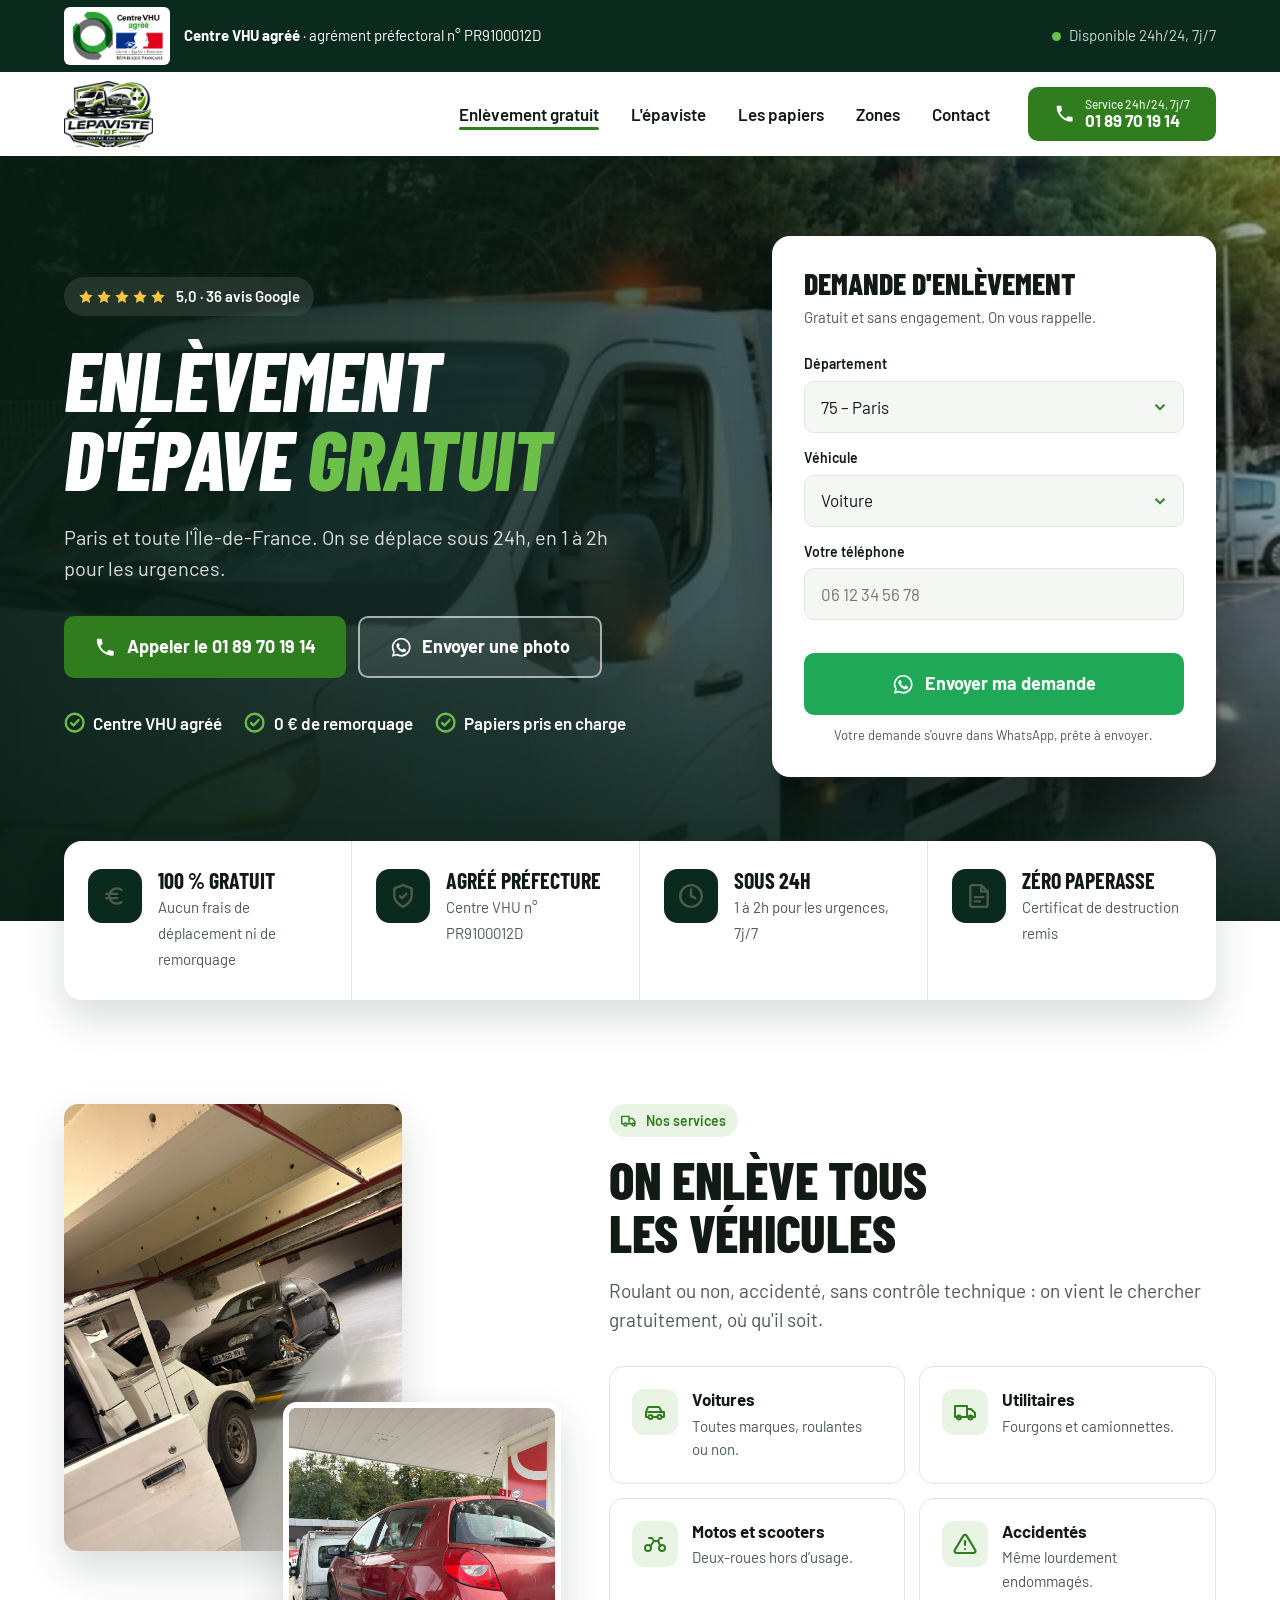
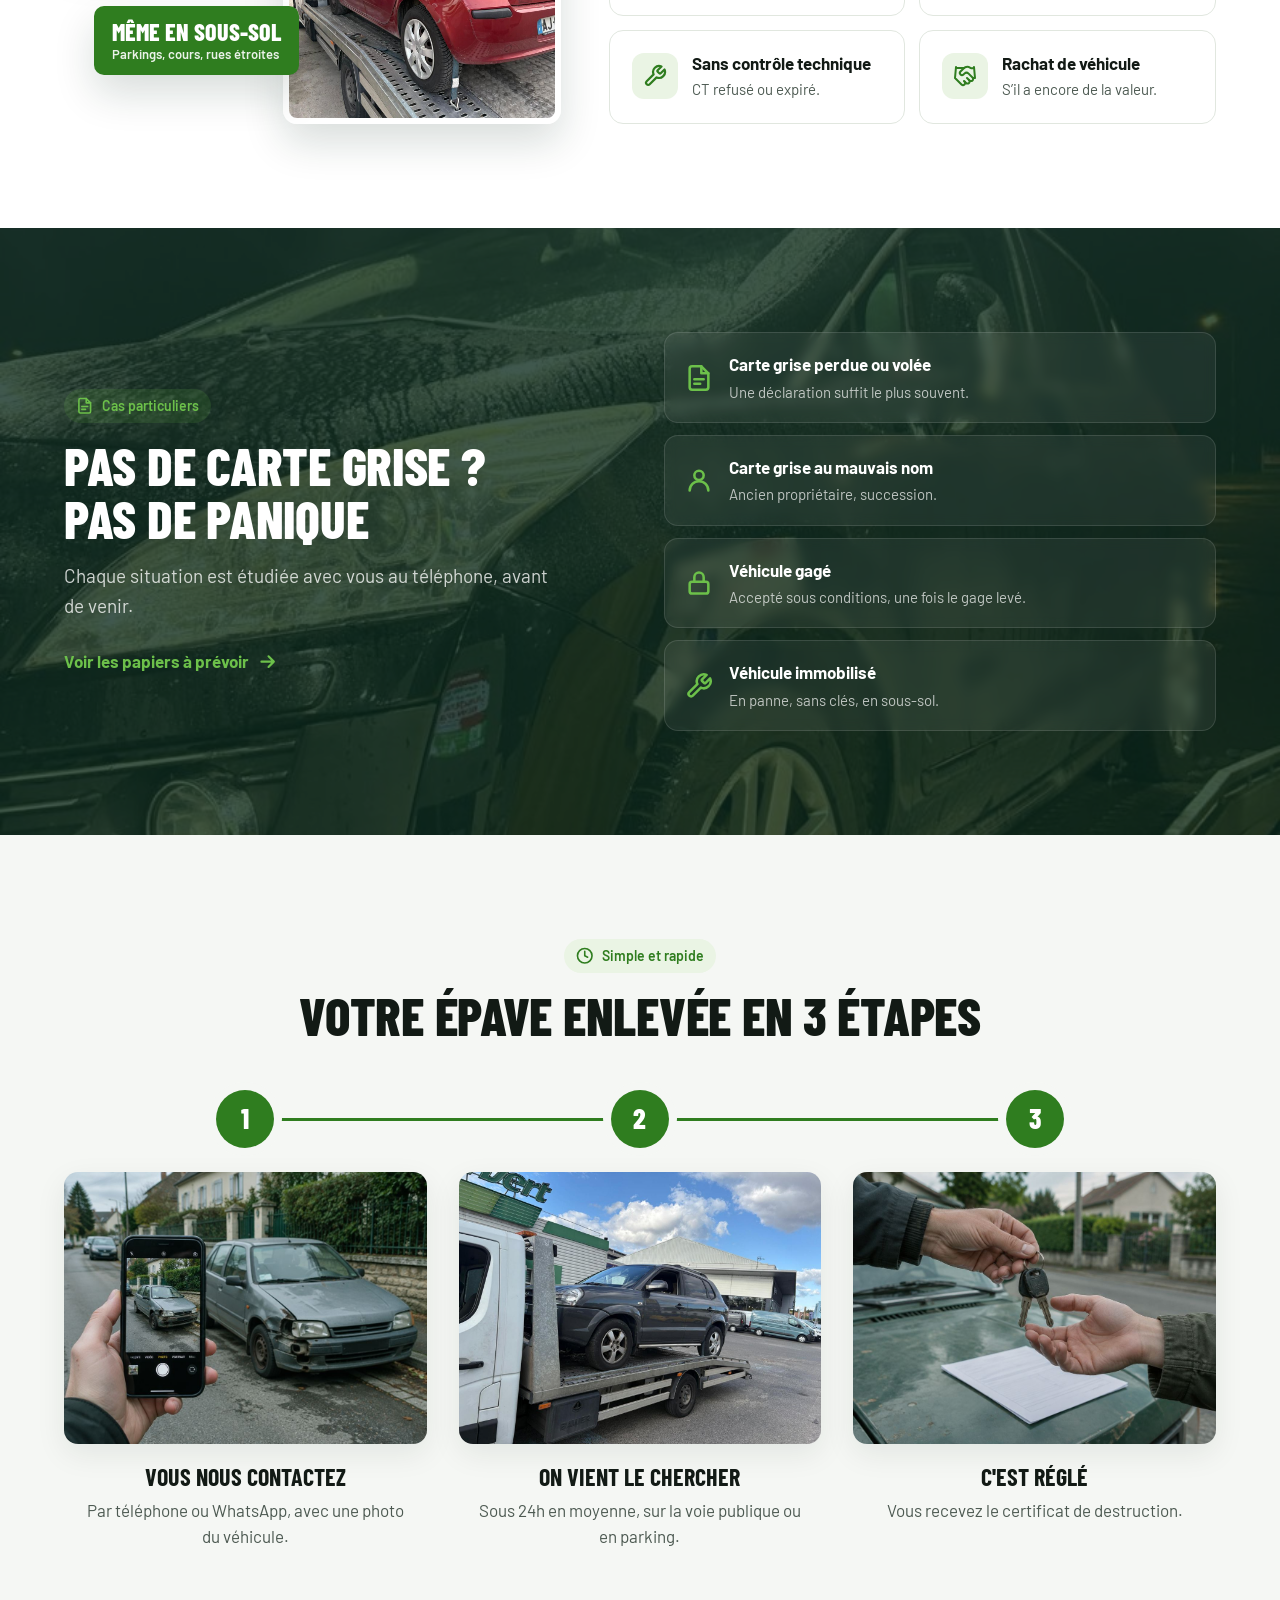
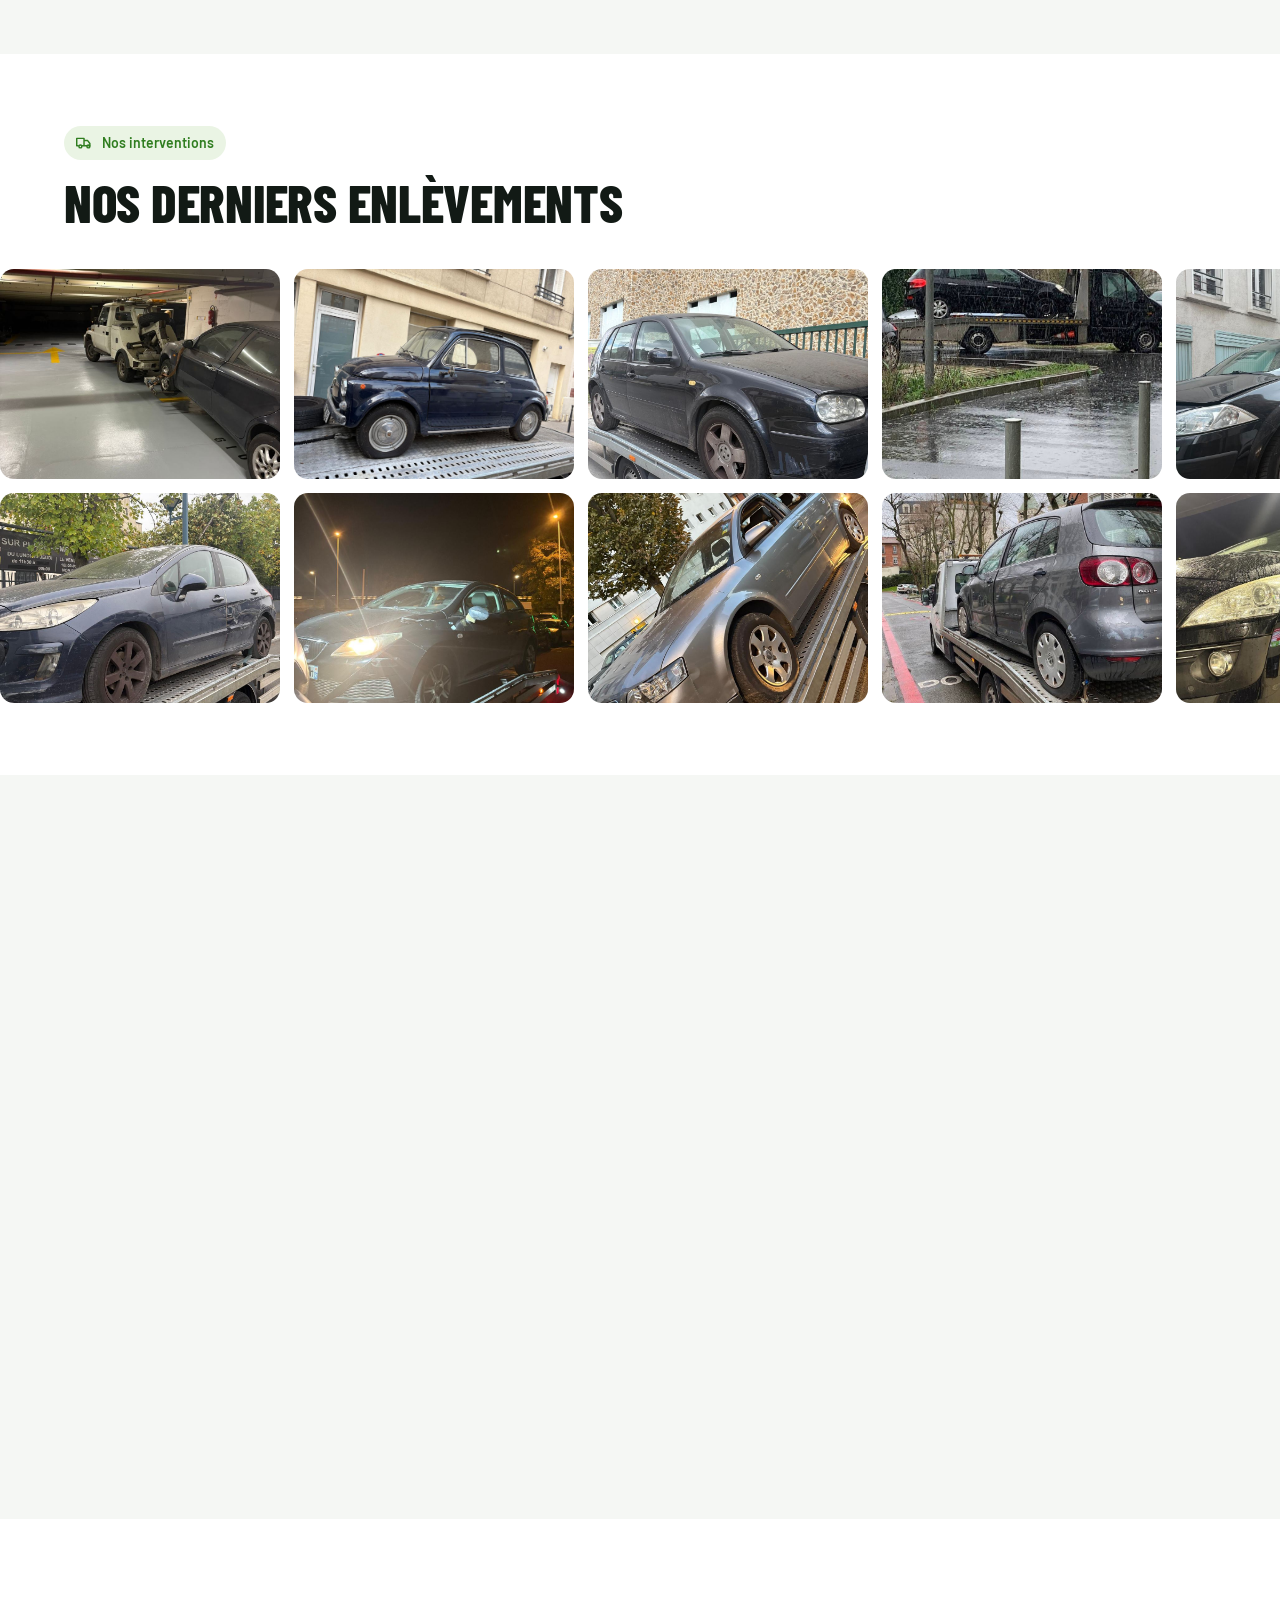
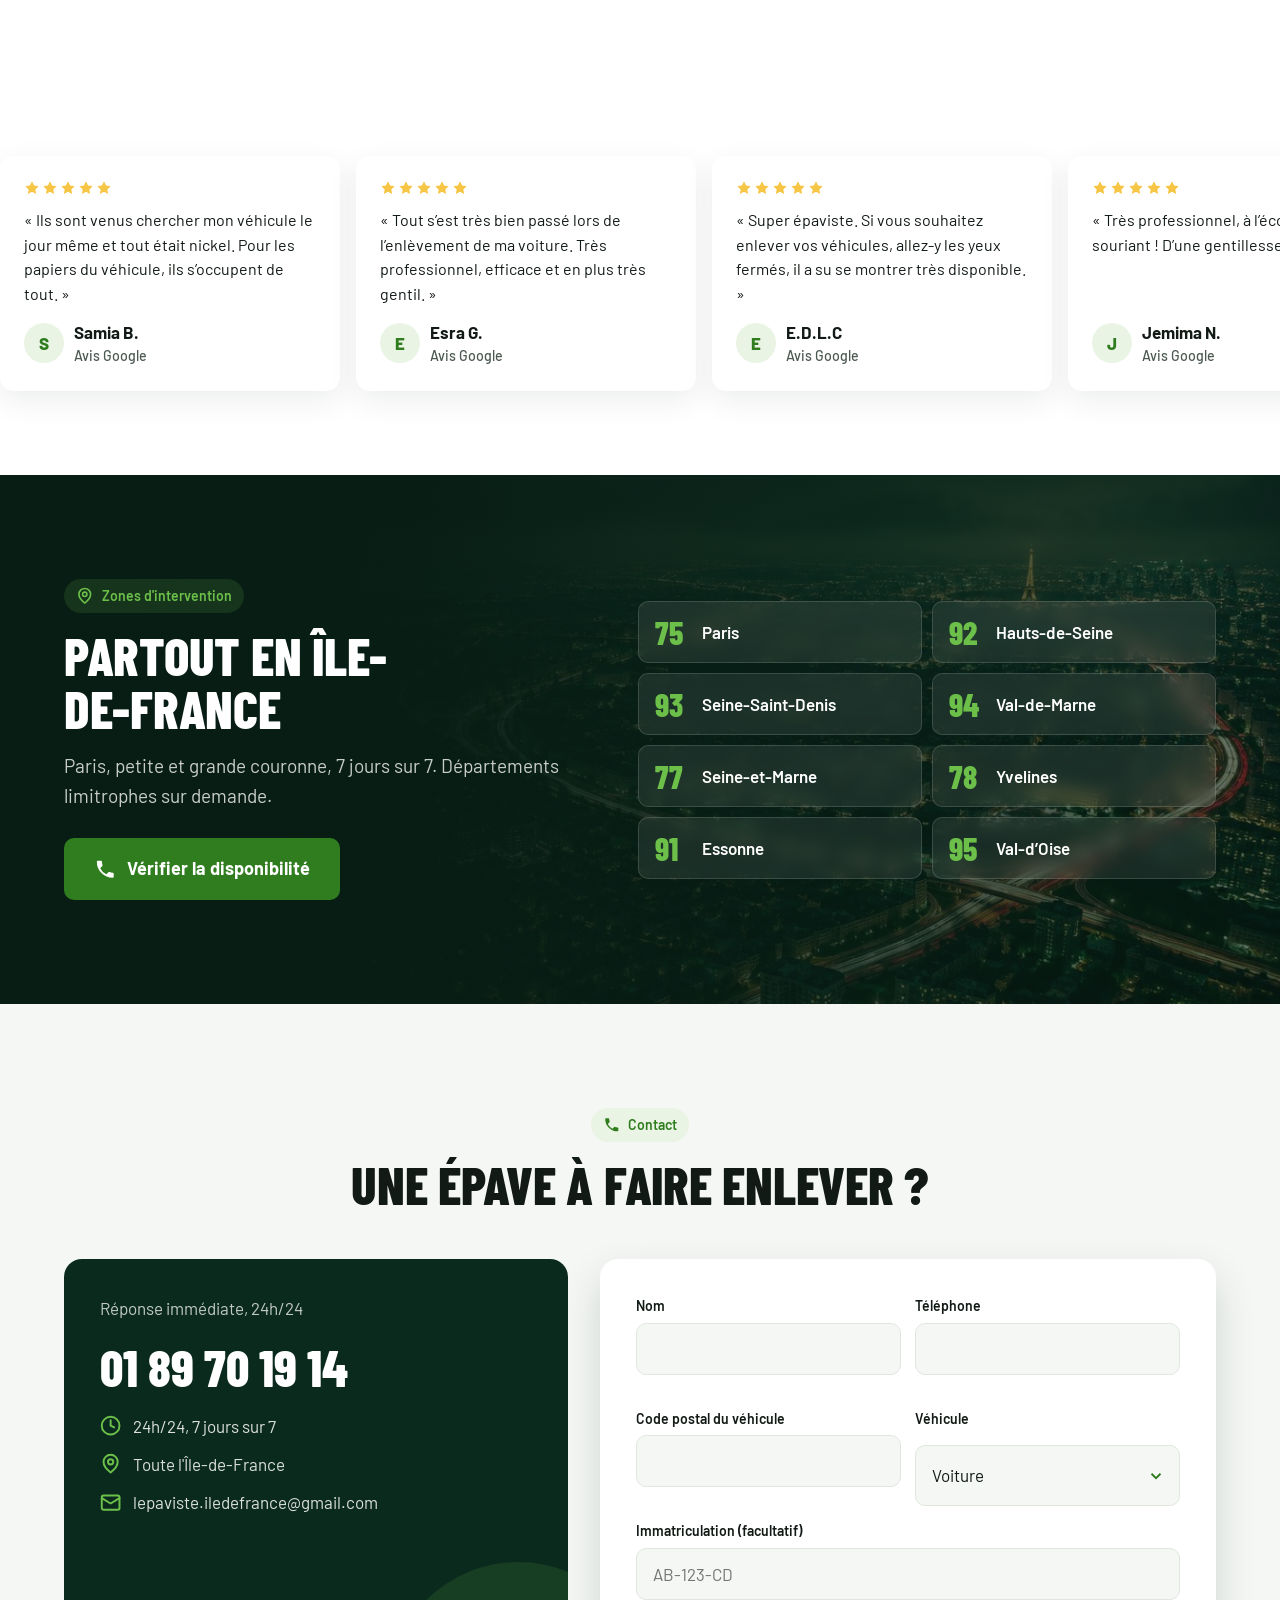
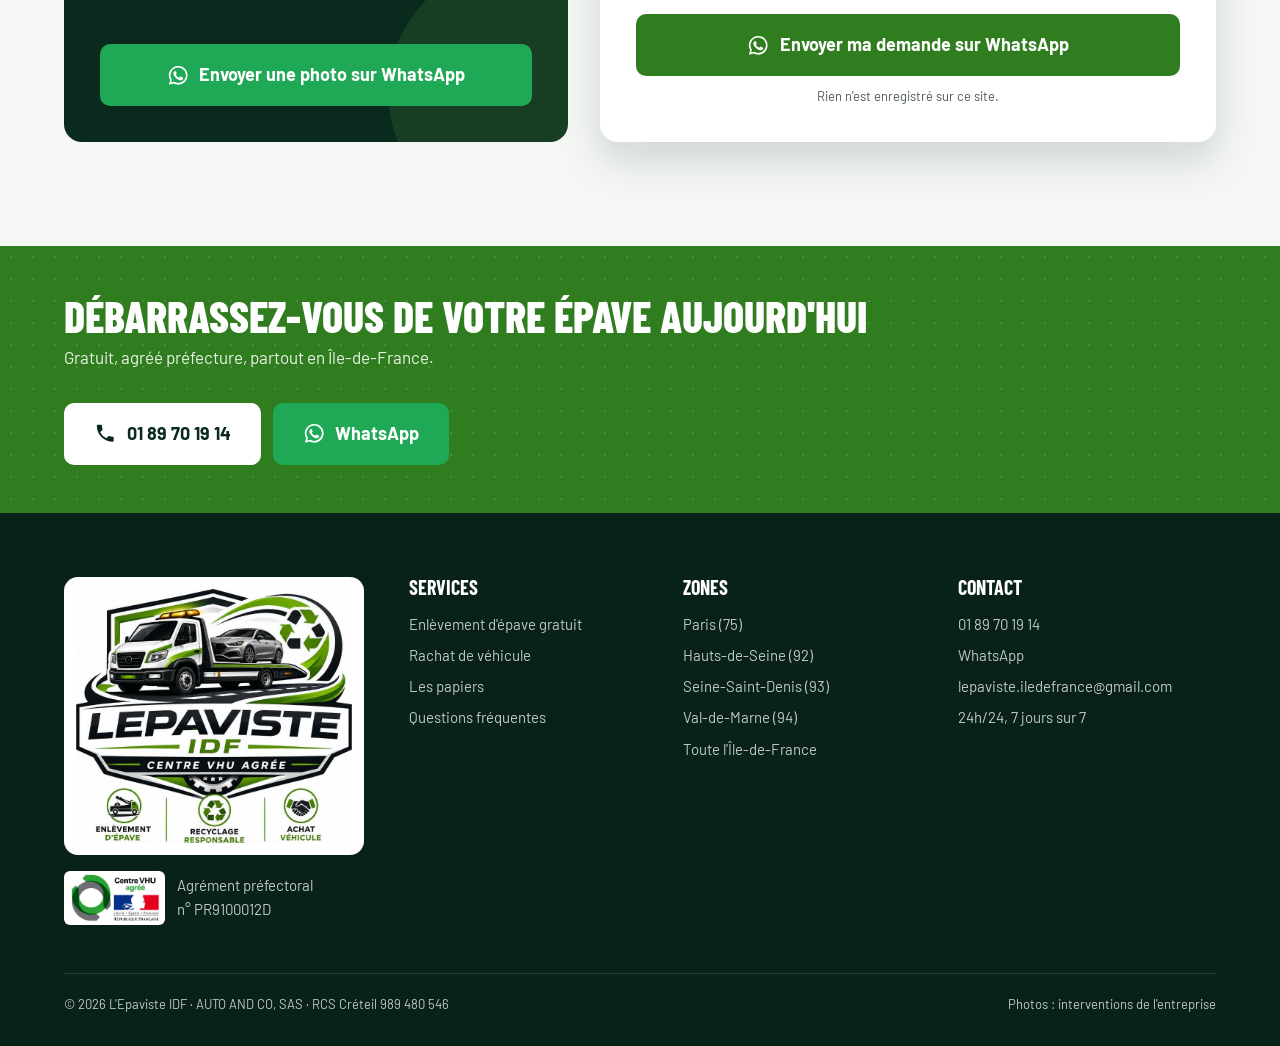
==== index.html @ 173491f1 "Force le rechargement des CSS/JS (cache navigateur) Co-Authored-By: Claude Opus 5.5 <noreply@anthrop" ====
<!DOCTYPE html>
<html lang="fr">
<head>
  <meta charset="UTF-8">
  <meta name="viewport" content="width=device-width, initial-scale=1.0">
  <title>Enlèvement d'épave gratuit en Île-de-France | L'Epaviste IDF – Centre VHU agréé</title>
  <meta name="description" content="Enlèvement d'épave gratuit à Paris et dans toute l'Île-de-France, 24h/24. Centre VHU agréé n° PR9100012D. Rachat de véhicules. Tél. 01 89 70 19 14">
  <meta property="og:title" content="Enlèvement d'épave gratuit en Île-de-France | L'Epaviste IDF – Centre VHU agréé">
  <meta property="og:description" content="Enlèvement d'épave gratuit à Paris et dans toute l'Île-de-France, 24h/24. Centre VHU agréé n° PR9100012D. Rachat de véhicules. Tél. 01 89 70 19 14">
  <meta property="og:image" content="images/hero.jpg">
  <meta name="theme-color" content="#0b2a1e">
  <link rel="icon" href="images/favicon.png" type="image/png">
  <link rel="preconnect" href="https://fonts.googleapis.com">
  <link rel="preconnect" href="https://fonts.gstatic.com" crossorigin>
  <link href="https://fonts.googleapis.com/css2?family=Barlow+Condensed:ital,wght@0,700;0,800;1,800&family=Barlow:wght@400;500;600;700&display=swap" rel="stylesheet">
  <link rel="preload" as="image" href="images/hero.jpg">
  <link rel="stylesheet" href="styles.css?v=3">
  <!-- SUIVI ADS : coller ici le Google Tag (gtag.js / GTM) et le Meta Pixel.
       Les clics Appeler / WhatsApp / formulaires envoient déjà leurs événements (main.js). -->
</head>
<body>
  <a href="#contenu" class="skip-link">Aller au contenu</a>
  <svg width="0" height="0" style="position:absolute" aria-hidden="true">
  <symbol id="i-phone" viewBox="0 0 24 24" fill="currentColor"><path d="M6.6 10.8a15.1 15.1 0 0 0 6.6 6.6l2.2-2.2c.3-.3.7-.4 1-.2 1.1.4 2.3.6 3.6.6.6 0 1 .4 1 1V20c0 .6-.4 1-1 1A17 17 0 0 1 3 4c0-.6.4-1 1-1h3.5c.6 0 1 .4 1 1 0 1.3.2 2.5.6 3.6.1.3 0 .7-.2 1z"/></symbol>
  <symbol id="i-wa" viewBox="0 0 24 24" fill="currentColor"><path d="M12 2a10 10 0 0 0-8.6 15.1L2 22l5-1.3A10 10 0 1 0 12 2zm0 18.2c-1.5 0-3-.4-4.3-1.2l-.3-.2-3 .8.8-2.9-.2-.3A8.2 8.2 0 1 1 12 20.2zm4.5-6.1c-.2-.1-1.5-.7-1.7-.8-.2-.1-.4-.1-.6.1l-.8 1c-.1.2-.3.2-.5.1a6.7 6.7 0 0 1-3.3-2.9c-.3-.4.2-.4.7-1.4.1-.2 0-.3 0-.4l-.8-1.8c-.2-.5-.4-.4-.6-.4h-.5c-.2 0-.5.1-.7.3-.2.3-.9.9-.9 2.2s.9 2.5 1 2.7c.1.2 1.8 2.8 4.4 3.9 1.6.7 2.3.8 3.1.6.5-.1 1.5-.6 1.7-1.2.2-.6.2-1.1.2-1.2-.1-.1-.3-.2-.5-.3z"/></symbol>
  <symbol id="i-check" viewBox="0 0 24 24" fill="none" stroke="currentColor" stroke-width="2.6" stroke-linecap="round" stroke-linejoin="round"><circle cx="12" cy="12" r="10"/><path d="m8 12.5 2.8 2.8L16.5 9"/></symbol>
  <symbol id="i-star" viewBox="0 0 24 24" fill="currentColor"><path d="m12 2 3.1 6.3 6.9 1-5 4.9 1.2 6.8L12 17.8 5.8 21l1.2-6.8-5-4.9 6.9-1z"/></symbol>
  <symbol id="i-euro" viewBox="0 0 24 24" fill="none" stroke="currentColor" stroke-width="2.2" stroke-linecap="round" stroke-linejoin="round"><path d="M18 6.5A7 7 0 1 0 18 17.5"/><path d="M4 10h10M4 14h10"/></symbol>
  <symbol id="i-shield" viewBox="0 0 24 24" fill="none" stroke="currentColor" stroke-width="2.2" stroke-linecap="round" stroke-linejoin="round"><path d="M12 22s8-4 8-10V5l-8-3-8 3v7c0 6 8 10 8 10z"/><path d="m9 12 2 2 4-4"/></symbol>
  <symbol id="i-clock" viewBox="0 0 24 24" fill="none" stroke="currentColor" stroke-width="2.2" stroke-linecap="round"><circle cx="12" cy="12" r="10"/><path d="M12 6v6l4 2"/></symbol>
  <symbol id="i-hand" viewBox="0 0 24 24" fill="none" stroke="currentColor" stroke-width="2" stroke-linecap="round" stroke-linejoin="round"><path d="m11 17 2 2a1 1 0 1 0 3-3"/><path d="m14 14 2.5 2.5a1 1 0 1 0 3-3l-3.9-3.9a3 3 0 0 0-4.2 0l-.9.9a1 1 0 1 1-3-3l2.8-2.8a5.8 5.8 0 0 1 7.1-.9l.5.3a2 2 0 0 0 1.4.2L21 4"/><path d="m21 3 1 11h-2M3 3 2 14l6.5 6.5a1 1 0 1 0 3-3M3 4h8"/></symbol>
  <symbol id="i-car" viewBox="0 0 24 24" fill="none" stroke="currentColor" stroke-width="2" stroke-linecap="round" stroke-linejoin="round"><path d="M5 17H3v-5l2-5h11l3 5h2v5h-2"/><circle cx="7.5" cy="17" r="2"/><circle cx="16.5" cy="17" r="2"/><path d="M9.5 17h5M5 12h14"/></symbol>
  <symbol id="i-van" viewBox="0 0 24 24" fill="none" stroke="currentColor" stroke-width="2" stroke-linecap="round" stroke-linejoin="round"><path d="M2 6h12v11H2zM14 9h4l4 4v4h-8"/><circle cx="6" cy="17.5" r="2"/><circle cx="17.5" cy="17.5" r="2"/></symbol>
  <symbol id="i-moto" viewBox="0 0 24 24" fill="none" stroke="currentColor" stroke-width="2" stroke-linecap="round" stroke-linejoin="round"><circle cx="5" cy="16" r="3"/><circle cx="19" cy="16" r="3"/><path d="M7.5 14 11 9h4l2.5 5M11 9 9 6H6M15 9l2-3h2"/></symbol>
  <symbol id="i-crash" viewBox="0 0 24 24" fill="none" stroke="currentColor" stroke-width="2.2" stroke-linecap="round" stroke-linejoin="round"><path d="M10.3 3.9 1.8 18a2 2 0 0 0 1.7 3h17a2 2 0 0 0 1.7-3L13.7 3.9a2 2 0 0 0-3.4 0zM12 9v4M12 17h.01"/></symbol>
  <symbol id="i-wrench" viewBox="0 0 24 24" fill="none" stroke="currentColor" stroke-width="2.2" stroke-linecap="round" stroke-linejoin="round"><path d="M14.7 6.3a1 1 0 0 0 0 1.4l1.6 1.6a1 1 0 0 0 1.4 0l3.8-3.8a6 6 0 0 1-7.9 7.9l-6.9 6.9a2.1 2.1 0 0 1-3-3l6.9-6.9a6 6 0 0 1 7.9-7.9z"/></symbol>
  <symbol id="i-doc" viewBox="0 0 24 24" fill="none" stroke="currentColor" stroke-width="2.2" stroke-linecap="round" stroke-linejoin="round"><path d="M14 2H6a2 2 0 0 0-2 2v16a2 2 0 0 0 2 2h12a2 2 0 0 0 2-2V8z"/><path d="M14 2v6h6M8 13h8M8 17h5"/></symbol>
  <symbol id="i-lock" viewBox="0 0 24 24" fill="none" stroke="currentColor" stroke-width="2.2" stroke-linecap="round"><rect x="4" y="11" width="16" height="10" rx="2"/><path d="M8 11V7a4 4 0 0 1 8 0v4"/></symbol>
  <symbol id="i-user" viewBox="0 0 24 24" fill="none" stroke="currentColor" stroke-width="2.2" stroke-linecap="round"><circle cx="12" cy="8" r="4"/><path d="M4 21a8 8 0 0 1 16 0"/></symbol>
  <symbol id="i-pin" viewBox="0 0 24 24" fill="none" stroke="currentColor" stroke-width="2.2" stroke-linecap="round" stroke-linejoin="round"><path d="M20 10c0 6-8 12-8 12S4 16 4 10a8 8 0 0 1 16 0z"/><circle cx="12" cy="10" r="3"/></symbol>
  <symbol id="i-mail" viewBox="0 0 24 24" fill="none" stroke="currentColor" stroke-width="2.2" stroke-linecap="round" stroke-linejoin="round"><rect x="2" y="4" width="20" height="16" rx="2"/><path d="m22 7-10 6L2 7"/></symbol>
  <symbol id="i-recycle" viewBox="0 0 24 24" fill="none" stroke="currentColor" stroke-width="2.2" stroke-linecap="round" stroke-linejoin="round"><path d="M7 19H4.8a1.8 1.8 0 0 1-1.6-2.7L7.2 9.5M11 19h8.2a1.8 1.8 0 0 0 1.6-2.7l-1.2-2M14 16l-3 3 3 3M8.3 13.6 7.2 9.5 3.1 10.6M9.3 5.6l1.1-1.8a1.8 1.8 0 0 1 3 0l3.9 6.7M13.4 9.9l4.1 1.1 1.1-4.1"/></symbol>
  <symbol id="i-drop" viewBox="0 0 24 24" fill="none" stroke="currentColor" stroke-width="2.2" stroke-linecap="round" stroke-linejoin="round"><path d="M12 2.7 6.3 8.4a8 8 0 1 0 11.4 0z"/></symbol>
  <symbol id="i-truck" viewBox="0 0 24 24" fill="none" stroke="currentColor" stroke-width="2" stroke-linecap="round" stroke-linejoin="round"><path d="M1 16V6h10v10M11 9h5l3 4v3h-2M1 16h2m6 0h6"/><circle cx="6" cy="17" r="2"/><circle cx="17" cy="17" r="2"/></symbol>
  <symbol id="i-building" viewBox="0 0 24 24" fill="none" stroke="currentColor" stroke-width="2.2" stroke-linecap="round"><rect x="4" y="2" width="16" height="20" rx="2"/><path d="M9 22v-4h6v4M8 6h.01M12 6h.01M16 6h.01M8 10h.01M12 10h.01M16 10h.01M8 14h.01M12 14h.01M16 14h.01"/></symbol>
  <symbol id="i-parking" viewBox="0 0 24 24" fill="none" stroke="currentColor" stroke-width="2.2" stroke-linecap="round"><rect x="3" y="3" width="18" height="18" rx="3"/><path d="M9 17V7h4a3 3 0 0 1 0 6H9"/></symbol>
  <symbol id="i-moon" viewBox="0 0 24 24" fill="none" stroke="currentColor" stroke-width="2.2" stroke-linecap="round" stroke-linejoin="round"><path d="M12 3a6 6 0 0 0 9 9 9 9 0 1 1-9-9z"/></symbol>
  <symbol id="i-arrow" viewBox="0 0 24 24" fill="none" stroke="currentColor" stroke-width="2.4" stroke-linecap="round" stroke-linejoin="round"><path d="M5 12h14M13 6l6 6-6 6"/></symbol>
</svg>

  <!-- ===== BANDEAU D'AGRÉMENT ===== -->
  <div class="trustbar_component">
    <div class="padding-global"><div class="container-large trustbar_inner">
      <div class="trustbar_label">
        <img src="images/centre-vhu-agree.png" alt="Logo officiel Centre VHU agréé" width="109" height="58">
        <span><strong>Centre VHU agréé</strong><span class="hide-mobile"> · agrément préfectoral</span> n° PR9100012D</span>
      </div>
      <span class="trustbar_hours"><span class="trustbar_dot"></span>Disponible 24h/24, 7j/7</span>
    </div></div>
  </div>

  <!-- ===== BARRE COLLANTE ===== -->
  <header class="navbar_component">
    <div class="padding-global"><div class="container-large navbar_inner">
      <a href="index.html" class="navbar_logo" aria-label="L'Epaviste IDF, accueil"><img src="images/logo-badge.png" alt="Logo L'Epaviste IDF, centre VHU agréé" width="400" height="295"></a>
      <nav class="navbar_menu" aria-label="Navigation principale">
        <a href="index.html" class="navbar_link" aria-current="page">Enlèvement gratuit</a>
        <a href="epaviste.html" class="navbar_link">L'épaviste</a>
        <a href="#papiers" class="navbar_link">Les papiers</a>
        <a href="#zones" class="navbar_link">Zones</a>
        <a href="#contact" class="navbar_link">Contact</a>
      </nav>
      <a href="tel:+33189701914" class="button navbar_phone"><svg class="icon" aria-hidden="true"><use href="#i-phone"/></svg><span><small>Service 24h/24, 7j/7</small>01 89 70 19 14</span></a>
      <button class="navbar_toggle" type="button" aria-expanded="false" aria-label="Ouvrir le menu"><span></span><span></span><span></span></button>
    </div></div>
  </header>

  <main id="contenu">

    <!-- ===== HERO VIDÉO ===== -->
    <section class="section_hero">
      <div class="hero_media">
        <video autoplay muted loop playsinline preload="metadata" poster="images/hero.jpg" aria-hidden="true"><source src="images/hero.mp4" type="video/mp4"></video>
      </div>
      <div class="padding-global"><div class="container-large hero_inner">
        <div class="hero_animate">
          <a href="https://maps.app.goo.gl/32U6B9ZrkzFY97xM7" target="_blank" rel="noopener" class="hero_rating"><span class="stars" aria-label="5 étoiles"><svg aria-hidden="true"><use href="#i-star"/></svg><svg aria-hidden="true"><use href="#i-star"/></svg><svg aria-hidden="true"><use href="#i-star"/></svg><svg aria-hidden="true"><use href="#i-star"/></svg><svg aria-hidden="true"><use href="#i-star"/></svg></span>5,0 · 36 avis Google</a>
          <h1 class="heading-style-h1 hero_title"><span class="line">Enlèvement</span><span class="line">d'épave <span class="text-highlight">gratuit</span></span></h1>
          <p class="hero_subtitle">Paris et toute l'Île-de-France. On se déplace sous 24h, en 1 à 2h pour les urgences.</p>
          <div class="hero_buttons">
            <a href="tel:+33189701914" class="button is-large is-shine"><svg class="icon" aria-hidden="true"><use href="#i-phone"/></svg>Appeler le 01 89 70 19 14</a>
            <a href="https://wa.me/33745226753" target="_blank" rel="noopener" class="button is-outline is-large"><svg class="icon" aria-hidden="true"><use href="#i-wa"/></svg>Envoyer une photo</a>
          </div>
          <ul class="hero_checks"><li><svg class="icon" aria-hidden="true"><use href="#i-check"/></svg>Centre VHU agréé</li><li><svg class="icon" aria-hidden="true"><use href="#i-check"/></svg>0 € de remorquage</li><li><svg class="icon" aria-hidden="true"><use href="#i-check"/></svg>Papiers pris en charge</li></ul>
        </div>

        <form class="quote_card hero_card_in" data-wa-form novalidate>
          <p class="quote_title">Demande d'enlèvement</p>
          <p class="quote_sub">Gratuit et sans engagement. On vous rappelle.</p>
          <div class="form_field"><label for="q-dep">Département</label><select class="form_input" id="q-dep" name="dep" data-label="Département"><option>75 – Paris</option><option>92 – Hauts-de-Seine</option><option>93 – Seine-Saint-Denis</option><option>94 – Val-de-Marne</option><option>77 – Seine-et-Marne</option><option>78 – Yvelines</option><option>91 – Essonne</option><option>95 – Val-d'Oise</option><option>Autre département</option></select></div>
          <div class="form_field"><label for="q-veh">Véhicule</label><select class="form_input" id="q-veh" name="vehicule" data-label="Véhicule"><option>Voiture</option><option>Utilitaire</option><option>Moto ou scooter</option></select></div>
          <div class="form_field"><label for="q-tel">Votre téléphone</label><input class="form_input" id="q-tel" name="tel" type="tel" inputmode="tel" autocomplete="tel" placeholder="06 12 34 56 78" required data-label="Téléphone"><span class="form_error" data-error-for="tel"></span></div>
          <button type="submit" class="button is-whatsapp is-full is-large"><svg class="icon" aria-hidden="true"><use href="#i-wa"/></svg>Envoyer ma demande</button>
          <p class="form_note">Votre demande s'ouvre dans WhatsApp, prête à envoyer.</p>
        </form>
      </div></div>
    </section>

    <!-- ===== AVANTAGES ===== -->
    <section class="section_perks">
      <div class="padding-global"><div class="container-large">
        <div class="perks_list" data-reveal-group>
          <div class="perks_item" data-reveal><span class="perks_icon"><svg class="" aria-hidden="true"><use href="#i-euro"/></svg></span><div><strong>100 % gratuit</strong><span>Aucun frais de déplacement ni de remorquage</span></div></div>
          <div class="perks_item" data-reveal><span class="perks_icon"><svg class="" aria-hidden="true"><use href="#i-shield"/></svg></span><div><strong>Agréé préfecture</strong><span>Centre VHU n° PR9100012D</span></div></div>
          <div class="perks_item" data-reveal><span class="perks_icon"><svg class="" aria-hidden="true"><use href="#i-clock"/></svg></span><div><strong>Sous 24h</strong><span>1 à 2h pour les urgences, 7j/7</span></div></div>
          <div class="perks_item" data-reveal><span class="perks_icon"><svg class="" aria-hidden="true"><use href="#i-doc"/></svg></span><div><strong>Zéro paperasse</strong><span>Certificat de destruction remis</span></div></div>
        </div>
      </div></div>
    </section>

    <!-- ===== SERVICES ===== -->
    <section class="section_services" id="services">
      <div class="padding-global"><div class="container-large padding-section-large">
        <div class="services_layout">
          <div class="services_photos" data-reveal="left">
            <div class="services_photo is-a"><img src="images/galerie-1.jpg" alt="Enlèvement d'une voiture dans un parking souterrain" loading="lazy" width="1200" height="1600"></div>
            <div class="services_photo is-b"><img src="images/galerie-3.jpg" alt="Clio accidentée chargée sur le plateau" loading="lazy" width="1200" height="1600"></div>
            <div class="services_badge">Même en sous-sol<small>Parkings, cours, rues étroites</small></div>
          </div>
          <div data-reveal-group>
            <div class="section-head" style="margin-bottom:2rem">
              <span class="section-tag" data-reveal><svg class="icon" aria-hidden="true"><use href="#i-truck"/></svg>Nos services</span>
              <h2 class="heading-style-h2" data-reveal>On enlève tous les véhicules</h2>
              <p class="text-lead" data-reveal>Roulant ou non, accidenté, sans contrôle technique : on vient le chercher gratuitement, où qu'il soit.</p>
            </div>
            <div class="services_grid"><div class="service_card" data-reveal><span class="service_icon"><svg class="" aria-hidden="true"><use href="#i-car"/></svg></span><div><h3>Voitures</h3><p>Toutes marques, roulantes ou non.</p></div></div><div class="service_card" data-reveal><span class="service_icon"><svg class="" aria-hidden="true"><use href="#i-van"/></svg></span><div><h3>Utilitaires</h3><p>Fourgons et camionnettes.</p></div></div><div class="service_card" data-reveal><span class="service_icon"><svg class="" aria-hidden="true"><use href="#i-moto"/></svg></span><div><h3>Motos et scooters</h3><p>Deux-roues hors d’usage.</p></div></div><div class="service_card" data-reveal><span class="service_icon"><svg class="" aria-hidden="true"><use href="#i-crash"/></svg></span><div><h3>Accidentés</h3><p>Même lourdement endommagés.</p></div></div><div class="service_card" data-reveal><span class="service_icon"><svg class="" aria-hidden="true"><use href="#i-wrench"/></svg></span><div><h3>Sans contrôle technique</h3><p>CT refusé ou expiré.</p></div></div><div class="service_card" data-reveal><span class="service_icon"><svg class="" aria-hidden="true"><use href="#i-hand"/></svg></span><div><h3>Rachat de véhicule</h3><p>S’il a encore de la valeur.</p></div></div></div>
          </div>
        </div>
      </div></div>
    </section>

    <!-- ===== CAS PARTICULIERS ===== -->
    <section class="section_special background-color-dark">
      <div class="special_bg"><img src="images/nuit-2.jpg" alt="" loading="lazy"></div>
      <div class="padding-global"><div class="container-large padding-section-large">
        <div class="special_layout">
          <div data-reveal-group>
            <span class="section-tag" data-reveal><svg class="icon" aria-hidden="true"><use href="#i-doc"/></svg>Cas particuliers</span>
            <h2 class="heading-style-h2" data-reveal>Pas de carte grise&nbsp;? Pas de panique</h2>
            <p class="text-lead" data-reveal>Chaque situation est étudiée avec vous au téléphone, avant de venir.</p>
            <p style="margin-top:1.75rem" data-reveal><a href="#papiers" class="link-arrow">Voir les papiers à prévoir <svg class="icon" aria-hidden="true"><use href="#i-arrow"/></svg></a></p>
          </div>
          <div class="special_list" data-reveal-group>
            <div class="special_item" data-reveal="right"><svg class="icon" aria-hidden="true"><use href="#i-doc"/></svg><div><strong>Carte grise perdue ou volée</strong><span>Une déclaration suffit le plus souvent.</span></div></div>
            <div class="special_item" data-reveal="right"><svg class="icon" aria-hidden="true"><use href="#i-user"/></svg><div><strong>Carte grise au mauvais nom</strong><span>Ancien propriétaire, succession.</span></div></div>
            <div class="special_item" data-reveal="right"><svg class="icon" aria-hidden="true"><use href="#i-lock"/></svg><div><strong>Véhicule gagé</strong><span>Accepté sous conditions, une fois le gage levé.</span></div></div>
            <div class="special_item" data-reveal="right"><svg class="icon" aria-hidden="true"><use href="#i-wrench"/></svg><div><strong>Véhicule immobilisé</strong><span>En panne, sans clés, en sous-sol.</span></div></div>
          </div>
        </div>
      </div></div>
    </section>

    <!-- ===== ÉTAPES ===== -->
    <section class="section_steps background-color-light">
      <div class="padding-global"><div class="container-large padding-section-large">
        <div class="section-head is-center" data-reveal-group>
          <span class="section-tag" data-reveal><svg class="icon" aria-hidden="true"><use href="#i-clock"/></svg>Simple et rapide</span>
          <h2 class="heading-style-h2" data-reveal>Votre épave enlevée en 3 étapes</h2>
        </div>
        <div class="steps_grid" data-reveal-group>
          <div class="steps_line"></div>
          <div class="step_card" data-reveal><div class="step_number">1</div><div class="step_image"><img src="images/etape-1.jpg" alt="Photo du véhicule prise au téléphone" loading="lazy" width="1000" height="753"></div><h3 class="heading-style-h3">Vous nous contactez</h3><p>Par téléphone ou WhatsApp, avec une photo du véhicule.</p></div>
          <div class="step_card" data-reveal><div class="step_number">2</div><div class="step_image"><img src="images/etape-2.jpg" alt="Dépanneuse chargée d'un véhicule" loading="lazy" width="1200" height="900"></div><h3 class="heading-style-h3">On vient le chercher</h3><p>Sous 24h en moyenne, sur la voie publique ou en parking.</p></div>
          <div class="step_card" data-reveal><div class="step_number">3</div><div class="step_image"><img src="images/etape-3.jpg" alt="Remise des clés et des papiers" loading="lazy" width="1000" height="753"></div><h3 class="heading-style-h3">C'est réglé</h3><p>Vous recevez le certificat de destruction.</p></div>
        </div>
      </div></div>
    </section>

    <!-- ===== GALERIE ===== -->
    <section class="section_gallery">
      <div class="padding-global"><div class="container-large padding-section-medium" style="padding-bottom:2.5rem">
        <div class="section-head" data-reveal-group style="margin-bottom:0">
          <span class="section-tag" data-reveal><svg class="icon" aria-hidden="true"><use href="#i-truck"/></svg>Nos interventions</span>
          <h2 class="heading-style-h2" data-reveal>Nos derniers enlèvements</h2>
        </div>
      </div></div>
      <div class="gallery_rows" style="padding-bottom:4.5rem">
        <div class="gallery_marquee" data-marquee><div class="gallery_item"><img src="images/parking-2.jpg" alt="Enlèvement d’épave en Île-de-France" loading="lazy" width="900" height="1200"></div><div class="gallery_item"><img src="images/galerie-2.jpg" alt="Enlèvement d’épave en Île-de-France" loading="lazy" width="900" height="1200"></div><div class="gallery_item"><img src="images/galerie-5.jpg" alt="Enlèvement d’épave en Île-de-France" loading="lazy" width="900" height="1200"></div><div class="gallery_item"><img src="images/pluie.jpg" alt="Enlèvement d’épave en Île-de-France" loading="lazy" width="900" height="1200"></div><div class="gallery_item"><img src="images/megane.jpg" alt="Enlèvement d’épave en Île-de-France" loading="lazy" width="900" height="1200"></div><div class="gallery_item"><img src="images/corsa-nuit.jpg" alt="Enlèvement d’épave en Île-de-France" loading="lazy" width="900" height="1200"></div><div class="gallery_item"><img src="images/galerie-6.jpg" alt="Enlèvement d’épave en Île-de-France" loading="lazy" width="900" height="1200"></div><div class="gallery_item"><img src="images/touran.jpg" alt="Enlèvement d’épave en Île-de-France" loading="lazy" width="900" height="1200"></div></div>
        <div class="gallery_marquee is-reverse" data-marquee><div class="gallery_item"><img src="images/galerie-7.jpg" alt="Enlèvement d’épave en Île-de-France" loading="lazy" width="900" height="1200"></div><div class="gallery_item"><img src="images/nuit-1.jpg" alt="Enlèvement d’épave en Île-de-France" loading="lazy" width="900" height="1200"></div><div class="gallery_item"><img src="images/galerie-8.jpg" alt="Enlèvement d’épave en Île-de-France" loading="lazy" width="900" height="1200"></div><div class="gallery_item"><img src="images/golf-plus.jpg" alt="Enlèvement d’épave en Île-de-France" loading="lazy" width="900" height="1200"></div><div class="gallery_item"><img src="images/nuit-2.jpg" alt="Enlèvement d’épave en Île-de-France" loading="lazy" width="900" height="1200"></div><div class="gallery_item"><img src="images/galerie-3.jpg" alt="Enlèvement d’épave en Île-de-France" loading="lazy" width="900" height="1200"></div><div class="gallery_item"><img src="images/galerie-4.jpg" alt="Enlèvement d’épave en Île-de-France" loading="lazy" width="900" height="1200"></div><div class="gallery_item"><img src="images/etape-2.jpg" alt="Enlèvement d’épave en Île-de-France" loading="lazy" width="900" height="1200"></div></div>
      </div>
    </section>

    <!-- ===== VOS PAPIERS ===== -->
    <section class="section_papers background-color-light" id="papiers">
      <div class="padding-global"><div class="container-large padding-section-large">
        <div class="papers_layout">
          <div data-reveal-group>
            <span class="section-tag" data-reveal><svg class="icon" aria-hidden="true"><use href="#i-doc"/></svg>Démarches</span>
            <h2 class="heading-style-h2" data-reveal>Les papiers à prévoir</h2>
            <p class="text-lead" data-reveal>Choisissez votre situation : la liste s'affiche. On vérifie tout avec vous avant de venir.</p>
            <p style="margin-top:1.5rem" data-reveal><a href="epaviste.html#questions" class="link-arrow">Toutes les questions <svg class="icon" aria-hidden="true"><use href="#i-arrow"/></svg></a></p>
          </div>
          <form class="papers_tool" data-papers onsubmit="return false" data-reveal="right">
            <fieldset class="papers_choices">
              <legend>Votre situation</legend>
              <label class="papers_choice"><input type="radio" name="situation" value="cg" checked><span>J'ai la carte grise</span></label>
              <label class="papers_choice"><input type="radio" name="situation" value="perdue"><span>Carte grise perdue / volée</span></label>
              <label class="papers_choice"><input type="radio" name="situation" value="tiers"><span>Pas le titulaire</span></label>
              <label class="papers_choice"><input type="radio" name="situation" value="gage"><span>Véhicule gagé</span></label>
            </fieldset>
            <div class="papers_result" aria-live="polite">
              <div class="papers_panel" data-panel="cg"><h3>Avec la carte grise</h3><ul class="papers_list">
                <li><svg class="icon" aria-hidden="true"><use href="#i-check"/></svg>La carte grise barrée « Vendu le … pour destruction », datée et signée</li>
                <li><svg class="icon" aria-hidden="true"><use href="#i-check"/></svg>Une pièce d'identité du titulaire</li>
                <li><svg class="icon" aria-hidden="true"><use href="#i-check"/></svg>Un certificat de non-gage de moins de 15 jours (on peut l'éditer pour vous)</li></ul></div>
              <div class="papers_panel" data-panel="perdue"><h3>Sans la carte grise</h3><ul class="papers_list">
                <li><svg class="icon" aria-hidden="true"><use href="#i-check"/></svg>La déclaration de perte, ou le récépissé de plainte en cas de vol</li>
                <li><svg class="icon" aria-hidden="true"><use href="#i-check"/></svg>Une pièce d'identité du titulaire</li>
                <li><svg class="icon" aria-hidden="true"><use href="#i-check"/></svg>Un certificat de non-gage de moins de 15 jours</li></ul></div>
              <div class="papers_panel" data-panel="tiers"><h3>Pour le véhicule d'un proche</h3><ul class="papers_list">
                <li><svg class="icon" aria-hidden="true"><use href="#i-check"/></svg>La carte grise du véhicule</li>
                <li><svg class="icon" aria-hidden="true"><use href="#i-check"/></svg>Une procuration signée du titulaire, avec sa pièce d'identité</li>
                <li><svg class="icon" aria-hidden="true"><use href="#i-check"/></svg>En cas de succession : acte de décès et attestation d'héritier</li></ul></div>
              <div class="papers_panel" data-panel="gage"><h3>Pour un véhicule gagé</h3><ul class="papers_list">
                <li><svg class="icon" aria-hidden="true"><use href="#i-check"/></svg>Le courrier de levée du gage de l'organisme de crédit</li>
                <li><svg class="icon" aria-hidden="true"><use href="#i-check"/></svg>Puis les mêmes papiers qu'avec la carte grise</li>
                <li><svg class="icon" aria-hidden="true"><use href="#i-check"/></svg>On vous explique la démarche au téléphone</li></ul></div>
              <p class="papers_note">Après l'enlèvement, le centre VHU vous remet le certificat de destruction : il vous libère du véhicule.</p>
            </div>
          </form>
        </div>
      </div></div>
    </section>

    <!-- ===== AVIS (extraits réels de la fiche Google) ===== -->
    <section class="section_reviews">
      <div class="padding-global"><div class="container-large padding-section-medium" style="padding-bottom:1rem">
        <div class="reviews_head" data-reveal-group>
          <div><span class="section-tag" data-reveal><svg class="icon" aria-hidden="true"><use href="#i-star"/></svg>Avis clients</span><h2 class="heading-style-h2" data-reveal>Ils nous recommandent</h2></div>
          <a href="https://maps.app.goo.gl/32U6B9ZrkzFY97xM7" target="_blank" rel="noopener" class="google_badge" data-reveal><strong>5,0</strong><div><span class="stars" aria-label="5 étoiles"><svg aria-hidden="true"><use href="#i-star"/></svg><svg aria-hidden="true"><use href="#i-star"/></svg><svg aria-hidden="true"><use href="#i-star"/></svg><svg aria-hidden="true"><use href="#i-star"/></svg><svg aria-hidden="true"><use href="#i-star"/></svg></span><span style="display:block">36 avis sur Google</span></div></a>
        </div>
      </div></div>
      <div class="reviews_marquee" data-marquee style="margin-bottom:4rem"><figure class="review_card"><span class="stars" aria-label="5 étoiles"><svg aria-hidden="true"><use href="#i-star"/></svg><svg aria-hidden="true"><use href="#i-star"/></svg><svg aria-hidden="true"><use href="#i-star"/></svg><svg aria-hidden="true"><use href="#i-star"/></svg><svg aria-hidden="true"><use href="#i-star"/></svg></span><blockquote>« Ils sont venus chercher mon véhicule le jour même et tout était nickel. Pour les papiers du véhicule, ils s’occupent de tout. »</blockquote><figcaption class="review_author"><span class="review_avatar">S</span><span>Samia B.<small>Avis Google</small></span></figcaption></figure><figure class="review_card"><span class="stars" aria-label="5 étoiles"><svg aria-hidden="true"><use href="#i-star"/></svg><svg aria-hidden="true"><use href="#i-star"/></svg><svg aria-hidden="true"><use href="#i-star"/></svg><svg aria-hidden="true"><use href="#i-star"/></svg><svg aria-hidden="true"><use href="#i-star"/></svg></span><blockquote>« Tout s’est très bien passé lors de l’enlèvement de ma voiture. Très professionnel, efficace et en plus très gentil. »</blockquote><figcaption class="review_author"><span class="review_avatar">E</span><span>Esra G.<small>Avis Google</small></span></figcaption></figure><figure class="review_card"><span class="stars" aria-label="5 étoiles"><svg aria-hidden="true"><use href="#i-star"/></svg><svg aria-hidden="true"><use href="#i-star"/></svg><svg aria-hidden="true"><use href="#i-star"/></svg><svg aria-hidden="true"><use href="#i-star"/></svg><svg aria-hidden="true"><use href="#i-star"/></svg></span><blockquote>« Super épaviste. Si vous souhaitez enlever vos véhicules, allez-y les yeux fermés, il a su se montrer très disponible. »</blockquote><figcaption class="review_author"><span class="review_avatar">E</span><span>E.D.L.C<small>Avis Google</small></span></figcaption></figure><figure class="review_card"><span class="stars" aria-label="5 étoiles"><svg aria-hidden="true"><use href="#i-star"/></svg><svg aria-hidden="true"><use href="#i-star"/></svg><svg aria-hidden="true"><use href="#i-star"/></svg><svg aria-hidden="true"><use href="#i-star"/></svg><svg aria-hidden="true"><use href="#i-star"/></svg></span><blockquote>« Très professionnel, à l’écoute et très souriant ! D’une gentillesse rare. »</blockquote><figcaption class="review_author"><span class="review_avatar">J</span><span>Jemima N.<small>Avis Google</small></span></figcaption></figure><figure class="review_card"><span class="stars" aria-label="5 étoiles"><svg aria-hidden="true"><use href="#i-star"/></svg><svg aria-hidden="true"><use href="#i-star"/></svg><svg aria-hidden="true"><use href="#i-star"/></svg><svg aria-hidden="true"><use href="#i-star"/></svg><svg aria-hidden="true"><use href="#i-star"/></svg></span><blockquote>« Très efficace, prise de rendez-vous en 24h. »</blockquote><figcaption class="review_author"><span class="review_avatar">Z</span><span>Zakia B.<small>Avis Google</small></span></figcaption></figure></div>
    </section>

    <!-- ===== ZONES ===== -->
    <section class="section_zones background-color-dark" id="zones">
      <div class="zones_bg"><img src="images/zones-bg.jpg" alt="" loading="lazy"></div>
      <div class="padding-global"><div class="container-large padding-section-large">
        <div class="zones_layout">
          <div data-reveal-group>
            <span class="section-tag" data-reveal><svg class="icon" aria-hidden="true"><use href="#i-pin"/></svg>Zones d'intervention</span>
            <h2 class="heading-style-h2" data-reveal>Partout en Île-de-France</h2>
            <p class="text-lead" data-reveal>Paris, petite et grande couronne, 7 jours sur 7. Départements limitrophes sur demande.</p>
            <p style="margin-top:1.75rem" data-reveal><a href="tel:+33189701914" class="button is-large"><svg class="icon" aria-hidden="true"><use href="#i-phone"/></svg>Vérifier la disponibilité</a></p>
          </div>
          <div class="zones_grid" data-reveal-group><div class="zone_item" data-reveal><span class="zone_number">75</span><span>Paris</span></div><div class="zone_item" data-reveal><span class="zone_number">92</span><span>Hauts-de-Seine</span></div><div class="zone_item" data-reveal><span class="zone_number">93</span><span>Seine-Saint-Denis</span></div><div class="zone_item" data-reveal><span class="zone_number">94</span><span>Val-de-Marne</span></div><div class="zone_item" data-reveal><span class="zone_number">77</span><span>Seine-et-Marne</span></div><div class="zone_item" data-reveal><span class="zone_number">78</span><span>Yvelines</span></div><div class="zone_item" data-reveal><span class="zone_number">91</span><span>Essonne</span></div><div class="zone_item" data-reveal><span class="zone_number">95</span><span>Val-d’Oise</span></div></div>
        </div>
      </div></div>
    </section>

    <!-- ===== CONTACT ===== -->
    <section class="section_contact background-color-light" id="contact">
      <div class="padding-global"><div class="container-large padding-section-large">
        <div class="section-head is-center" data-reveal-group>
          <span class="section-tag" data-reveal><svg class="icon" aria-hidden="true"><use href="#i-phone"/></svg>Contact</span>
          <h2 class="heading-style-h2" data-reveal>Une épave à faire enlever ?</h2>
        </div>
        <div class="contact_layout">
          <div class="contact_card" data-reveal="left">
            <p style="color:rgba(255,255,255,.75)">Réponse immédiate, 24h/24</p>
            <a href="tel:+33189701914" class="contact_phone">01 89 70 19 14</a>
            <ul class="contact_lines">
              <li><svg class="icon" aria-hidden="true"><use href="#i-clock"/></svg>24h/24, 7 jours sur 7</li>
              <li><svg class="icon" aria-hidden="true"><use href="#i-pin"/></svg>Toute l'Île-de-France</li>
              <li><svg class="icon" aria-hidden="true"><use href="#i-mail"/></svg><a href="mailto:lepaviste.iledefrance@gmail.com">lepaviste.iledefrance<wbr>@gmail.com</a></li>
            </ul>
            <a href="https://wa.me/33745226753" target="_blank" rel="noopener" class="button is-whatsapp is-large" style="position:relative;z-index:1;margin-top:auto"><svg class="icon" aria-hidden="true"><use href="#i-wa"/></svg>Envoyer une photo sur WhatsApp</a>
          </div>
          <form class="contact_form" data-wa-form novalidate data-reveal="right">
            <div class="form_field"><label for="c-nom">Nom</label><input class="form_input" id="c-nom" name="nom" autocomplete="name" required data-label="Nom"><span class="form_error" data-error-for="nom"></span></div>
            <div class="form_field"><label for="c-tel">Téléphone</label><input class="form_input" id="c-tel" name="tel" type="tel" inputmode="tel" autocomplete="tel" required data-label="Téléphone"><span class="form_error" data-error-for="tel"></span></div>
            <div class="form_field"><label for="c-cp">Code postal du véhicule</label><input class="form_input" id="c-cp" name="cp" inputmode="numeric" maxlength="5" required data-label="Code postal"><span class="form_error" data-error-for="cp"></span></div>
            <div class="form_field"><label for="c-veh">Véhicule</label><select class="form_input" id="c-veh" name="vehicule" data-label="Véhicule"><option>Voiture</option><option>Utilitaire</option><option>Moto ou scooter</option></select></div>
            <div class="form_field is-full"><label for="c-immat">Immatriculation (facultatif)</label><input class="form_input" id="c-immat" name="immat" placeholder="AB-123-CD" data-label="Immatriculation"></div>
            <div class="is-full"><button type="submit" class="button is-full is-large"><svg class="icon" aria-hidden="true"><use href="#i-wa"/></svg>Envoyer ma demande sur WhatsApp</button><p class="form_note">Rien n'est enregistré sur ce site.</p></div>
          </form>
        </div>
      </div></div>
    </section>

    <!-- ===== BANDE D'APPEL ===== -->
    <section class="section_cta">
      <div class="padding-global"><div class="container-large cta_inner">
        <div data-reveal><h2>Débarrassez-vous de votre épave aujourd'hui</h2><p>Gratuit, agréé préfecture, partout en Île-de-France.</p></div>
        <div class="cta_buttons" data-reveal>
          <a href="tel:+33189701914" class="button is-white is-large"><svg class="icon" aria-hidden="true"><use href="#i-phone"/></svg>01 89 70 19 14</a>
          <a href="https://wa.me/33745226753" target="_blank" rel="noopener" class="button is-whatsapp is-large"><svg class="icon" aria-hidden="true"><use href="#i-wa"/></svg>WhatsApp</a>
        </div>
      </div></div>
    </section>

  </main>

  <!-- ===== PIED DE PAGE ===== -->
  <footer class="footer_component">
    <div class="padding-global"><div class="container-large">
      <div class="footer_top">
        <div>
          <div class="footer_logo"><img src="images/logo-complet.jpg" alt="L'Epaviste IDF : enlèvement d'épave, recyclage responsable, achat de véhicule" width="1000" height="668"></div>
          <div class="footer_vhu"><img src="images/centre-vhu-agree.png" alt="Logo officiel Centre VHU agréé" width="101" height="54" loading="lazy"><span>Agrément préfectoral<br>n° PR9100012D</span></div>
        </div>
        <div class="footer_col"><h3>Services</h3><ul>
          <li><a href="#services">Enlèvement d'épave gratuit</a></li><li><a href="#services">Rachat de véhicule</a></li><li><a href="#papiers">Les papiers</a></li><li><a href="epaviste.html#questions">Questions fréquentes</a></li></ul></div>
        <div class="footer_col"><h3>Zones</h3><ul>
          <li>Paris (75)</li><li>Hauts-de-Seine (92)</li><li>Seine-Saint-Denis (93)</li><li>Val-de-Marne (94)</li><li><a href="#zones">Toute l'Île-de-France</a></li></ul></div>
        <div class="footer_col"><h3>Contact</h3><ul>
          <li><a href="tel:+33189701914">01 89 70 19 14</a></li><li><a href="https://wa.me/33745226753" target="_blank" rel="noopener">WhatsApp</a></li><li><a href="mailto:lepaviste.iledefrance@gmail.com">lepaviste.iledefrance<wbr>@gmail.com</a></li><li>24h/24, 7 jours sur 7</li></ul></div>
      </div>
      <div class="footer_bottom">
        <span>© 2026 L'Epaviste IDF · AUTO AND CO, SAS · RCS Créteil 989 480 546</span>
        <span>Photos : interventions de l'entreprise</span>
      </div>
    </div></div>
  </footer>

  <div class="mobile-bar">
    <a href="tel:+33189701914" class="button is-shine"><svg class="icon" aria-hidden="true"><use href="#i-phone"/></svg>Appeler</a>
    <a href="https://wa.me/33745226753" target="_blank" rel="noopener" class="button is-whatsapp"><svg class="icon" aria-hidden="true"><use href="#i-wa"/></svg>WhatsApp</a>
  </div>

  <script src="main.js?v=3" defer></script>
</body>
</html>
---- styles.css ----
/* =========================================================
   L'Epaviste IDF — feuille de style commune (Client-First)
   ========================================================= */
:root {
  --color-dark: #0b2a1e;
  --color-dark-2: #123826;
  --color-green: #2f7d1f;        /* boutons (contraste AA sur blanc) */
  --color-green-hover: #266a18;
  --color-green-light: #6cc04a;  /* pictos et accents sur fond sombre */
  --color-green-soft: #eaf4e4;
  --color-ink: #121a15;
  --color-ink-soft: #4d5a52;
  --color-bg: #f5f7f4;
  --color-white: #ffffff;
  --color-border: #e1e7df;
  --color-whatsapp: #1fa855;
  --font-body: "Barlow", system-ui, sans-serif;
  --font-head: "Barlow Condensed", "Barlow", sans-serif;
  --radius: 14px;
  --radius-small: 10px;
  --shadow: 0 10px 30px rgba(11, 42, 30, 0.08);
  --shadow-hover: 0 18px 40px rgba(11, 42, 30, 0.16);
  --ease: cubic-bezier(.2, .7, .2, 1);
  --header-h: 84px;
}

/* ---------- Base ---------- */
*, *::before, *::after { box-sizing: border-box; margin: 0; padding: 0; }
html { scroll-behavior: smooth; overflow-x: clip; scroll-padding-top: 100px; }
body { font-family: var(--font-body); font-size: 1.0625rem; line-height: 1.55; color: var(--color-ink); background: var(--color-white); -webkit-font-smoothing: antialiased; }
img, video { display: block; max-width: 100%; }
a { color: inherit; text-decoration: none; }
button, input, select { font: inherit; color: inherit; }
ul, ol { list-style: none; }
h1, h2, h3 { font-family: var(--font-head); line-height: 1; text-wrap: balance; }
p { text-wrap: pretty; }
:focus-visible { outline: 3px solid var(--color-green-light); outline-offset: 3px; }
.skip-link { position: absolute; left: -9999px; top: 0; z-index: 100; background: var(--color-dark); color: #fff; padding: 12px 16px; }
.skip-link:focus { left: 8px; top: 8px; }
.icon { width: 1.25em; height: 1.25em; flex-shrink: 0; }

/* ---------- Client-First : structure ---------- */
.padding-global { padding-left: 5%; padding-right: 5%; }
.container-large { max-width: 80rem; margin: 0 auto; }
.padding-section-large { padding-top: 6.5rem; padding-bottom: 6.5rem; }
.padding-section-medium { padding-top: 4.5rem; padding-bottom: 4.5rem; }
.background-color-light { background: var(--color-bg); }
.background-color-dark { background: var(--color-dark); color: #fff; }
.text-align-center { text-align: center; }

.section-head { max-width: 46rem; margin-bottom: 3rem; }
.section-head.is-center { margin-left: auto; margin-right: auto; text-align: center; }
.section-tag { display: inline-flex; align-items: center; gap: 8px; font-weight: 600; font-size: 0.875rem; color: var(--color-green); background: var(--color-green-soft); padding: 6px 12px; border-radius: 99px; margin-bottom: 1rem; }
.background-color-dark .section-tag { background: rgba(108, 192, 74, 0.14); color: var(--color-green-light); }
.heading-style-h1 { font-size: clamp(2.75rem, 1.5rem + 4.6vw, 5.25rem); font-weight: 800; font-style: italic; text-transform: uppercase; letter-spacing: -0.01em; line-height: 0.95; }
.heading-style-h2 { font-size: clamp(2.125rem, 1.4rem + 2.4vw, 3.5rem); font-weight: 800; text-transform: uppercase; letter-spacing: -0.005em; }
.heading-style-h3 { font-size: 1.5rem; font-weight: 700; text-transform: uppercase; line-height: 1.05; }
.text-lead { font-size: 1.1875rem; color: var(--color-ink-soft); margin-top: 1rem; }
.background-color-dark .text-lead { color: rgba(255, 255, 255, 0.78); }
.text-highlight { color: var(--color-green-light); }

/* ---------- Boutons ---------- */
.button { position: relative; overflow: hidden; display: inline-flex; align-items: center; justify-content: center; gap: 10px; min-height: 56px; padding: 0 26px; border-radius: var(--radius-small); background: var(--color-green); color: #fff; font-weight: 700; font-size: 1.0625rem; border: 0; cursor: pointer; white-space: nowrap; transition: transform 0.25s var(--ease), background 0.25s, box-shadow 0.25s; }
.button:hover { background: var(--color-green-hover); transform: translateY(-2px); box-shadow: 0 10px 24px rgba(47, 125, 31, 0.35); }
.button:active { transform: translateY(0) scale(0.98); }
.button.is-whatsapp { background: var(--color-whatsapp); }
.button.is-whatsapp:hover { background: #188f47; box-shadow: 0 10px 24px rgba(31, 168, 85, 0.35); }
.button.is-outline { background: rgba(255, 255, 255, 0.08); border: 2px solid rgba(255, 255, 255, 0.6); backdrop-filter: blur(6px); }
.button.is-outline:hover { background: #fff; color: var(--color-dark); box-shadow: none; }
.button.is-white { background: #fff; color: var(--color-dark); }
.button.is-white:hover { background: var(--color-green-soft); }
.button.is-large { min-height: 62px; padding: 0 30px; font-size: 1.125rem; }
.button.is-full { width: 100%; }
/* Reflet qui traverse le bouton principal */
.button.is-shine::after { content: ""; position: absolute; top: 0; left: -60%; width: 40%; height: 100%; background: linear-gradient(100deg, transparent, rgba(255, 255, 255, 0.35), transparent); transform: skewX(-20deg); animation: shine 3.2s ease-in-out infinite; }
@keyframes shine { 0%, 55% { left: -60%; } 100% { left: 130%; } }
.link-arrow { display: inline-flex; align-items: center; gap: 8px; font-weight: 700; color: var(--color-green); transition: gap 0.25s var(--ease); }
.link-arrow:hover { gap: 12px; }
.background-color-dark .link-arrow { color: var(--color-green-light); }

/* =========================================================
   EN-TÊTE
   ========================================================= */
.trustbar_component { background: var(--color-dark); color: #fff; font-size: 0.9375rem; }
.trustbar_inner { display: flex; align-items: center; justify-content: space-between; gap: 16px; min-height: 72px; padding: 6px 0; }
.trustbar_label { display: flex; align-items: center; gap: 14px; }
.trustbar_label img { height: 58px; width: auto; background: #fff; padding: 4px 6px; border-radius: 6px; }
.trustbar_label strong { font-weight: 700; }
.trustbar_hours { display: flex; align-items: center; gap: 8px; color: rgba(255, 255, 255, 0.8); }
.trustbar_dot { width: 9px; height: 9px; border-radius: 50%; background: var(--color-green-light); box-shadow: 0 0 0 0 rgba(108, 192, 74, 0.7); animation: beacon 1.8s infinite; }
@keyframes beacon { 0% { box-shadow: 0 0 0 0 rgba(108, 192, 74, 0.7); } 70% { box-shadow: 0 0 0 10px rgba(108, 192, 74, 0); } 100% { box-shadow: 0 0 0 0 rgba(108, 192, 74, 0); } }

.navbar_component { position: sticky; top: 0; z-index: 50; background: rgba(255, 255, 255, 0.96); backdrop-filter: blur(10px); transition: box-shadow 0.3s; }
.navbar_component.is-scrolled { box-shadow: 0 6px 24px rgba(11, 42, 30, 0.1); }
.navbar_inner { display: flex; align-items: center; gap: 24px; min-height: var(--header-h); }
.navbar_logo img { height: 66px; width: auto; transition: transform 0.3s var(--ease); }
.navbar_logo:hover img { transform: scale(1.04); }
.navbar_menu { display: flex; gap: 4px; margin-left: auto; }
.navbar_link { position: relative; display: inline-flex; align-items: center; min-height: 44px; padding: 0 14px; font-weight: 600; }
.navbar_link::after { content: ""; position: absolute; left: 14px; right: 14px; bottom: 6px; height: 3px; border-radius: 3px; background: var(--color-green); transform: scaleX(0); transform-origin: left; transition: transform 0.3s var(--ease); }
.navbar_link:hover::after, .navbar_link[aria-current="page"]::after { transform: scaleX(1); }
.navbar_phone { min-height: 54px; animation: pulse 2.4s infinite; }
.navbar_phone small { display: block; font-size: 0.75rem; font-weight: 500; opacity: 0.85; line-height: 1.1; }
.navbar_phone span { line-height: 1.15; text-align: left; }
@keyframes pulse { 0% { box-shadow: 0 0 0 0 rgba(47, 125, 31, 0.5); } 70% { box-shadow: 0 0 0 12px rgba(47, 125, 31, 0); } 100% { box-shadow: 0 0 0 0 rgba(47, 125, 31, 0); } }
.navbar_toggle { display: none; width: 48px; height: 48px; padding: 0; background: transparent; border: 0; cursor: pointer; position: relative; flex: none; }
.navbar_toggle span { position: absolute; left: 12px; right: 12px; height: 2.5px; border-radius: 2px; background: var(--color-ink); transition: transform 0.3s var(--ease), opacity 0.2s; }
.navbar_toggle span:nth-child(1) { top: 16px; }
.navbar_toggle span:nth-child(2) { top: 23px; }
.navbar_toggle span:nth-child(3) { top: 30px; }
.navbar_toggle[aria-expanded="true"] span:nth-child(1) { transform: translateY(7px) rotate(45deg); }
.navbar_toggle[aria-expanded="true"] span:nth-child(2) { opacity: 0; }
.navbar_toggle[aria-expanded="true"] span:nth-child(3) { transform: translateY(-7px) rotate(-45deg); }

/* =========================================================
   HERO avec vidéo
   ========================================================= */
.section_hero { position: relative; color: #fff; overflow: hidden; background: var(--color-dark); }
.hero_media { position: absolute; inset: 0; }
.hero_media video, .hero_media img { width: 100%; height: 100%; object-fit: cover; object-position: 65% 50%; }
.hero_media::after { content: ""; position: absolute; inset: 0; background: linear-gradient(90deg, rgba(8, 30, 21, 0.94) 0%, rgba(8, 30, 21, 0.78) 42%, rgba(8, 30, 21, 0.25) 100%), linear-gradient(0deg, rgba(8, 30, 21, 0.85) 0%, transparent 40%); }
.hero_inner { position: relative; z-index: 1; display: grid; grid-template-columns: 1.25fr 0.85fr; gap: 3.5rem; align-items: center; padding: 5rem 0 9rem; min-height: 78svh; }
.hero_rating { display: inline-flex; align-items: center; gap: 10px; padding: 8px 14px; border-radius: 99px; background: rgba(255, 255, 255, 0.1); backdrop-filter: blur(8px); font-weight: 600; font-size: 0.9375rem; margin-bottom: 1.5rem; }
.stars { display: inline-flex; gap: 2px; color: #f6c544; }
.stars svg { width: 16px; height: 16px; }
.hero_title .line { display: block; }
.hero_subtitle { font-size: 1.25rem; color: rgba(255, 255, 255, 0.85); margin: 1.5rem 0 2rem; max-width: 34rem; }
.hero_buttons { display: flex; flex-wrap: wrap; gap: 12px; }
.hero_checks { display: flex; flex-wrap: wrap; gap: 10px 22px; margin-top: 2rem; font-weight: 600; }
.hero_checks li { display: flex; align-items: center; gap: 8px; }
.hero_checks .icon { color: var(--color-green-light); }

/* Carte formulaire express */
.quote_card { background: #fff; color: var(--color-ink); border-radius: 18px; padding: 2rem; box-shadow: 0 30px 60px rgba(0, 0, 0, 0.35); }
.quote_title { font-family: var(--font-head); font-size: 1.875rem; font-weight: 800; text-transform: uppercase; line-height: 1; }
.quote_sub { color: var(--color-ink-soft); margin: 0.5rem 0 1.5rem; font-size: 0.9375rem; }
.form_field { display: grid; gap: 6px; margin-bottom: 14px; }
.form_field label { font-size: 0.875rem; font-weight: 600; }
.form_input { width: 100%; min-height: 52px; padding: 0 16px; border-radius: var(--radius-small); border: 1.5px solid var(--color-border); background: var(--color-bg); transition: border-color 0.2s, background 0.2s, box-shadow 0.2s; }
.form_input:hover { border-color: #c5d0c2; }
.form_input:focus { outline: none; border-color: var(--color-green); background: #fff; box-shadow: 0 0 0 4px rgba(47, 125, 31, 0.15); }
select.form_input { appearance: none; cursor: pointer; background-image: url("data:image/svg+xml,%3Csvg xmlns='http://www.w3.org/2000/svg' viewBox='0 0 24 24' fill='none' stroke='%232f7d1f' stroke-width='2.5'%3E%3Cpath d='m6 9 6 6 6-6'/%3E%3C/svg%3E"); background-repeat: no-repeat; background-position: right 14px center; background-size: 18px; padding-right: 42px; }
.form_input[aria-invalid="true"] { border-color: #d9534f; }
.form_error { color: #c0392b; font-size: 0.8125rem; min-height: 1em; }
.form_note { font-size: 0.8125rem; color: var(--color-ink-soft); text-align: center; margin-top: 10px; }

/* =========================================================
   BANDE D'AVANTAGES (chevauche le hero)
   ========================================================= */
.section_perks { position: relative; z-index: 2; margin-top: -5rem; }
.perks_list { display: grid; grid-template-columns: repeat(4, 1fr); background: #fff; border-radius: 18px; box-shadow: var(--shadow-hover); overflow: hidden; }
.perks_item { display: flex; gap: 16px; align-items: flex-start; padding: 1.75rem 1.5rem; border-right: 1px solid var(--color-border); transition: background 0.3s; }
.perks_item:last-child { border-right: 0; }
.perks_item:hover { background: var(--color-green-soft); }
.perks_icon { flex: none; width: 54px; height: 54px; border-radius: 14px; display: grid; place-items: center; background: var(--color-dark); color: var(--color-green-light); transition: transform 0.4s var(--ease); }
.perks_item:hover .perks_icon { transform: rotate(-8deg) scale(1.08); }
.perks_icon svg { width: 26px; height: 26px; }
.perks_item strong { display: block; font-family: var(--font-head); font-size: 1.375rem; text-transform: uppercase; line-height: 1.05; }
.perks_item span { color: var(--color-ink-soft); font-size: 0.9375rem; }

/* =========================================================
   SERVICES : cartes à icônes + photo
   ========================================================= */
.services_layout { display: grid; grid-template-columns: 0.9fr 1.1fr; gap: 3rem; align-items: center; }
.services_photos { position: relative; height: 100%; min-height: 560px; }
.services_photo { position: absolute; border-radius: var(--radius); overflow: hidden; box-shadow: var(--shadow-hover); }
.services_photo img { width: 100%; height: 100%; object-fit: cover; transition: transform 0.8s var(--ease); }
.services_photo:hover img { transform: scale(1.06); }
.services_photo.is-a { top: 0; left: 0; width: 68%; height: 72%; }
.services_photo.is-b { bottom: 0; right: 0; width: 56%; height: 52%; border: 6px solid #fff; }
.services_badge { position: absolute; left: 6%; bottom: 8%; background: var(--color-green); color: #fff; padding: 14px 18px; border-radius: var(--radius-small); font-family: var(--font-head); font-size: 1.5rem; font-weight: 800; text-transform: uppercase; line-height: 1; box-shadow: var(--shadow-hover); animation: float 5s ease-in-out infinite; }
.services_badge small { display: block; font-family: var(--font-body); font-size: 0.8125rem; font-weight: 600; text-transform: none; opacity: 0.9; margin-top: 4px; }
@keyframes float { 0%, 100% { transform: translateY(0); } 50% { transform: translateY(-10px); } }
.services_grid { display: grid; grid-template-columns: 1fr 1fr; gap: 14px; }
.service_card { background: #fff; border: 1px solid var(--color-border); border-radius: var(--radius); padding: 1.375rem; display: flex; gap: 14px; align-items: flex-start; transition: transform 0.3s var(--ease), box-shadow 0.3s, border-color 0.3s; }
.service_card:hover { transform: translateY(-4px); box-shadow: var(--shadow-hover); border-color: transparent; }
.service_icon { flex: none; width: 46px; height: 46px; border-radius: 12px; display: grid; place-items: center; background: var(--color-green-soft); color: var(--color-green); transition: background 0.3s, color 0.3s; }
.service_card:hover .service_icon { background: var(--color-green); color: #fff; }
.service_icon svg { width: 24px; height: 24px; }
.service_card h3 { font-family: var(--font-body); font-size: 1.0625rem; font-weight: 700; text-transform: none; line-height: 1.25; }
.service_card p { color: var(--color-ink-soft); font-size: 0.9375rem; margin-top: 4px; }

/* =========================================================
   CAS PARTICULIERS (fond photo sombre)
   ========================================================= */
.section_special { position: relative; overflow: hidden; }
.special_bg { position: absolute; inset: 0; }
.special_bg img { width: 100%; height: 100%; object-fit: cover; opacity: 0.22; }
.section_special .padding-global { position: relative; }
.special_layout { display: grid; grid-template-columns: 1fr 1fr; gap: 3rem; align-items: center; }
.special_list { display: grid; gap: 12px; }
.special_item { display: flex; gap: 16px; align-items: center; padding: 1.125rem 1.25rem; border-radius: var(--radius); background: rgba(255, 255, 255, 0.06); border: 1px solid rgba(255, 255, 255, 0.12); backdrop-filter: blur(6px); transition: background 0.3s, transform 0.3s var(--ease); }
.special_item:hover { background: rgba(255, 255, 255, 0.12); transform: translateX(6px); }
.special_item .icon { width: 28px; height: 28px; color: var(--color-green-light); }
.special_item strong { display: block; font-size: 1.0625rem; }
.special_item span { color: rgba(255, 255, 255, 0.7); font-size: 0.9375rem; }

/* =========================================================
   ÉTAPES
   ========================================================= */
.steps_grid { position: relative; display: grid; grid-template-columns: repeat(3, 1fr); gap: 2rem; }
.steps_line { position: absolute; top: 28px; left: 16%; right: 16%; height: 3px; background: var(--color-border); border-radius: 3px; overflow: hidden; }
.steps_line::after { content: ""; position: absolute; inset: 0; background: var(--color-green); transform: scaleX(0); transform-origin: left; transition: transform 1.6s var(--ease) 0.3s; }
.steps_grid.is-in .steps_line::after { transform: scaleX(1); }
.step_card { position: relative; text-align: center; }
.step_number { position: relative; z-index: 1; width: 58px; height: 58px; margin: 0 auto 1.5rem; border-radius: 50%; display: grid; place-items: center; background: var(--color-green); color: #fff; font-family: var(--font-head); font-size: 1.75rem; font-weight: 800; box-shadow: 0 0 0 8px var(--color-bg); }
.step_image { aspect-ratio: 4 / 3; border-radius: var(--radius); overflow: hidden; margin-bottom: 1.25rem; box-shadow: var(--shadow); }
.step_image img { width: 100%; height: 100%; object-fit: cover; transition: transform 0.8s var(--ease); }
.step_card:hover .step_image img { transform: scale(1.06); }
.step_card p { color: var(--color-ink-soft); margin-top: 0.5rem; }

/* =========================================================
   GALERIE : deux rangées qui défilent
   ========================================================= */
.section_gallery { overflow: hidden; }
.gallery_rows { display: grid; gap: 14px; }
.gallery_marquee { display: flex; width: max-content; gap: 14px; animation: marquee 60s linear infinite; }
.gallery_marquee.is-reverse { animation-direction: reverse; animation-duration: 70s; }
.gallery_rows:hover .gallery_marquee { animation-play-state: paused; }
.gallery_item { width: 280px; aspect-ratio: 4 / 3; border-radius: var(--radius); overflow: hidden; flex: none; }
.gallery_item img { width: 100%; height: 100%; object-fit: cover; transition: transform 0.6s var(--ease); }
.gallery_item:hover img { transform: scale(1.08); }
@keyframes marquee { to { transform: translateX(-50%); } }

/* =========================================================
   VOS PAPIERS (outil)
   ========================================================= */
.papers_layout { display: grid; grid-template-columns: 0.9fr 1.1fr; gap: 3rem; align-items: start; }
.papers_tool { background: #fff; border-radius: 18px; box-shadow: var(--shadow-hover); padding: 1.75rem; }
.papers_choices { display: flex; flex-wrap: wrap; gap: 8px; border: 0; margin-bottom: 1.25rem; }
.papers_choices legend { font-weight: 700; margin-bottom: 10px; }
.papers_choice { position: relative; }
.papers_choice input { position: absolute; opacity: 0; inset: 0; cursor: pointer; }
.papers_choice span { display: inline-flex; align-items: center; min-height: 46px; padding: 0 16px; border-radius: 99px; border: 1.5px solid var(--color-border); font-weight: 600; font-size: 0.9375rem; transition: all 0.2s; }
.papers_choice input:hover + span { border-color: var(--color-green); }
.papers_choice input:checked + span { background: var(--color-green); border-color: var(--color-green); color: #fff; }
.papers_choice input:focus-visible + span { outline: 3px solid var(--color-green-light); outline-offset: 2px; }
.papers_result { background: var(--color-dark); color: #fff; border-radius: var(--radius); padding: 1.5rem; }
.papers_result h3 { font-size: 1.5rem; margin-bottom: 1rem; }
.papers_list { display: grid; gap: 12px; }
.papers_list li { display: flex; gap: 12px; align-items: flex-start; }
.papers_list .icon { color: var(--color-green-light); margin-top: 2px; }
.papers_note { margin-top: 1.25rem; padding-top: 1rem; border-top: 1px solid rgba(255, 255, 255, 0.15); color: rgba(255, 255, 255, 0.72); font-size: 0.875rem; }
.papers_panel[hidden] { display: none; }
.papers_panel.is-in { animation: panelIn 0.45s var(--ease); }
@keyframes panelIn { from { opacity: 0; transform: translateY(10px); } to { opacity: 1; transform: none; } }

/* =========================================================
   AVIS
   ========================================================= */
.section_reviews { overflow: hidden; }
.reviews_head { display: flex; justify-content: space-between; align-items: flex-end; gap: 2rem; flex-wrap: wrap; margin-bottom: 2.5rem; }
.google_badge { display: flex; align-items: center; gap: 14px; background: #fff; border-radius: var(--radius); padding: 14px 20px; box-shadow: var(--shadow); transition: transform 0.3s var(--ease); }
.google_badge:hover { transform: translateY(-3px); }
.google_badge strong { font-family: var(--font-head); font-size: 2.5rem; font-weight: 800; line-height: 1; }
.google_badge span { font-size: 0.875rem; color: var(--color-ink-soft); }
.reviews_marquee { display: flex; width: max-content; gap: 16px; animation: marquee 55s linear infinite; padding: 6px 0 20px; }
.reviews_marquee:hover { animation-play-state: paused; }
.review_card { width: 340px; flex: none; background: #fff; border-radius: var(--radius); padding: 1.5rem; box-shadow: var(--shadow); display: flex; flex-direction: column; gap: 12px; }
.review_card blockquote { font-size: 1rem; flex: 1; }
.review_author { display: flex; align-items: center; gap: 10px; font-weight: 700; }
.review_avatar { width: 40px; height: 40px; border-radius: 50%; display: grid; place-items: center; background: var(--color-green-soft); color: var(--color-green); font-weight: 800; }
.review_author small { display: block; font-weight: 500; color: var(--color-ink-soft); }

/* =========================================================
   ZONES
   ========================================================= */
.section_zones { position: relative; overflow: hidden; }
.zones_bg { position: absolute; inset: 0; }
.zones_bg img { width: 100%; height: 100%; object-fit: cover; }
.zones_bg::after { content: ""; position: absolute; inset: 0; background: linear-gradient(90deg, rgba(8, 30, 21, 0.95) 30%, rgba(8, 30, 21, 0.6)); }
.section_zones .padding-global { position: relative; }
.zones_layout { display: grid; grid-template-columns: 1fr 1.1fr; gap: 3rem; align-items: center; }
.zones_grid { display: grid; grid-template-columns: repeat(2, 1fr); gap: 10px; }
.zone_item { display: flex; align-items: center; gap: 14px; padding: 14px 16px; border-radius: var(--radius-small); background: rgba(255, 255, 255, 0.08); border: 1px solid rgba(255, 255, 255, 0.14); backdrop-filter: blur(8px); transition: background 0.3s, transform 0.3s var(--ease); }
.zone_item:hover { background: var(--color-green); transform: translateY(-3px); }
.zone_number { font-family: var(--font-head); font-size: 2rem; font-weight: 800; line-height: 1; color: var(--color-green-light); min-width: 2.2ch; transition: color 0.3s; }
.zone_item:hover .zone_number { color: #fff; }
.zone_item span:last-child { font-weight: 600; }

/* =========================================================
   CONTACT
   ========================================================= */
.contact_layout { display: grid; grid-template-columns: 0.9fr 1.1fr; gap: 2rem; align-items: stretch; }
.contact_card { background: var(--color-dark); color: #fff; border-radius: 18px; padding: 2.25rem; display: flex; flex-direction: column; gap: 1.25rem; position: relative; overflow: hidden; }
.contact_card::after { content: ""; position: absolute; right: -80px; bottom: -80px; width: 260px; height: 260px; border-radius: 50%; background: rgba(108, 192, 74, 0.12); }
.contact_phone { font-family: var(--font-head); font-size: clamp(2.25rem, 1.6rem + 2vw, 3.25rem); font-weight: 800; line-height: 1; transition: color 0.2s; }
.contact_phone:hover { color: var(--color-green-light); }
.contact_lines { display: grid; gap: 12px; position: relative; z-index: 1; }
.contact_lines li { display: flex; gap: 12px; align-items: center; color: rgba(255, 255, 255, 0.85); }
.contact_lines .icon { color: var(--color-green-light); }
.contact_form { background: #fff; border-radius: 18px; padding: 2.25rem; box-shadow: var(--shadow-hover); display: grid; grid-template-columns: 1fr 1fr; column-gap: 14px; align-content: start; }
.contact_form .is-full { grid-column: 1 / -1; }

/* =========================================================
   BANDE D'APPEL
   ========================================================= */
.section_cta { background: var(--color-green); color: #fff; position: relative; overflow: hidden; }
.section_cta::before { content: ""; position: absolute; inset: 0; background-image: radial-gradient(rgba(255, 255, 255, 0.12) 1px, transparent 1px); background-size: 22px 22px; }
.cta_inner { position: relative; display: flex; justify-content: space-between; align-items: center; gap: 2rem; flex-wrap: wrap; padding: 3rem 0; }
.cta_inner h2 { font-size: clamp(1.875rem, 1.3rem + 2vw, 2.75rem); font-weight: 800; text-transform: uppercase; }
.cta_inner p { opacity: 0.9; margin-top: 6px; }
.cta_buttons { display: flex; gap: 12px; flex-wrap: wrap; }

/* =========================================================
   FOOTER
   ========================================================= */
.footer_component { background: #08221a; color: rgba(255, 255, 255, 0.75); font-size: 0.9375rem; }
.footer_top { display: grid; grid-template-columns: 1.3fr 1fr 1fr 1.1fr; gap: 2.5rem; padding: 4rem 0 3rem; }
.footer_logo { background: #fff; border-radius: var(--radius); padding: 12px; width: 100%; max-width: 300px; }
.footer_logo img { width: 100%; height: auto; }
.footer_col h3 { font-family: var(--font-head); font-size: 1.25rem; text-transform: uppercase; color: #fff; margin-bottom: 1rem; }
.footer_col ul { display: grid; gap: 8px; }
.footer_col a { transition: color 0.2s; }
.footer_col a:hover { color: var(--color-green-light); }
.footer_vhu { display: flex; align-items: center; gap: 12px; margin-top: 1rem; }
.footer_vhu img { height: 54px; background: #fff; border-radius: 6px; padding: 3px 5px; }
.footer_bottom { border-top: 1px solid rgba(255, 255, 255, 0.12); padding: 1.25rem 0 2rem; font-size: 0.8125rem; display: flex; justify-content: space-between; gap: 1rem; flex-wrap: wrap; }

/* Barre d'appel collée en bas (mobile) */
.mobile-bar { display: none; }

/* =========================================================
   PAGE « L'ÉPAVISTE »
   ========================================================= */
.page_hero { position: relative; color: #fff; overflow: hidden; background: var(--color-dark); }
.page_hero .hero_media::after { background: linear-gradient(90deg, rgba(8, 30, 21, 0.95) 0%, rgba(8, 30, 21, 0.7) 55%, rgba(8, 30, 21, 0.35) 100%); }
.page_hero_inner { position: relative; z-index: 1; display: grid; grid-template-columns: 1.2fr 0.8fr; gap: 3rem; align-items: center; padding: 5rem 0; }
.breadcrumb { font-size: 0.875rem; color: rgba(255, 255, 255, 0.7); margin-bottom: 1rem; }
.breadcrumb a:hover { color: #fff; }
.agrement_card { background: #fff; color: var(--color-ink); border-radius: 18px; padding: 1.75rem; box-shadow: 0 30px 60px rgba(0, 0, 0, 0.35); text-align: center; }
.agrement_card img { width: 190px; margin: 0 auto 1rem; }
.agrement_card .agrement_number { font-family: var(--font-head); font-size: 2.5rem; font-weight: 800; color: var(--color-green); line-height: 1; letter-spacing: 0.02em; }
.agrement_card p { color: var(--color-ink-soft); font-size: 0.9375rem; margin-top: 6px; }
.info_grid { display: grid; grid-template-columns: repeat(4, 1fr); gap: 16px; }
.info_card { background: #fff; border: 1px solid var(--color-border); border-radius: var(--radius); padding: 1.5rem; transition: transform 0.3s var(--ease), box-shadow 0.3s; }
.info_card:hover { transform: translateY(-4px); box-shadow: var(--shadow-hover); }
.info_card h3 { font-family: var(--font-body); font-size: 1.125rem; font-weight: 700; text-transform: none; margin: 1rem 0 0.5rem; }
.info_card p { color: var(--color-ink-soft); font-size: 0.9375rem; }
.timeline { display: grid; grid-template-columns: repeat(4, 1fr); gap: 16px; counter-reset: step; }
.timeline_item { position: relative; background: rgba(255, 255, 255, 0.06); border: 1px solid rgba(255, 255, 255, 0.12); border-radius: var(--radius); padding: 1.5rem; transition: background 0.3s, transform 0.3s var(--ease); }
.timeline_item:hover { background: rgba(255, 255, 255, 0.11); transform: translateY(-4px); }
.timeline_item .perks_icon { background: var(--color-green); color: #fff; margin-bottom: 1rem; }
.timeline_item h3 { font-size: 1.375rem; margin-bottom: 0.5rem; }
.timeline_item p { color: rgba(255, 255, 255, 0.75); font-size: 0.9375rem; }
.access_layout { display: grid; grid-template-columns: 1fr 1fr; gap: 3rem; align-items: center; }
.access_photo { border-radius: 18px; overflow: hidden; aspect-ratio: 4 / 5; box-shadow: var(--shadow-hover); }
.access_photo img { width: 100%; height: 100%; object-fit: cover; }
.access_list { display: grid; grid-template-columns: 1fr 1fr; gap: 12px; margin-top: 2rem; }
.access_list li { display: flex; align-items: center; gap: 10px; background: var(--color-bg); border-radius: var(--radius-small); padding: 14px 16px; font-weight: 600; }
.access_list .icon { color: var(--color-green); }
.faq_list { max-width: 52rem; margin: 0 auto; display: grid; gap: 12px; }
.faq_item { background: #fff; border-radius: var(--radius); box-shadow: var(--shadow); overflow: hidden; }
.faq_question { list-style: none; cursor: pointer; display: flex; justify-content: space-between; align-items: center; gap: 1rem; padding: 1.25rem 1.5rem; font-weight: 700; font-size: 1.0625rem; }
.faq_question::-webkit-details-marker { display: none; }
.faq_plus { flex: none; width: 34px; height: 34px; border-radius: 50%; display: grid; place-items: center; background: var(--color-green-soft); color: var(--color-green); font-size: 1.375rem; transition: transform 0.3s var(--ease), background 0.3s, color 0.3s; }
.faq_item[open] .faq_plus { transform: rotate(45deg); background: var(--color-green); color: #fff; }
.faq_answer { padding: 0 1.5rem 1.375rem; color: var(--color-ink-soft); }

/* =========================================================
   ANIMATIONS
   ========================================================= */
.js [data-reveal] { opacity: 0; transform: translateY(28px); transition: opacity 0.8s var(--ease), transform 0.8s var(--ease); transition-delay: var(--delay, 0s); }
.js [data-reveal="left"] { transform: translateX(-36px); }
.js [data-reveal="right"] { transform: translateX(36px); }
.js [data-reveal="zoom"] { transform: scale(0.94); }
.js [data-reveal].is-in { opacity: 1; transform: none; }
.hero_animate > * { opacity: 0; animation: fadeUp 0.9s var(--ease) forwards; }
.hero_animate > *:nth-child(1) { animation-delay: 0.1s; }
.hero_animate > *:nth-child(2) { animation-delay: 0.25s; }
.hero_animate > *:nth-child(3) { animation-delay: 0.45s; }
.hero_animate > *:nth-child(4) { animation-delay: 0.6s; }
.hero_animate > *:nth-child(5) { animation-delay: 0.75s; }
.hero_card_in { opacity: 0; animation: cardIn 1s var(--ease) 0.6s forwards; }
@keyframes fadeUp { from { opacity: 0; transform: translateY(26px); } to { opacity: 1; transform: none; } }
@keyframes cardIn { from { opacity: 0; transform: translateY(40px) scale(0.97); } to { opacity: 1; transform: none; } }
@media (prefers-reduced-motion: reduce) {
  *, *::before, *::after { animation: none !important; transition: none !important; }
  .js [data-reveal], .hero_animate > *, .hero_card_in { opacity: 1 !important; transform: none !important; }
}

/* =========================================================
   RESPONSIVE
   ========================================================= */
@media (max-width: 991px) {
  :root { --header-h: 72px; }
  .padding-section-large { padding-top: 4.5rem; padding-bottom: 4.5rem; }
  .navbar_menu { display: none; position: absolute; top: 100%; left: 0; right: 0; flex-direction: column; background: #fff; padding: 8px 5% 18px; box-shadow: 0 16px 30px rgba(11, 42, 30, 0.12); }
  .navbar_menu.is-open { display: flex; }
  .navbar_link { min-height: 50px; font-size: 1.125rem; }
  .navbar_link::after { display: none; }
  .navbar_toggle { display: block; order: 3; }
  .navbar_phone { margin-left: auto; order: 2; }
  .trustbar_hours { display: none; }
  .hero_inner, .page_hero_inner { grid-template-columns: 1fr; gap: 2.5rem; padding: 3.5rem 0 7rem; min-height: 0; }
  .page_hero_inner { padding-bottom: 3.5rem; }
  .perks_list { grid-template-columns: 1fr 1fr; }
  .perks_item:nth-child(2) { border-right: 0; }
  .perks_item:nth-child(-n+2) { border-bottom: 1px solid var(--color-border); }
  .services_layout, .special_layout, .papers_layout, .zones_layout, .contact_layout, .access_layout { grid-template-columns: 1fr; gap: 2.5rem; }
  .services_photos { min-height: 420px; }
  .steps_grid { grid-template-columns: 1fr; gap: 2.5rem; max-width: 30rem; margin: 0 auto; }
  .steps_line { display: none; }
  .footer_top { grid-template-columns: 1fr 1fr; }
  .info_grid, .timeline { grid-template-columns: 1fr 1fr; }
  .access_photo { aspect-ratio: 16 / 10; }
}
@media (max-width: 600px) {
  body { padding-bottom: 76px; }
  .trustbar_inner { min-height: 60px; }
  .trustbar_label img { height: 44px; }
  .trustbar_label span { font-size: 0.875rem; line-height: 1.25; }
  .hide-mobile { display: none; }
  .navbar_inner { gap: 4px; }
  .navbar_logo img { height: 54px; }
  .navbar_phone { padding: 0 14px; min-height: 48px; font-size: 1rem; gap: 8px; animation: none; }
  .navbar_phone small { display: none; }
  .hero_inner { padding: 2.5rem 0 6.5rem; }
  .hero_subtitle { font-size: 1.0625rem; margin: 1rem 0 1.5rem; }
  .hero_buttons .button { flex: 1 1 100%; }
  .hero_checks { gap: 8px 16px; font-size: 0.9375rem; }
  .quote_card { padding: 1.5rem; }
  .section_perks { margin-top: -4rem; }
  .perks_list { grid-template-columns: 1fr; }
  .perks_item { border-right: 0; border-bottom: 1px solid var(--color-border); padding: 1.125rem 1.25rem; }
  .perks_item:last-child { border-bottom: 0; }
  .perks_icon { width: 46px; height: 46px; }
  .services_grid { grid-template-columns: 1fr; }
  .services_photos { min-height: 340px; }
  .gallery_item { width: 210px; }
  .review_card { width: 280px; }
  .zones_grid { grid-template-columns: 1fr 1fr; }
  .zone_item { padding: 12px; gap: 10px; }
  .zone_number { font-size: 1.625rem; }
  .zone_item span:last-child { font-size: 0.875rem; line-height: 1.2; }
  .contact_form { grid-template-columns: 1fr; padding: 1.5rem; }
  .contact_card { padding: 1.75rem; }
  .cta_buttons, .cta_buttons .button { width: 100%; }
  .footer_top { grid-template-columns: 1fr; gap: 2rem; padding-top: 3rem; }
  .info_grid, .timeline, .access_list { grid-template-columns: 1fr; }
  .button { white-space: normal; text-align: center; line-height: 1.2; }
  .contact_layout > * { min-width: 0; }
  .mobile-bar { display: grid; grid-template-columns: 1.3fr 1fr; gap: 8px; position: fixed; left: 0; right: 0; bottom: 0; z-index: 60; padding: 10px; background: #fff; box-shadow: 0 -8px 24px rgba(11, 42, 30, 0.12); }
  .mobile-bar .button { min-height: 52px; padding: 0 12px; }
}
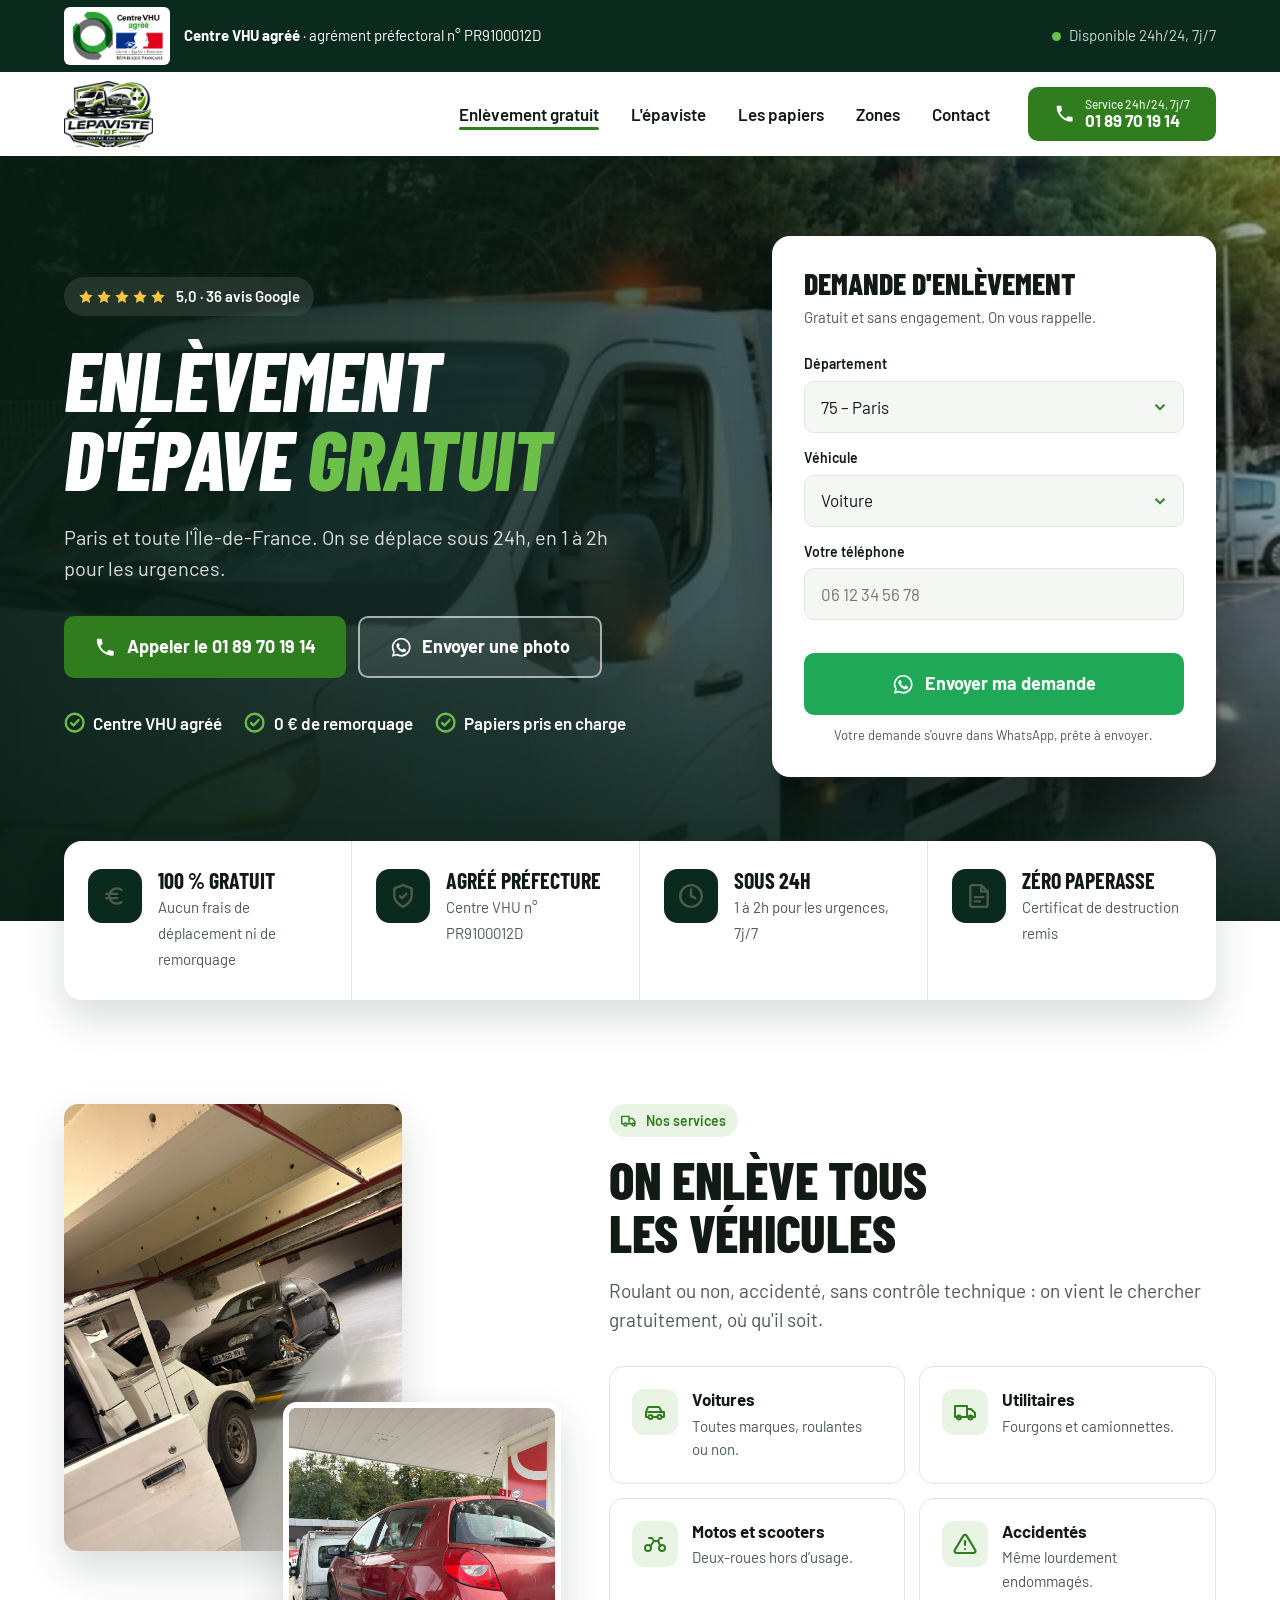
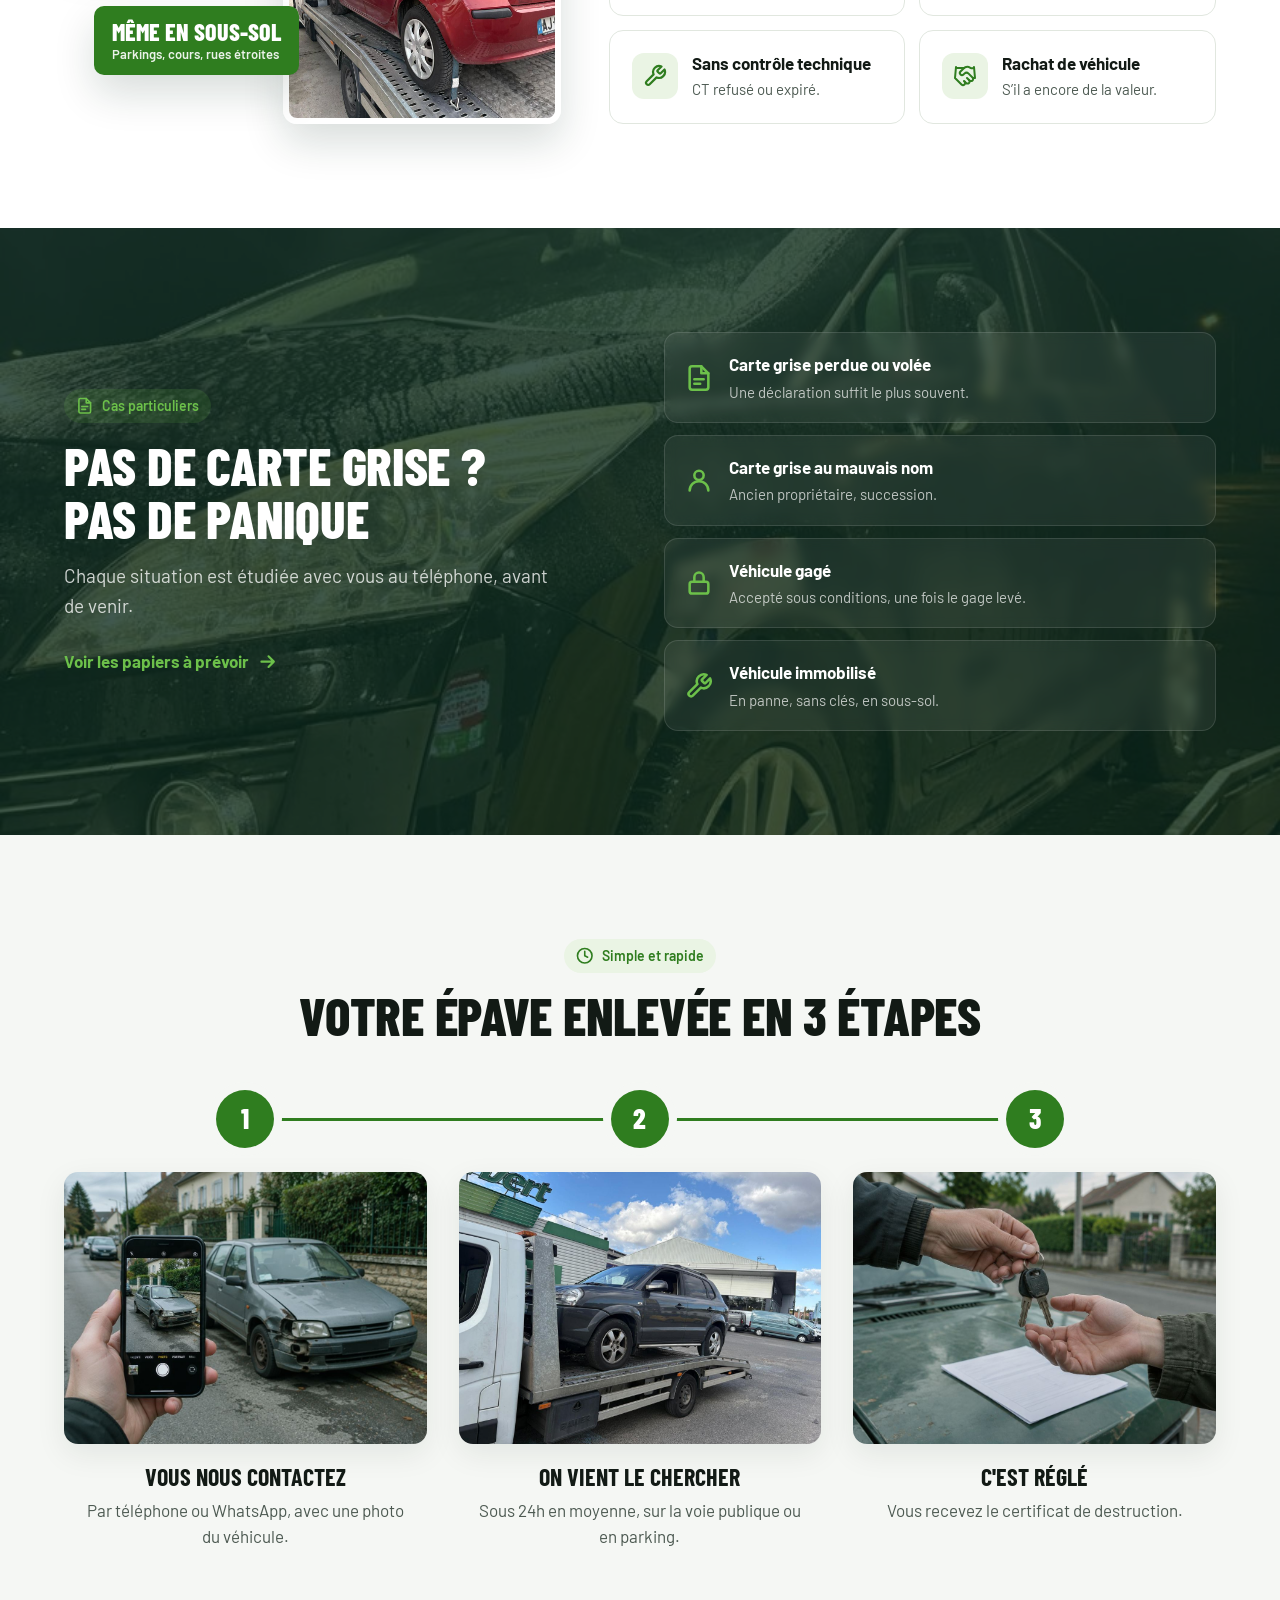
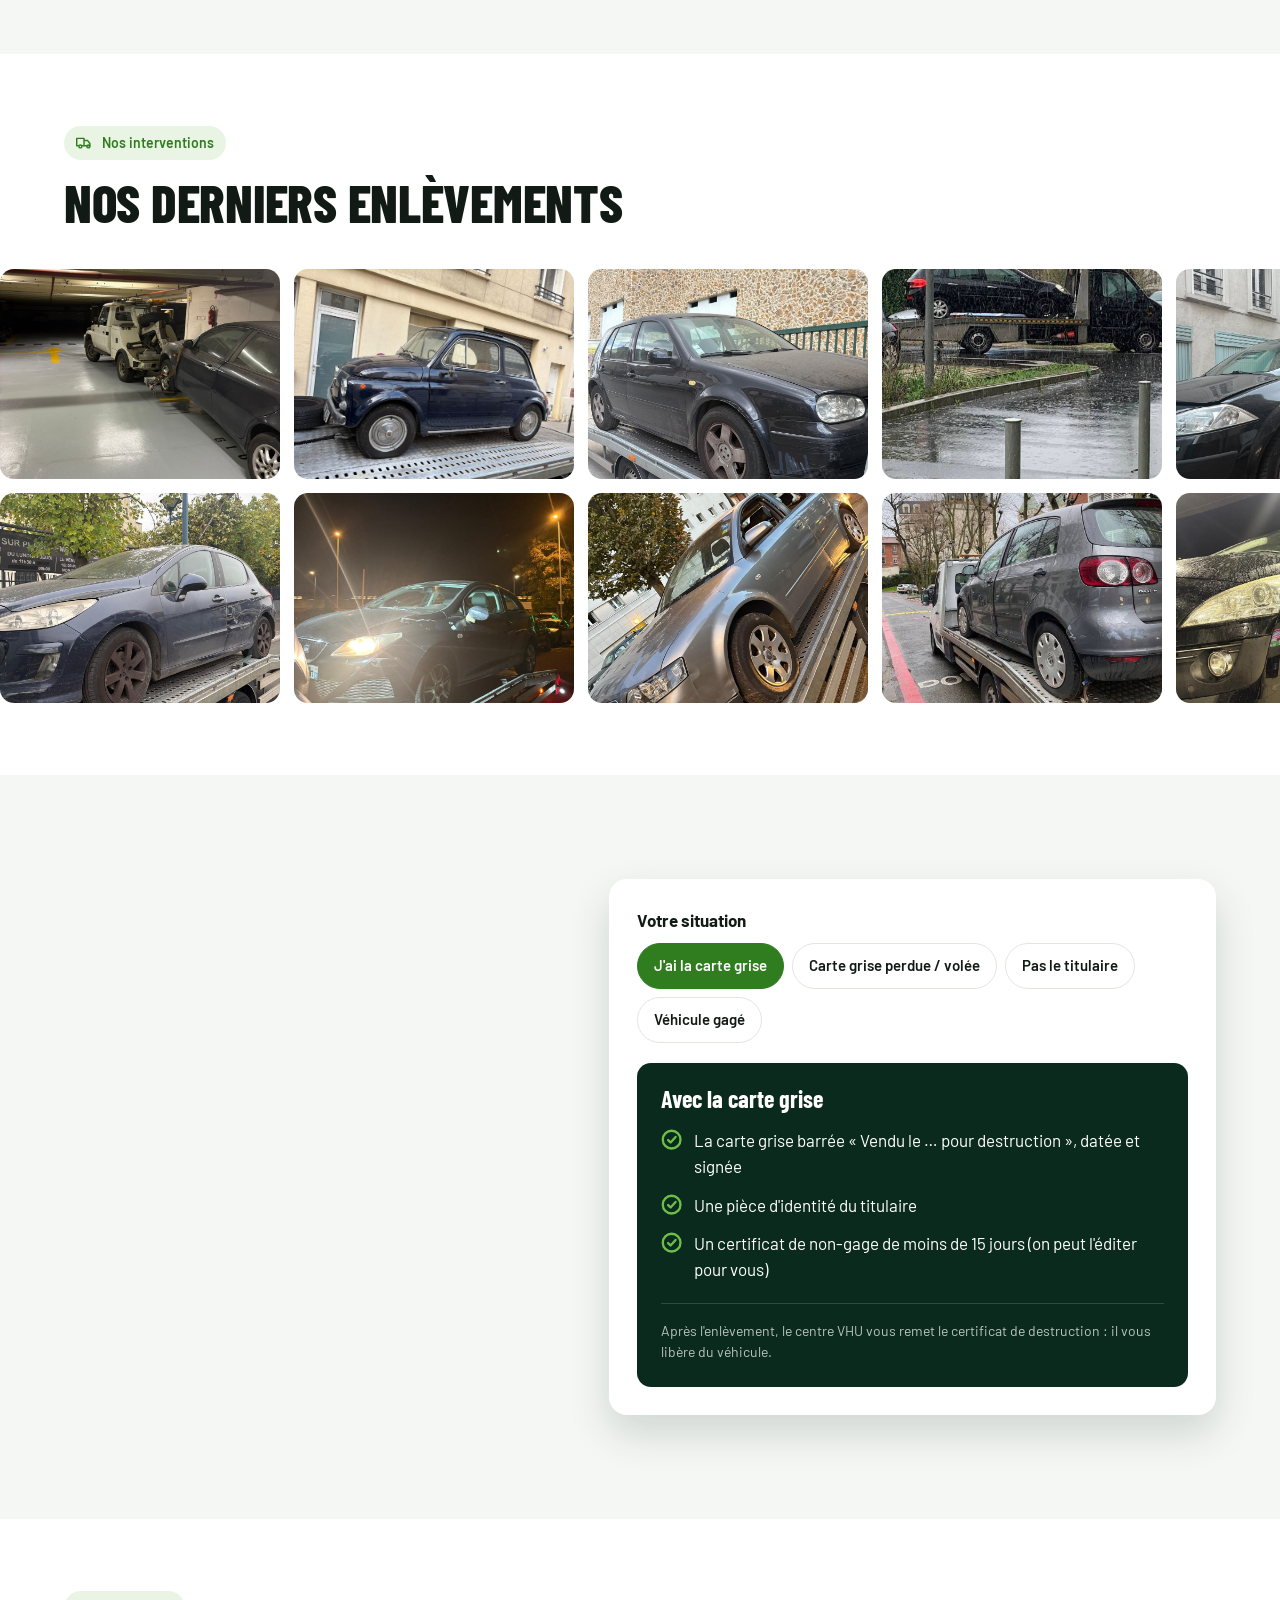
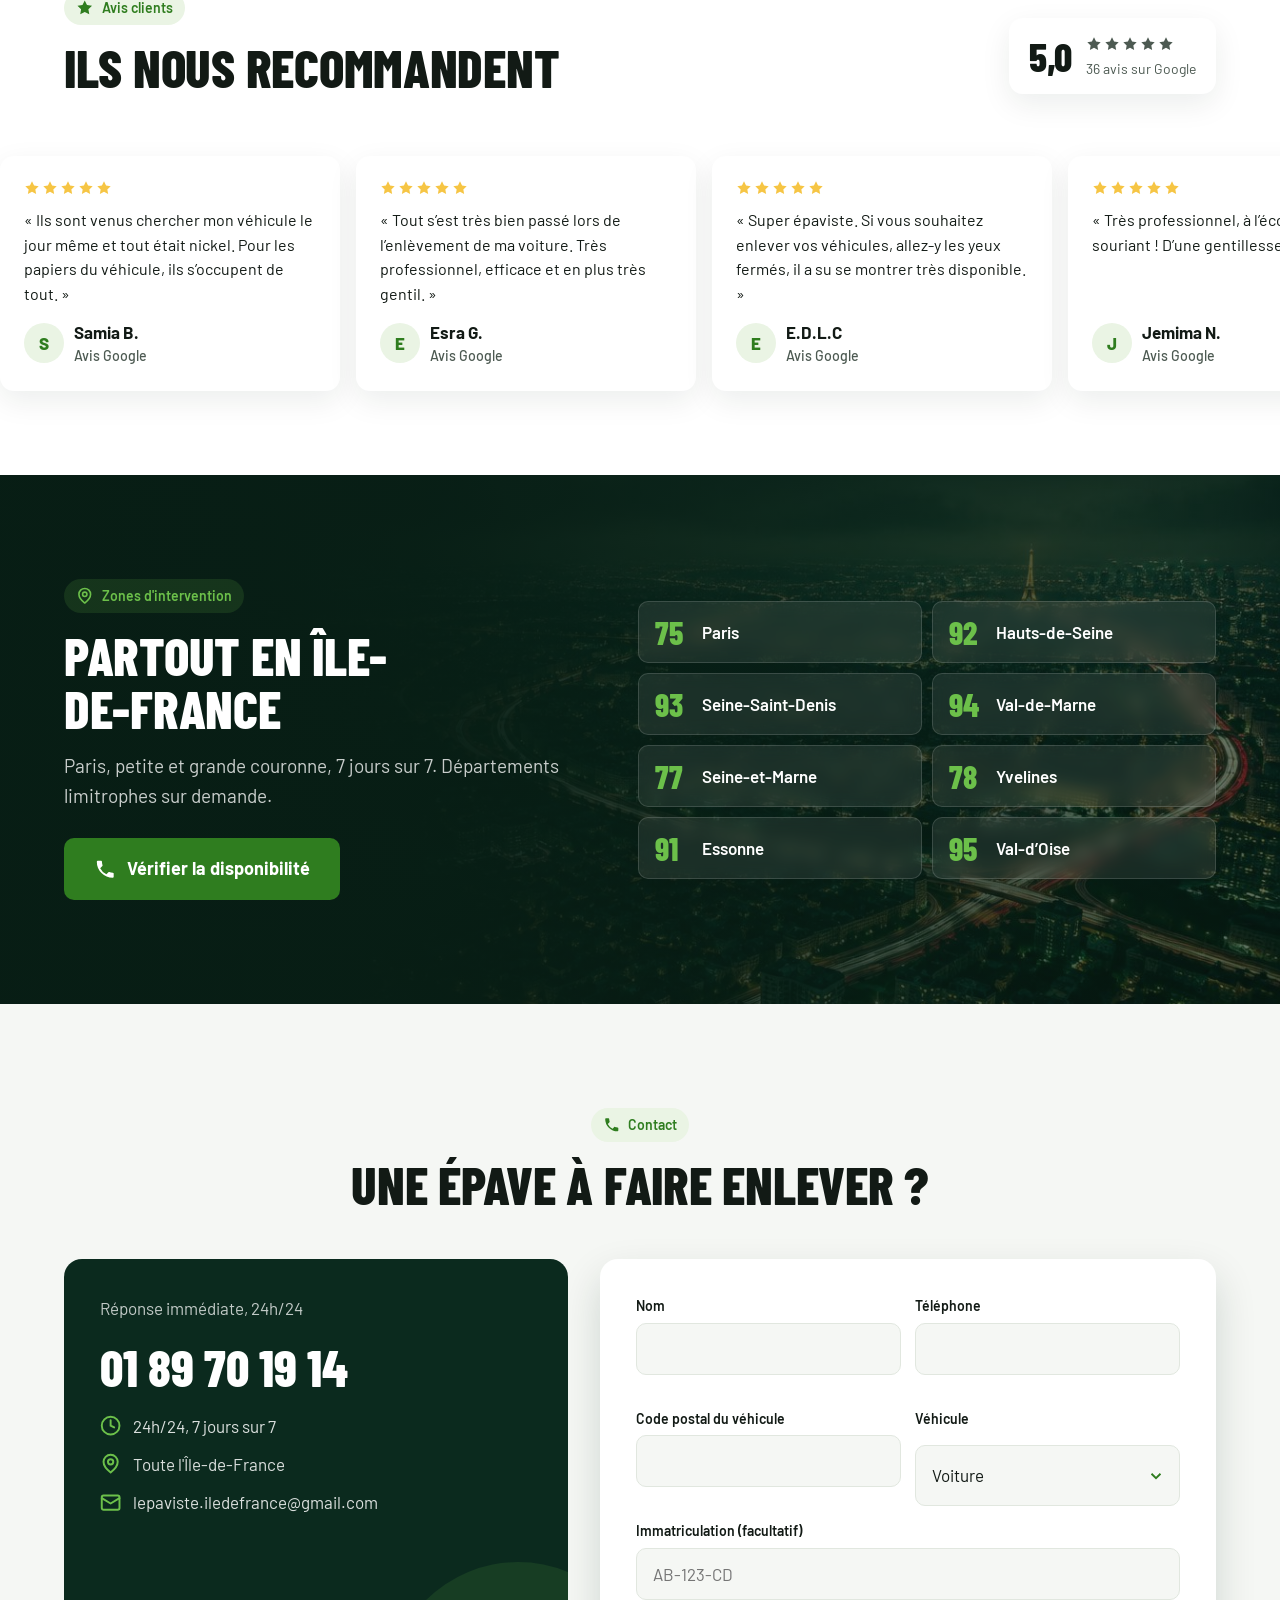
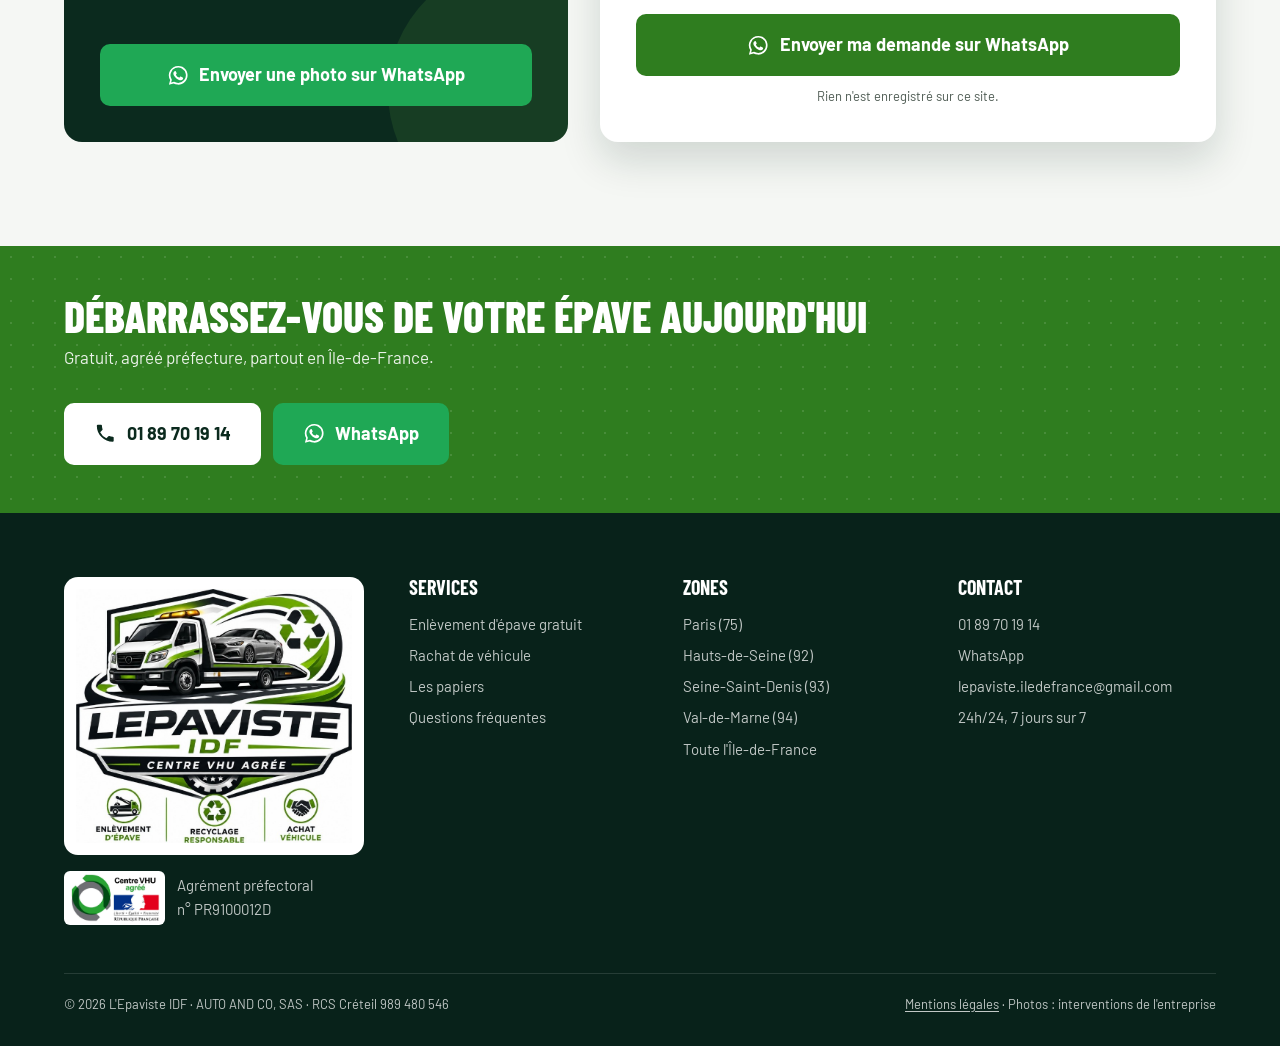
==== commit 793bab25: "Ajoute la page Mentions légales + lien en pied de page Co-Authored-By: Claude Opus 5.5 <noreply@anth" ====
--- a/index.html
+++ b/index.html
@@ -14,7 +14,7 @@
   <link rel="preconnect" href="https://fonts.gstatic.com" crossorigin>
   <link href="https://fonts.googleapis.com/css2?family=Barlow+Condensed:ital,wght@0,700;0,800;1,800&family=Barlow:wght@400;500;600;700&display=swap" rel="stylesheet">
   <link rel="preload" as="image" href="images/hero.jpg">
-  <link rel="stylesheet" href="styles.css?v=3">
+  <link rel="stylesheet" href="styles.css?v=4">
   <!-- SUIVI ADS : coller ici le Google Tag (gtag.js / GTM) et le Meta Pixel.
        Les clics Appeler / WhatsApp / formulaires envoient déjà leurs événements (main.js). -->
 </head>
@@ -319,7 +319,7 @@
       </div>
       <div class="footer_bottom">
         <span>© 2026 L'Epaviste IDF · AUTO AND CO, SAS · RCS Créteil 989 480 546</span>
-        <span>Photos : interventions de l'entreprise</span>
+        <span><a href="mentions-legales.html">Mentions légales</a> · Photos : interventions de l'entreprise</span>
       </div>
     </div></div>
   </footer>
@@ -329,6 +329,6 @@
     <a href="https://wa.me/33745226753" target="_blank" rel="noopener" class="button is-whatsapp"><svg class="icon" aria-hidden="true"><use href="#i-wa"/></svg>WhatsApp</a>
   </div>
 
-  <script src="main.js?v=3" defer></script>
+  <script src="main.js?v=4" defer></script>
 </body>
 </html>
--- a/styles.css
+++ b/styles.css
@@ -443,3 +443,13 @@
   .mobile-bar { display: grid; grid-template-columns: 1.3fr 1fr; gap: 8px; position: fixed; left: 0; right: 0; bottom: 0; z-index: 60; padding: 10px; background: #fff; box-shadow: 0 -8px 24px rgba(11, 42, 30, 0.12); }
   .mobile-bar .button { min-height: 52px; padding: 0 12px; }
 }
+
+/* ===== MENTIONS LÉGALES ===== */
+.page_hero.is-small .page_hero_inner { grid-template-columns: 1fr; padding: 4rem 0 3.5rem; }
+.legal_content { max-width: 48rem; }
+.legal_content h2 { font-family: var(--font-head); font-size: 1.5rem; font-weight: 800; text-transform: uppercase; margin: 2.5rem 0 0.75rem; }
+.legal_content h2:first-child { margin-top: 0; }
+.legal_content p { color: var(--color-ink-soft); margin-bottom: 0.75rem; }
+.legal_content a { color: var(--color-green); text-decoration: underline; text-underline-offset: 2px; }
+.footer_bottom a { text-decoration: underline; text-underline-offset: 2px; }
+.footer_bottom a:hover { color: #fff; }
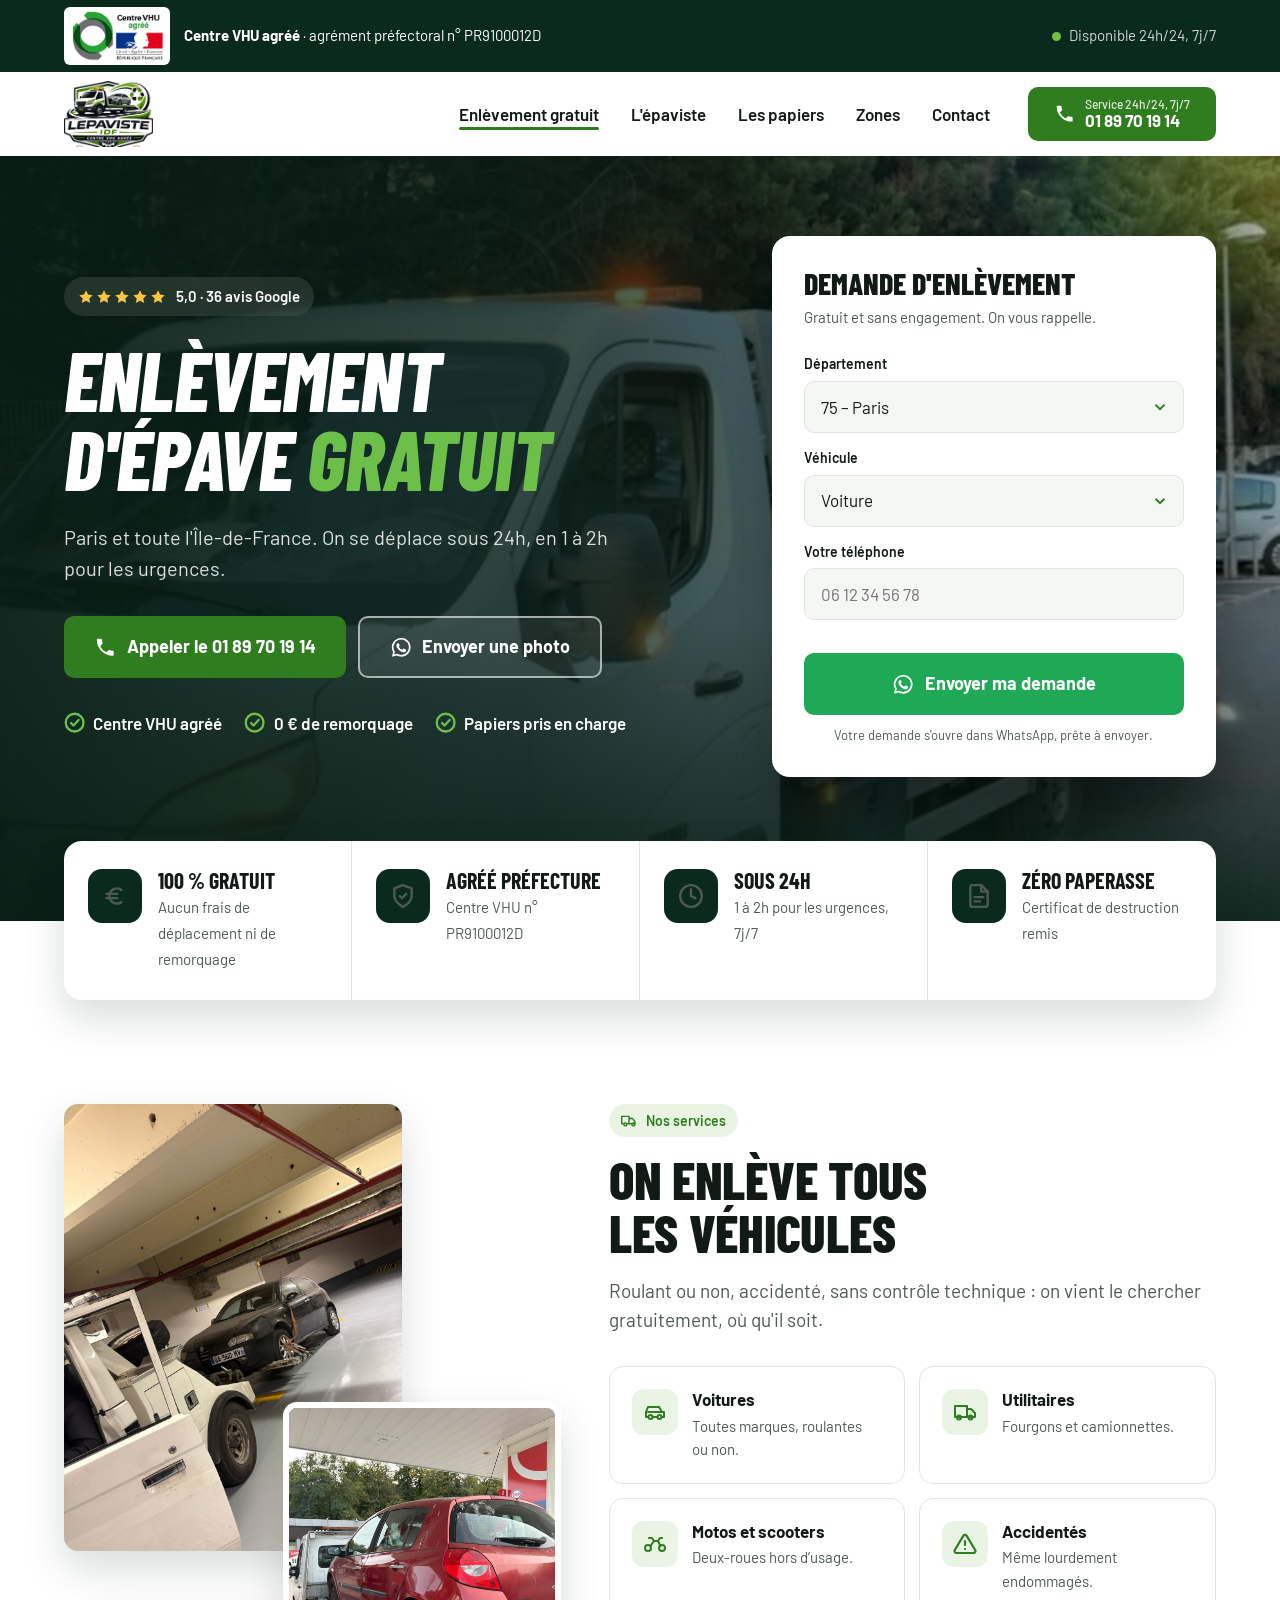
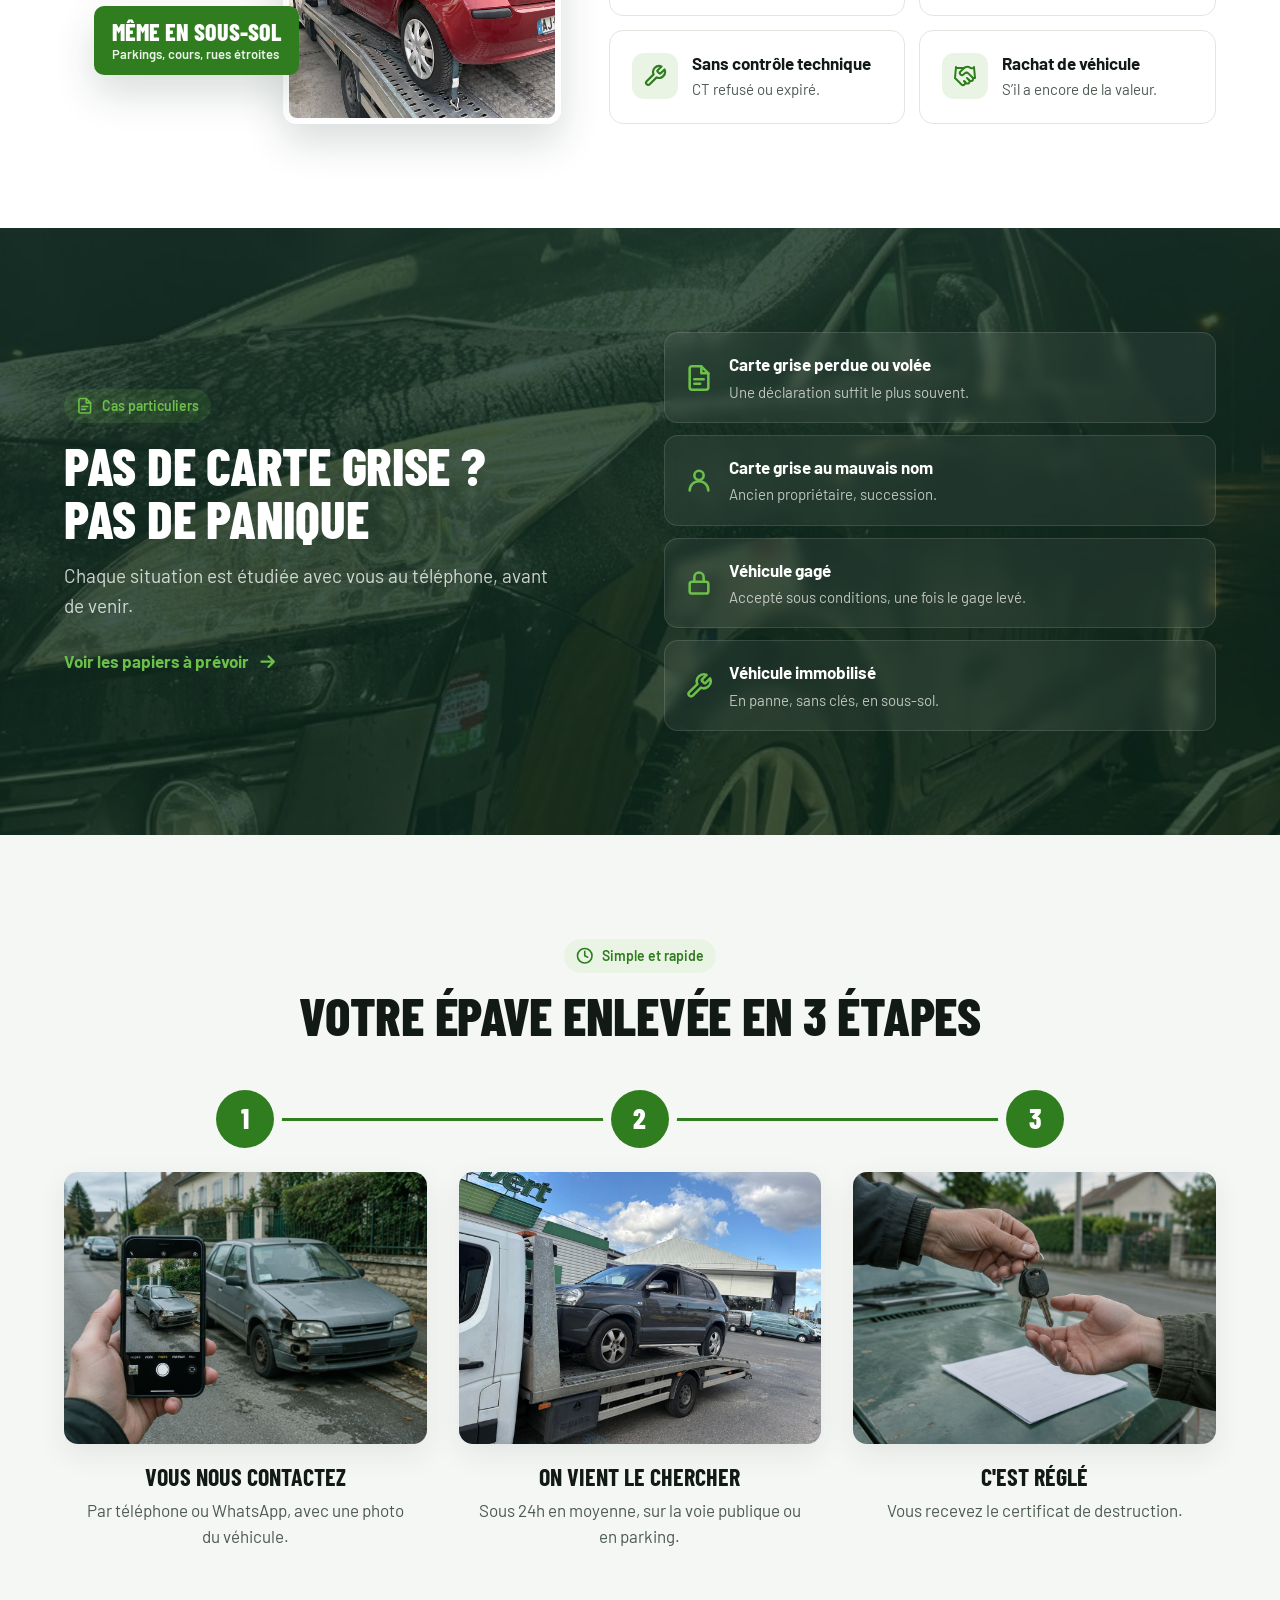
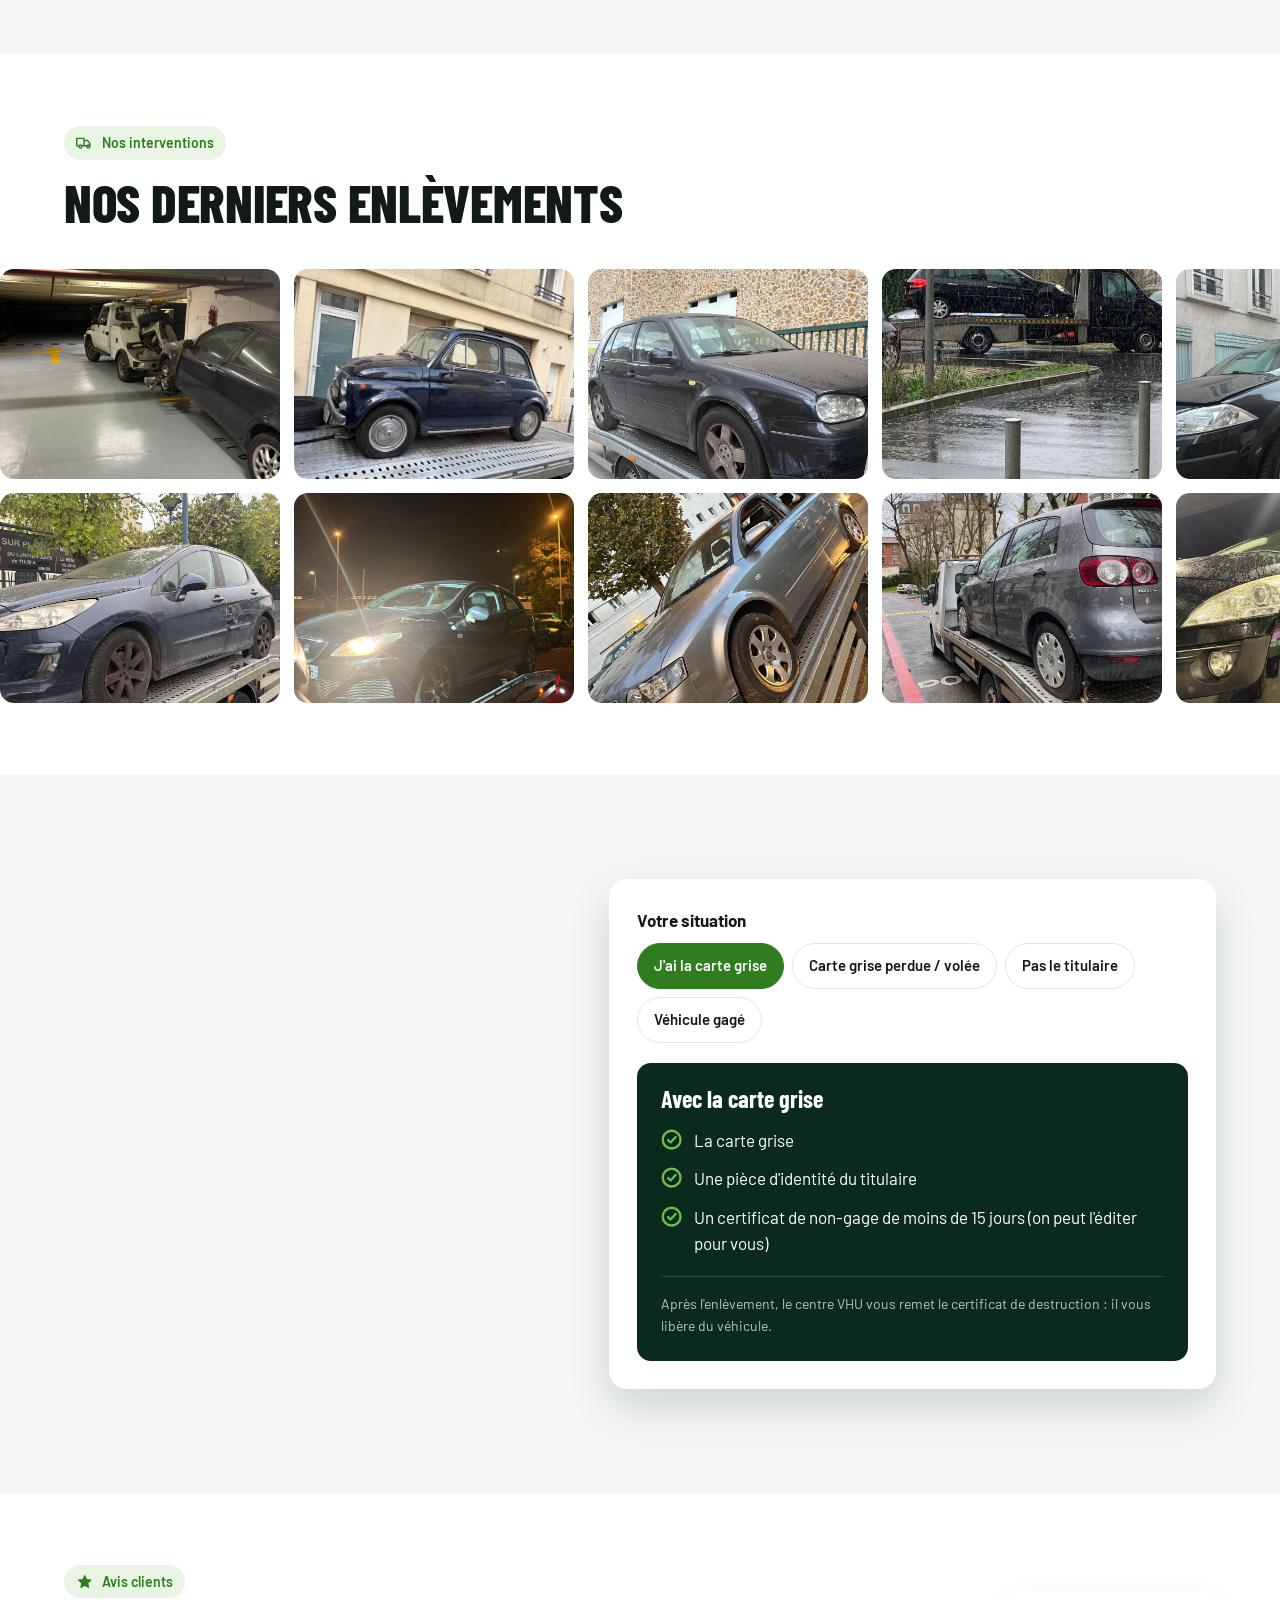
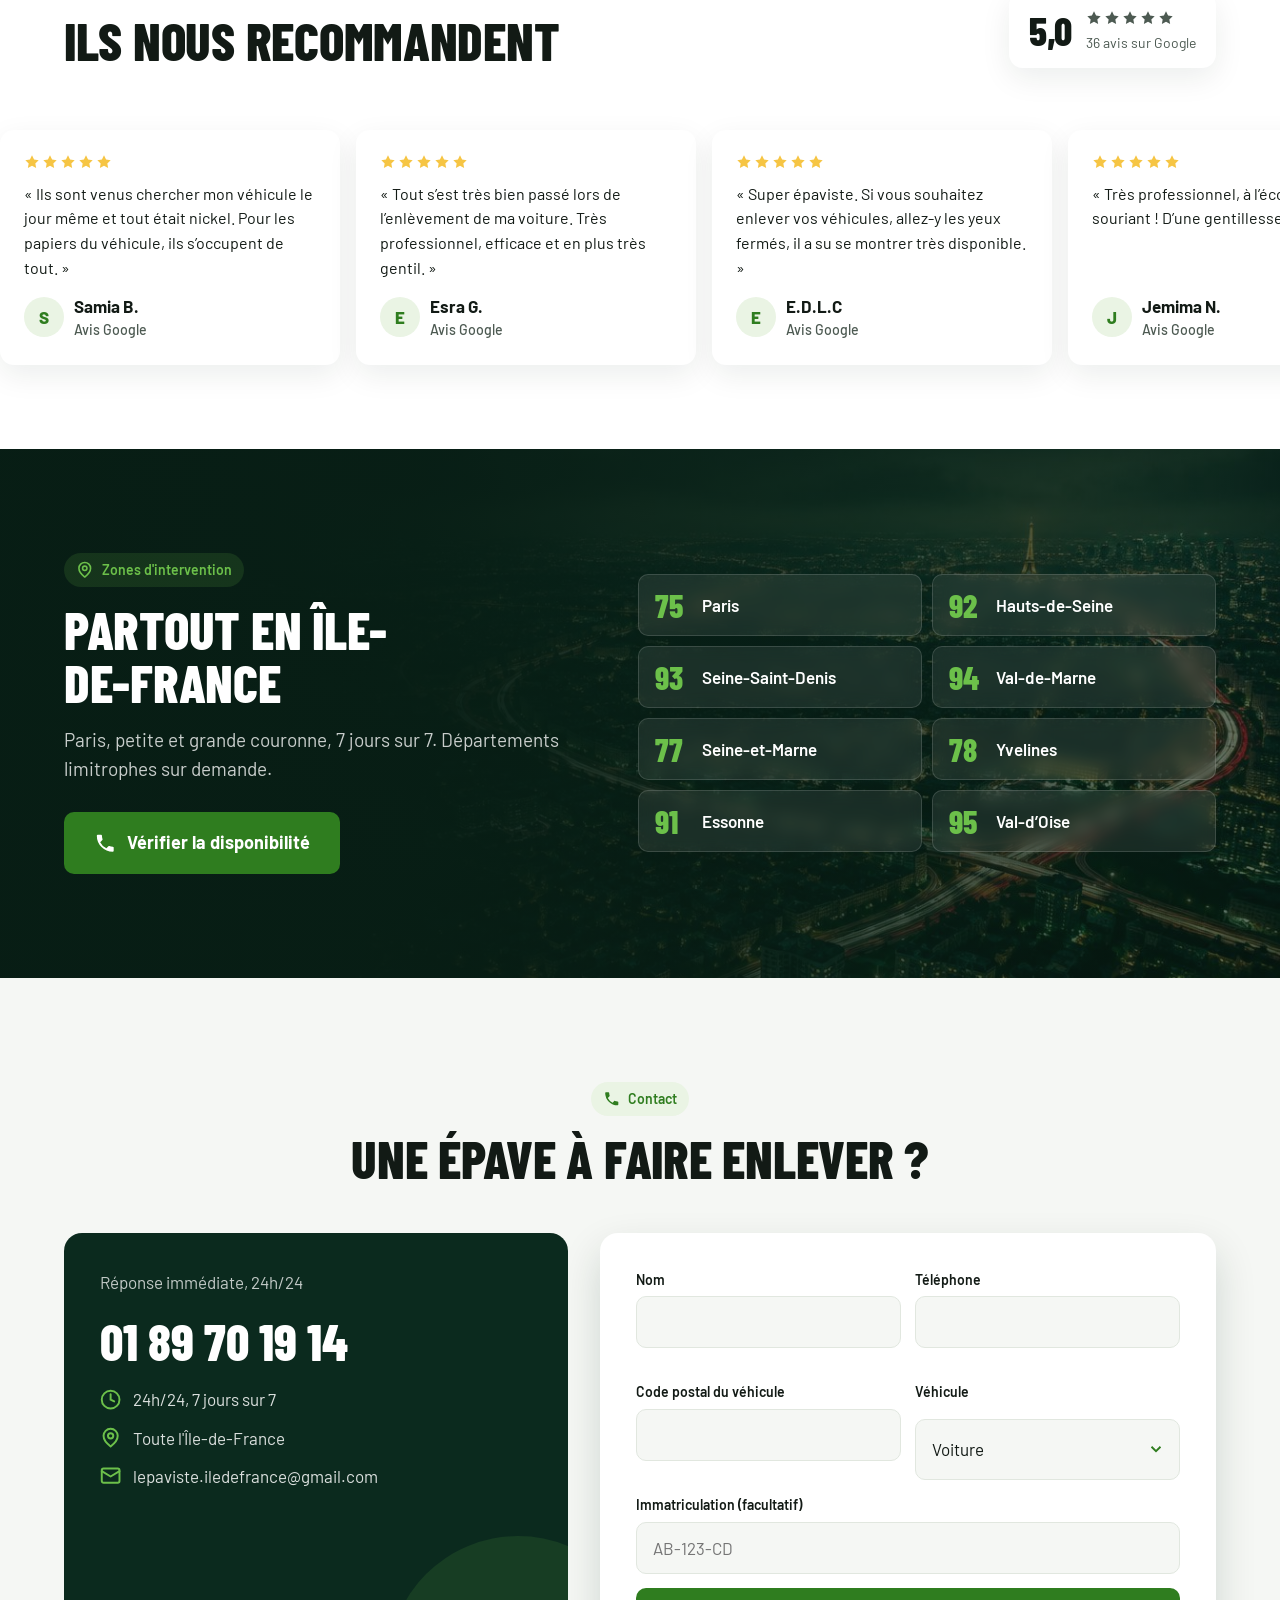
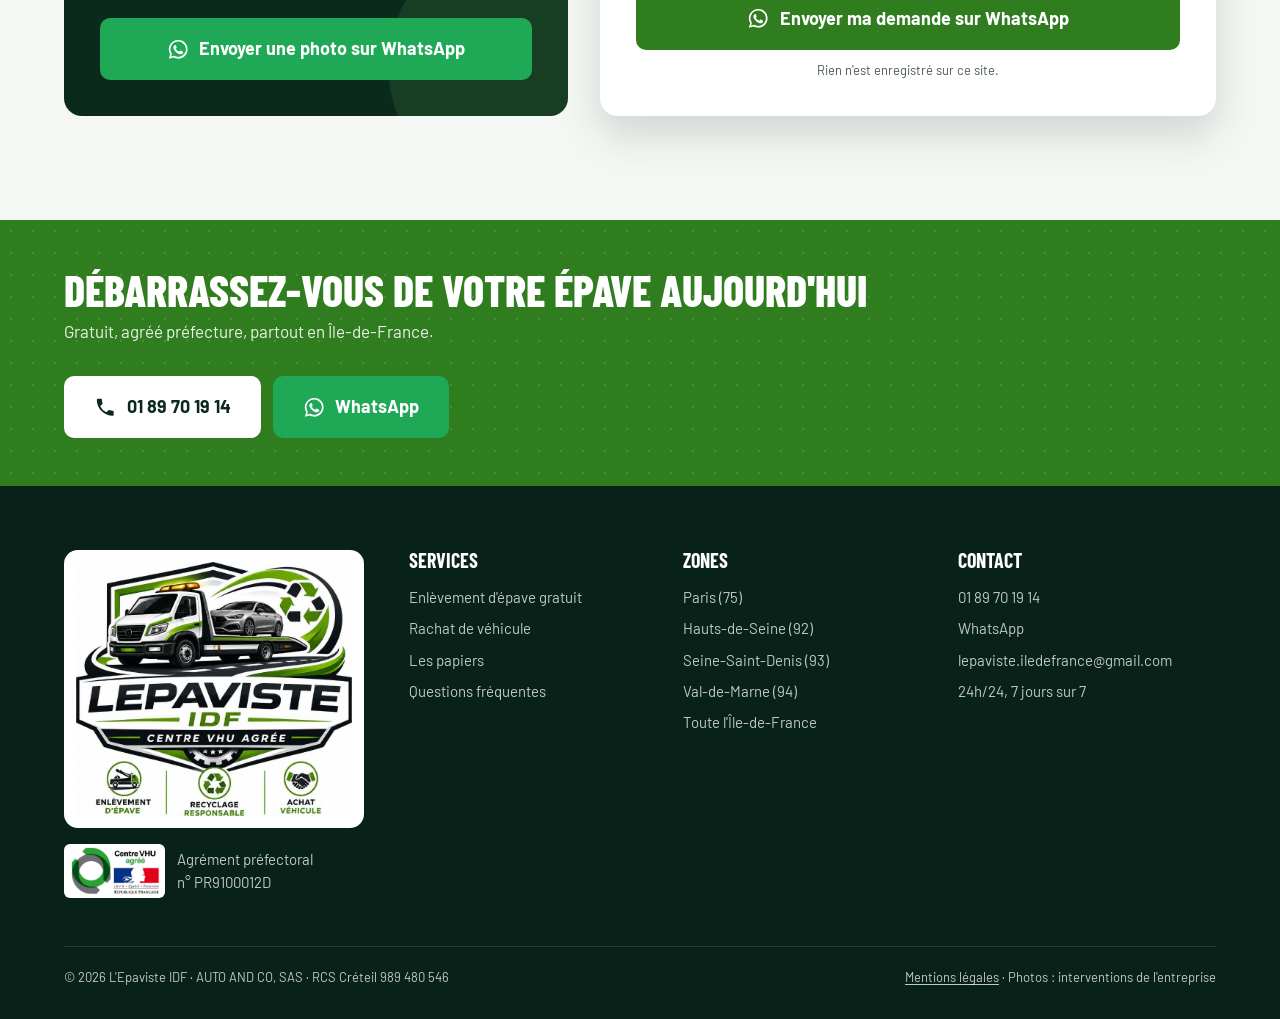
==== commit 5057f580: "Papiers : simplifie la ligne carte grise Co-Authored-By: Claude Opus 5.5 <noreply@anthropic.com> Cla" ====
--- a/index.html
+++ b/index.html
@@ -210,7 +210,7 @@
             </fieldset>
             <div class="papers_result" aria-live="polite">
               <div class="papers_panel" data-panel="cg"><h3>Avec la carte grise</h3><ul class="papers_list">
-                <li><svg class="icon" aria-hidden="true"><use href="#i-check"/></svg>La carte grise barrée « Vendu le … pour destruction », datée et signée</li>
+                <li><svg class="icon" aria-hidden="true"><use href="#i-check"/></svg>La carte grise</li>
                 <li><svg class="icon" aria-hidden="true"><use href="#i-check"/></svg>Une pièce d'identité du titulaire</li>
                 <li><svg class="icon" aria-hidden="true"><use href="#i-check"/></svg>Un certificat de non-gage de moins de 15 jours (on peut l'éditer pour vous)</li></ul></div>
               <div class="papers_panel" data-panel="perdue"><h3>Sans la carte grise</h3><ul class="papers_list">
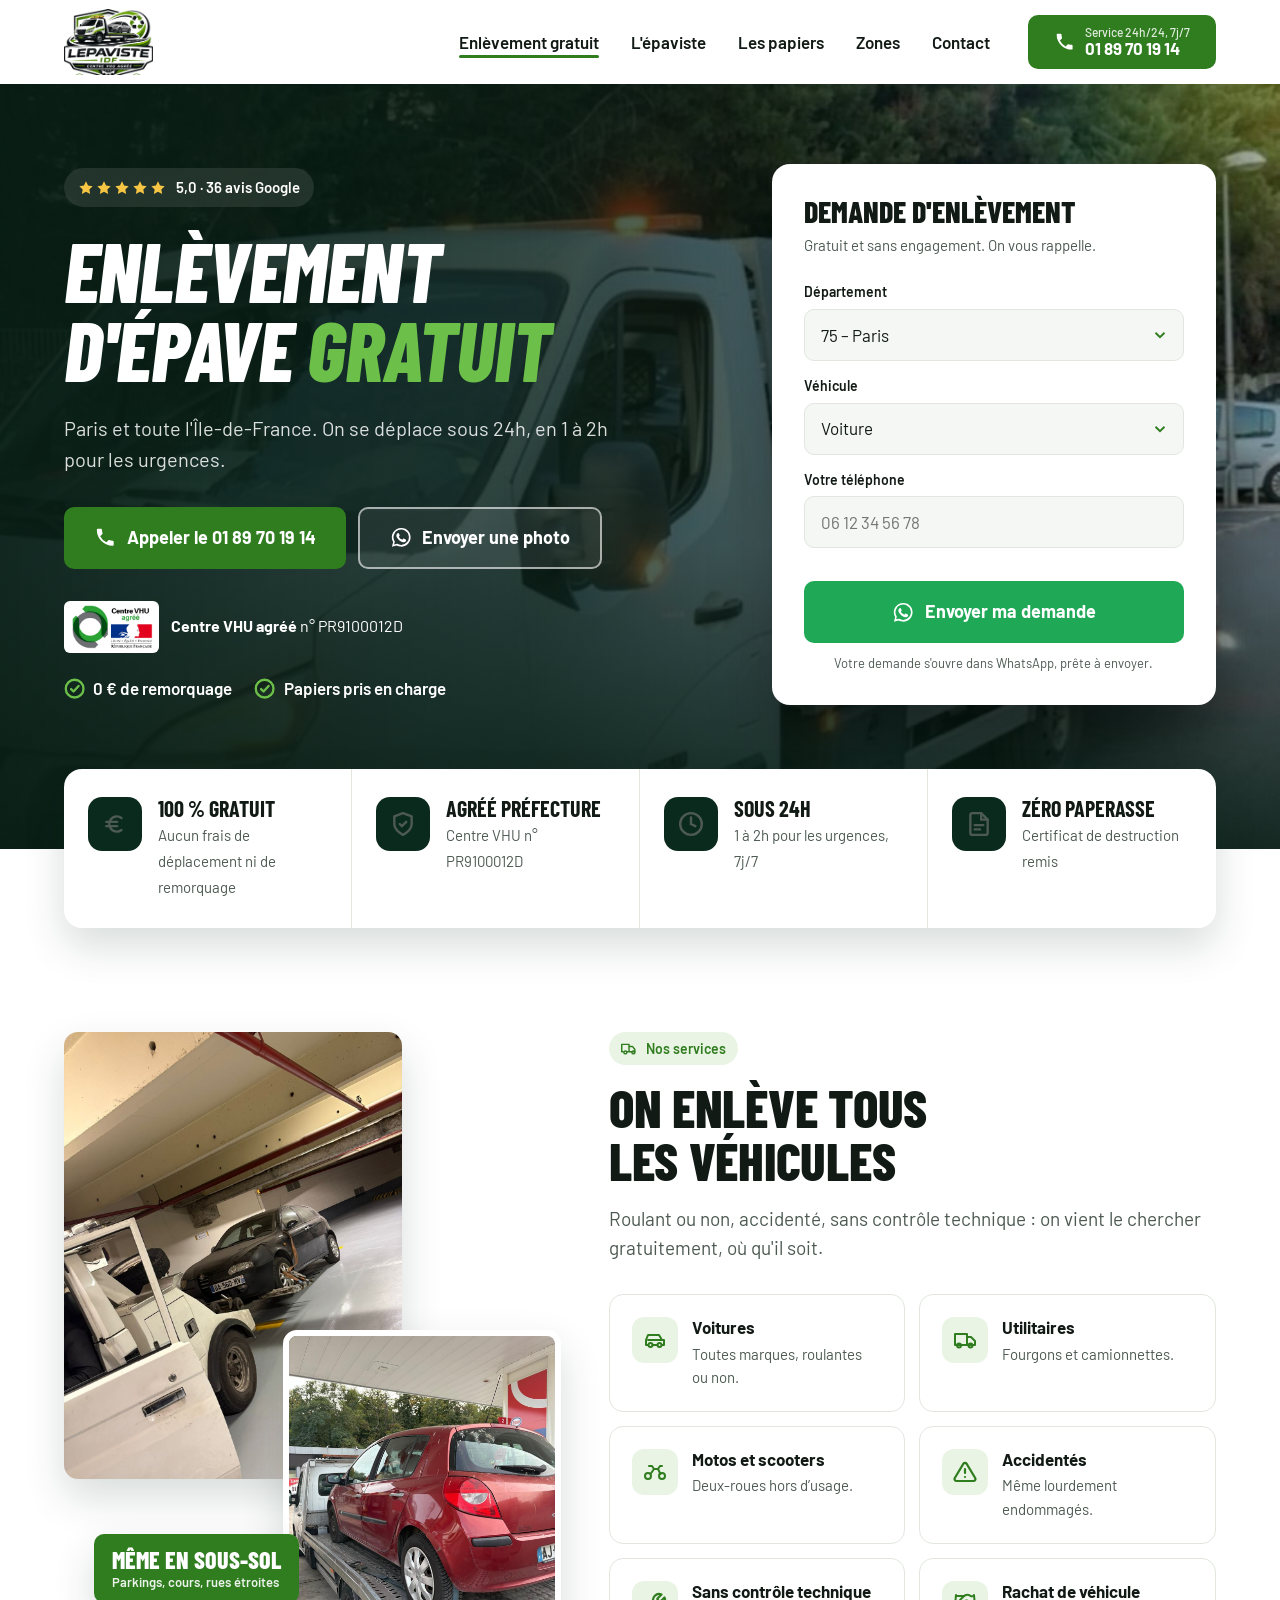
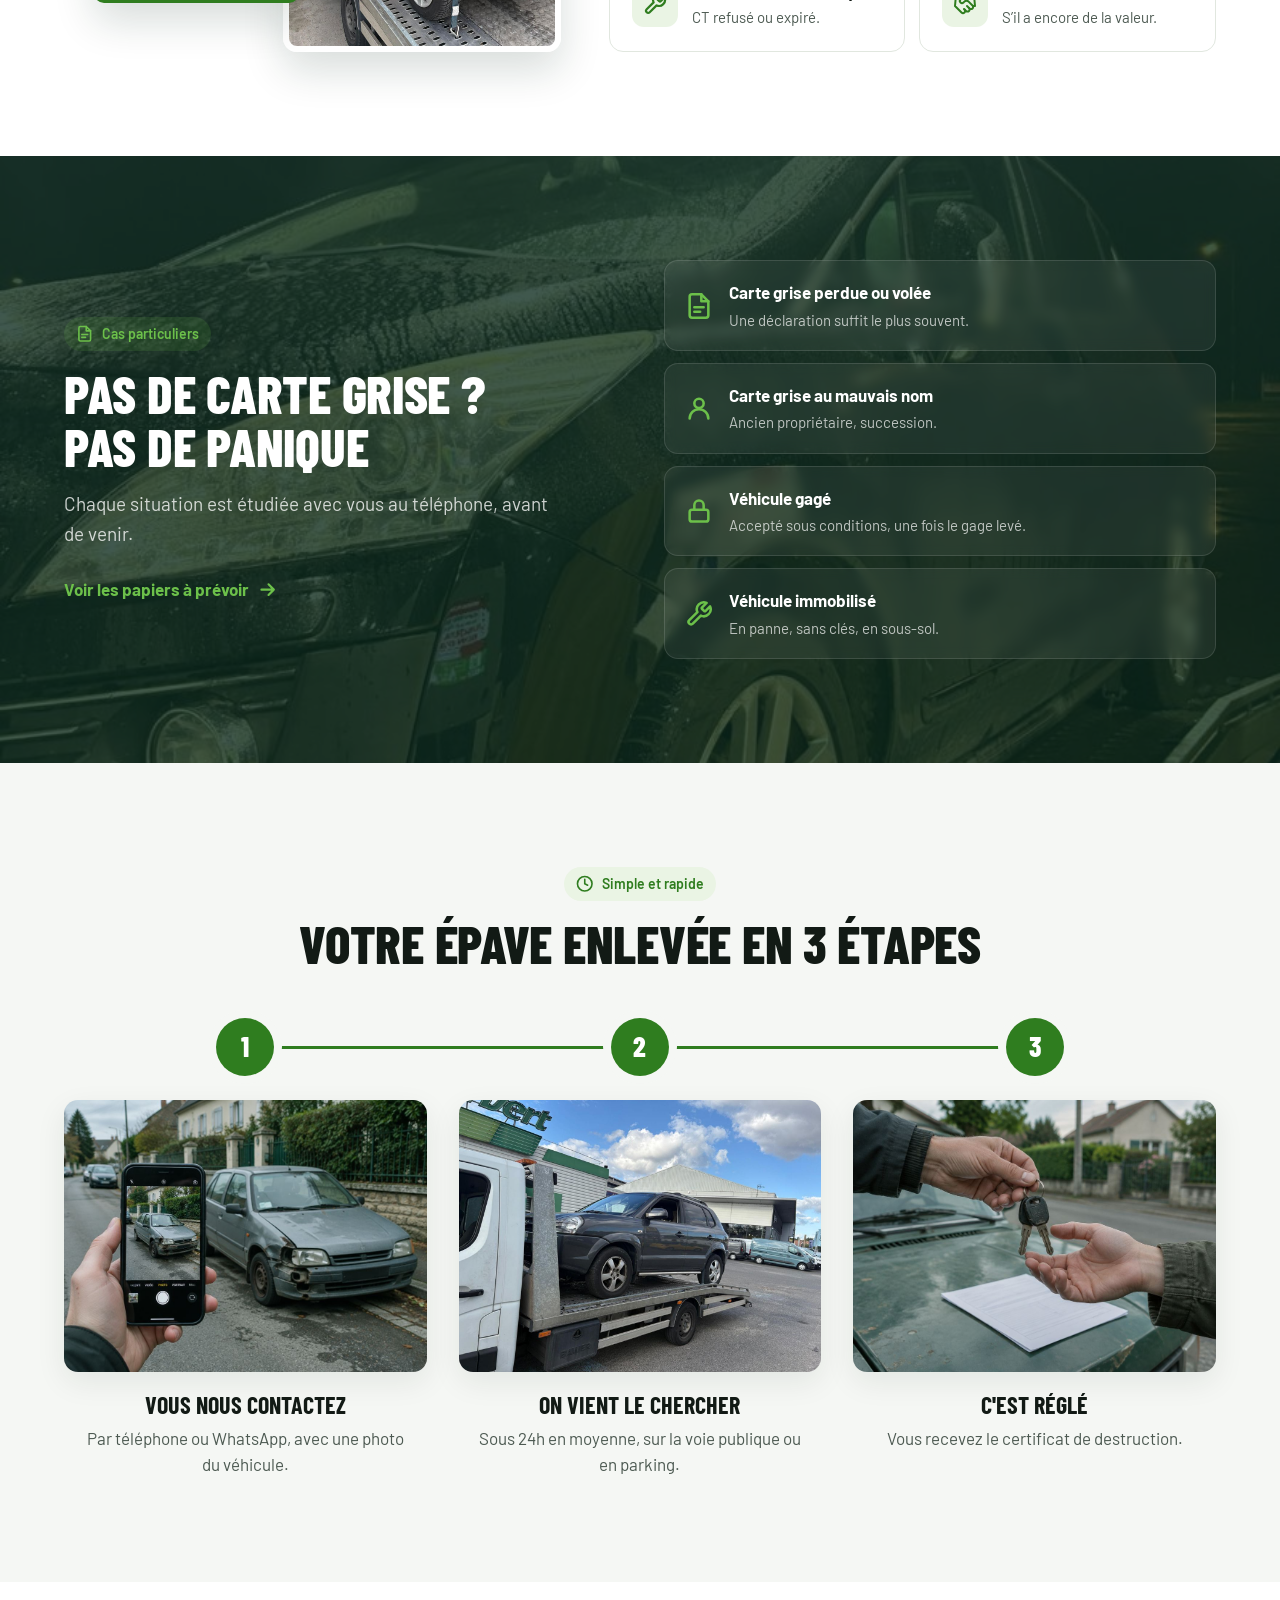
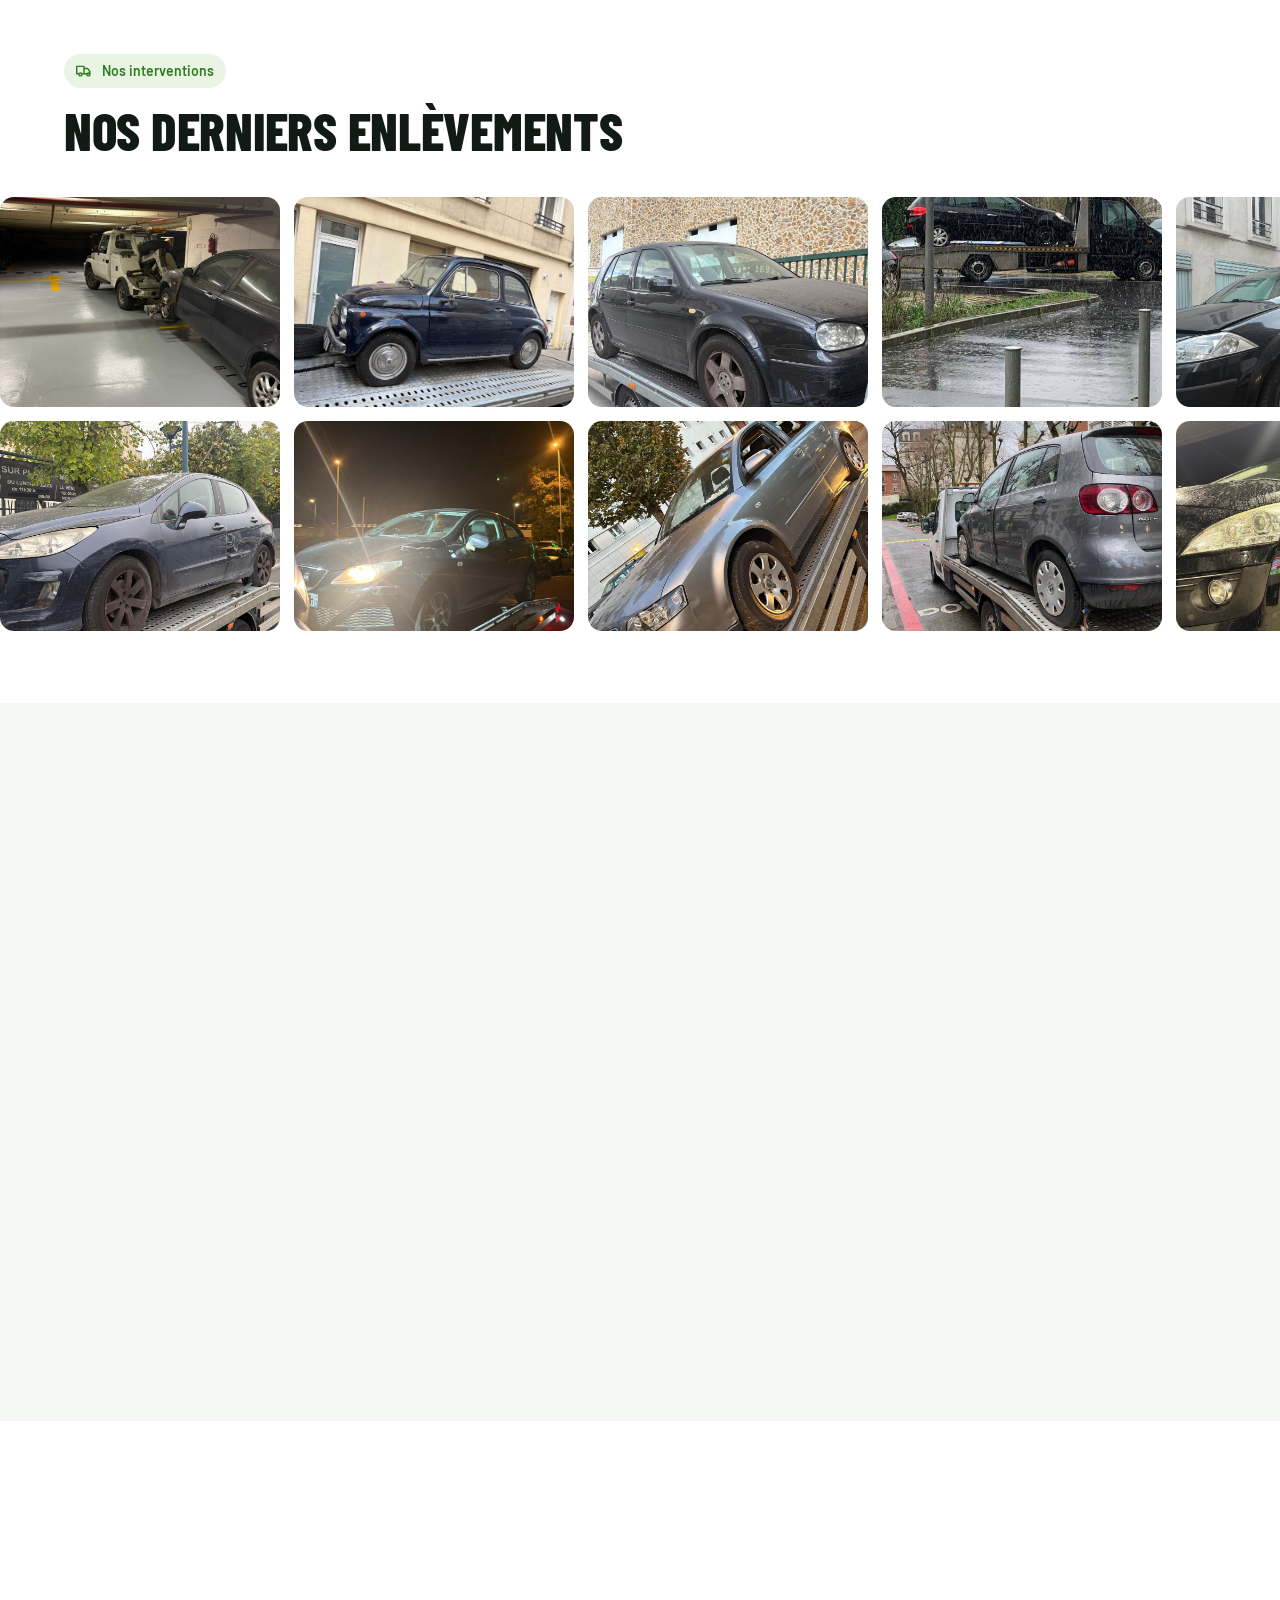
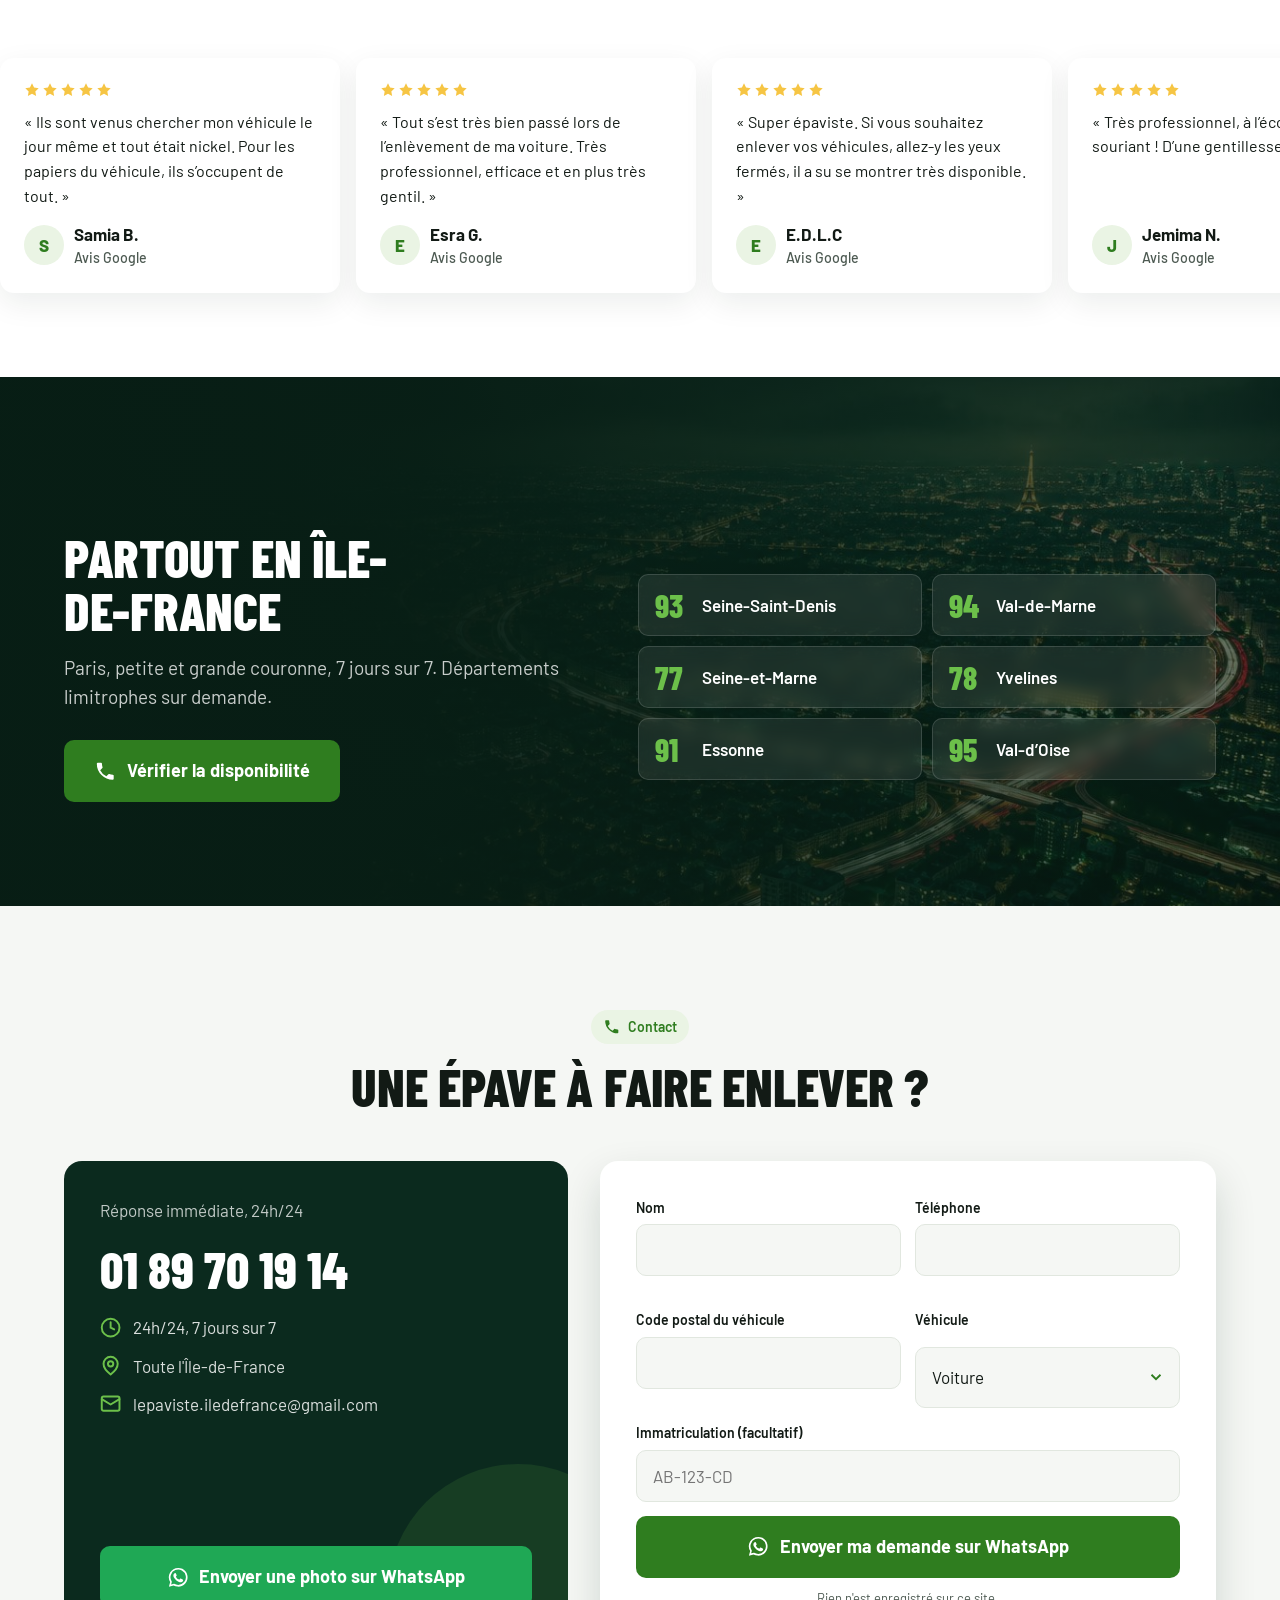
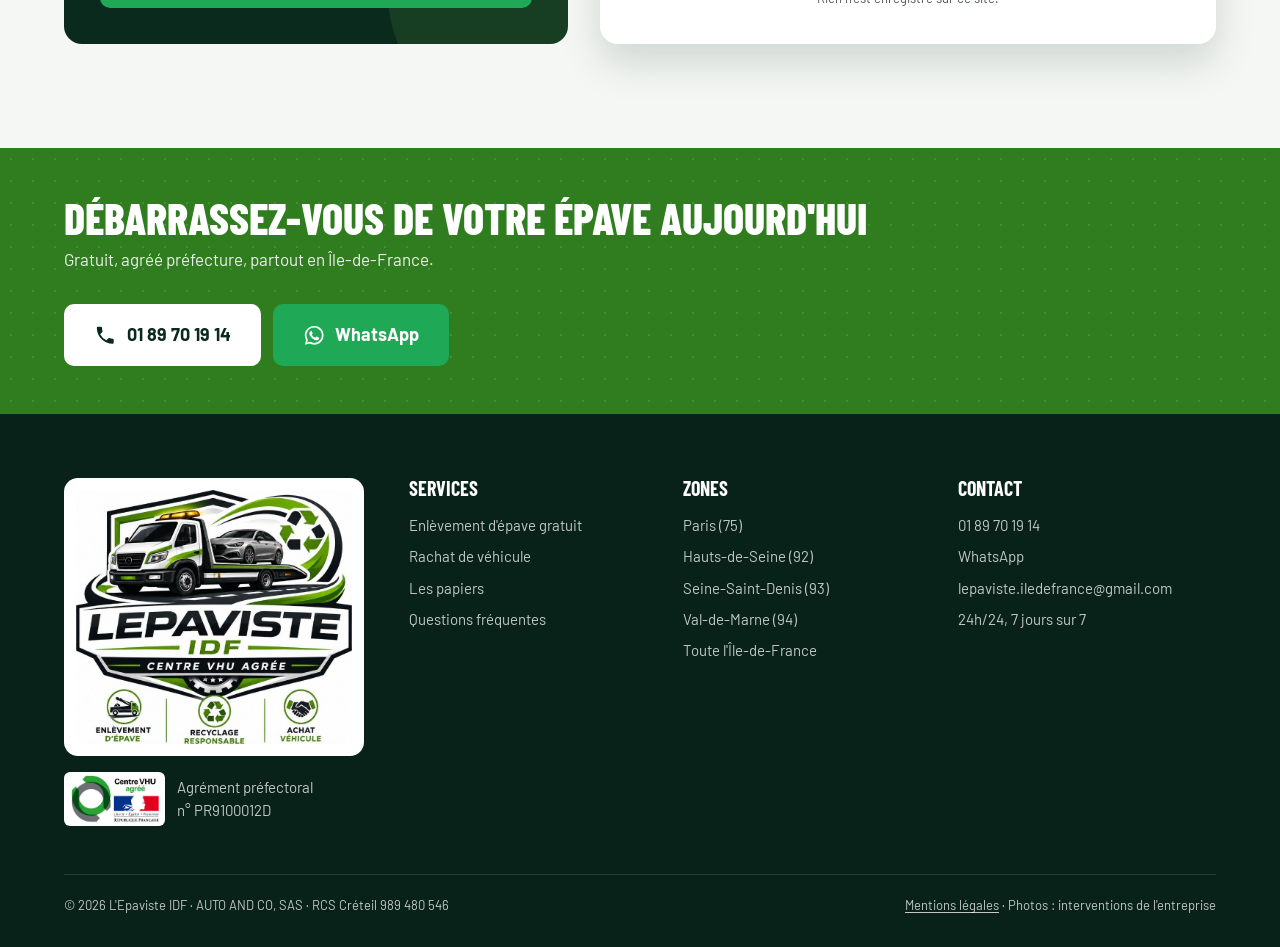
==== commit 9e2b7b35: "Agrément VHU déplacé dans le hero, bandeau du haut retiré, 1er écran mobile ajusté Co-Authored-By: C" ====
--- a/index.html
+++ b/index.html
@@ -14,7 +14,7 @@
   <link rel="preconnect" href="https://fonts.gstatic.com" crossorigin>
   <link href="https://fonts.googleapis.com/css2?family=Barlow+Condensed:ital,wght@0,700;0,800;1,800&family=Barlow:wght@400;500;600;700&display=swap" rel="stylesheet">
   <link rel="preload" as="image" href="images/hero.jpg">
-  <link rel="stylesheet" href="styles.css?v=4">
+  <link rel="stylesheet" href="styles.css?v=5">
   <!-- SUIVI ADS : coller ici le Google Tag (gtag.js / GTM) et le Meta Pixel.
        Les clics Appeler / WhatsApp / formulaires envoient déjà leurs événements (main.js). -->
 </head>
@@ -48,16 +48,6 @@
   <symbol id="i-arrow" viewBox="0 0 24 24" fill="none" stroke="currentColor" stroke-width="2.4" stroke-linecap="round" stroke-linejoin="round"><path d="M5 12h14M13 6l6 6-6 6"/></symbol>
 </svg>
 
-  <!-- ===== BANDEAU D'AGRÉMENT ===== -->
-  <div class="trustbar_component">
-    <div class="padding-global"><div class="container-large trustbar_inner">
-      <div class="trustbar_label">
-        <img src="images/centre-vhu-agree.png" alt="Logo officiel Centre VHU agréé" width="109" height="58">
-        <span><strong>Centre VHU agréé</strong><span class="hide-mobile"> · agrément préfectoral</span> n° PR9100012D</span>
-      </div>
-      <span class="trustbar_hours"><span class="trustbar_dot"></span>Disponible 24h/24, 7j/7</span>
-    </div></div>
-  </div>
 
   <!-- ===== BARRE COLLANTE ===== -->
   <header class="navbar_component">
@@ -91,7 +81,8 @@
             <a href="tel:+33189701914" class="button is-large is-shine"><svg class="icon" aria-hidden="true"><use href="#i-phone"/></svg>Appeler le 01 89 70 19 14</a>
             <a href="https://wa.me/33745226753" target="_blank" rel="noopener" class="button is-outline is-large"><svg class="icon" aria-hidden="true"><use href="#i-wa"/></svg>Envoyer une photo</a>
           </div>
-          <ul class="hero_checks"><li><svg class="icon" aria-hidden="true"><use href="#i-check"/></svg>Centre VHU agréé</li><li><svg class="icon" aria-hidden="true"><use href="#i-check"/></svg>0 € de remorquage</li><li><svg class="icon" aria-hidden="true"><use href="#i-check"/></svg>Papiers pris en charge</li></ul>
+          <div class="hero_vhu"><img src="images/centre-vhu-agree.png" alt="Logo officiel Centre VHU agréé" width="109" height="58"><span><strong>Centre VHU agréé</strong> n° PR9100012D</span></div>
+          <ul class="hero_checks"><li><svg class="icon" aria-hidden="true"><use href="#i-check"/></svg>0 € de remorquage</li><li><svg class="icon" aria-hidden="true"><use href="#i-check"/></svg>Papiers pris en charge</li></ul>
         </div>
 
         <form class="quote_card hero_card_in" data-wa-form novalidate>
@@ -329,6 +320,6 @@
     <a href="https://wa.me/33745226753" target="_blank" rel="noopener" class="button is-whatsapp"><svg class="icon" aria-hidden="true"><use href="#i-wa"/></svg>WhatsApp</a>
   </div>
 
-  <script src="main.js?v=4" defer></script>
+  <script src="main.js?v=5" defer></script>
 </body>
 </html>
--- a/styles.css
+++ b/styles.css
@@ -453,3 +453,30 @@
 .legal_content a { color: var(--color-green); text-decoration: underline; text-underline-offset: 2px; }
 .footer_bottom a { text-decoration: underline; text-underline-offset: 2px; }
 .footer_bottom a:hover { color: #fff; }
+
+/* ===== AGRÉMENT DANS LE HERO ===== */
+.hero_vhu { display: inline-flex; align-items: center; gap: 12px; margin-top: 2rem; font-size: 1rem; }
+.hero_vhu img { height: 52px; width: auto; background: #fff; padding: 4px 6px; border-radius: 6px; }
+.hero_vhu strong { font-weight: 700; }
+.hero_vhu + .hero_checks { margin-top: 1rem; }
+@media (max-width: 767px) {
+  /* le premier écran mobile = uniquement le bloc d'accroche (entre la barre du haut et la barre d'appel du bas) */
+  .section_hero .hero_inner { padding-top: 0; }
+  .section_hero .hero_animate { min-height: calc(100svh - 72px - 76px); display: flex; flex-direction: column; justify-content: center; padding: 1.25rem 0; }
+  .hero_vhu { margin-top: 1.25rem; font-size: 0.9375rem; }
+  .hero_vhu img { height: 44px; }
+  .hero_vhu + .hero_checks { margin-top: 0.75rem; gap: 6px 16px; }
+}
+@media (max-width: 767px) and (max-height: 720px) {
+  /* petits écrans (iPhone SE…) : on resserre pour que tout tienne */
+  .section_hero .heading-style-h1 { font-size: 2.5rem; }
+  .section_hero .hero_subtitle { margin: 0.75rem 0 1rem; font-size: 1rem; }
+  .section_hero .hero_buttons .button { min-height: 50px; }
+  .hero_rating { padding: 6px 12px; font-size: 0.875rem; }
+  .hero_vhu { margin-top: 1rem; }
+  .hero_vhu img { height: 38px; }
+}
+@media (max-width: 767px) and (max-height: 700px) {
+  .section_hero .hero_subtitle { display: none; }
+  .section_hero .hero_buttons { margin-top: 1.25rem; }
+}
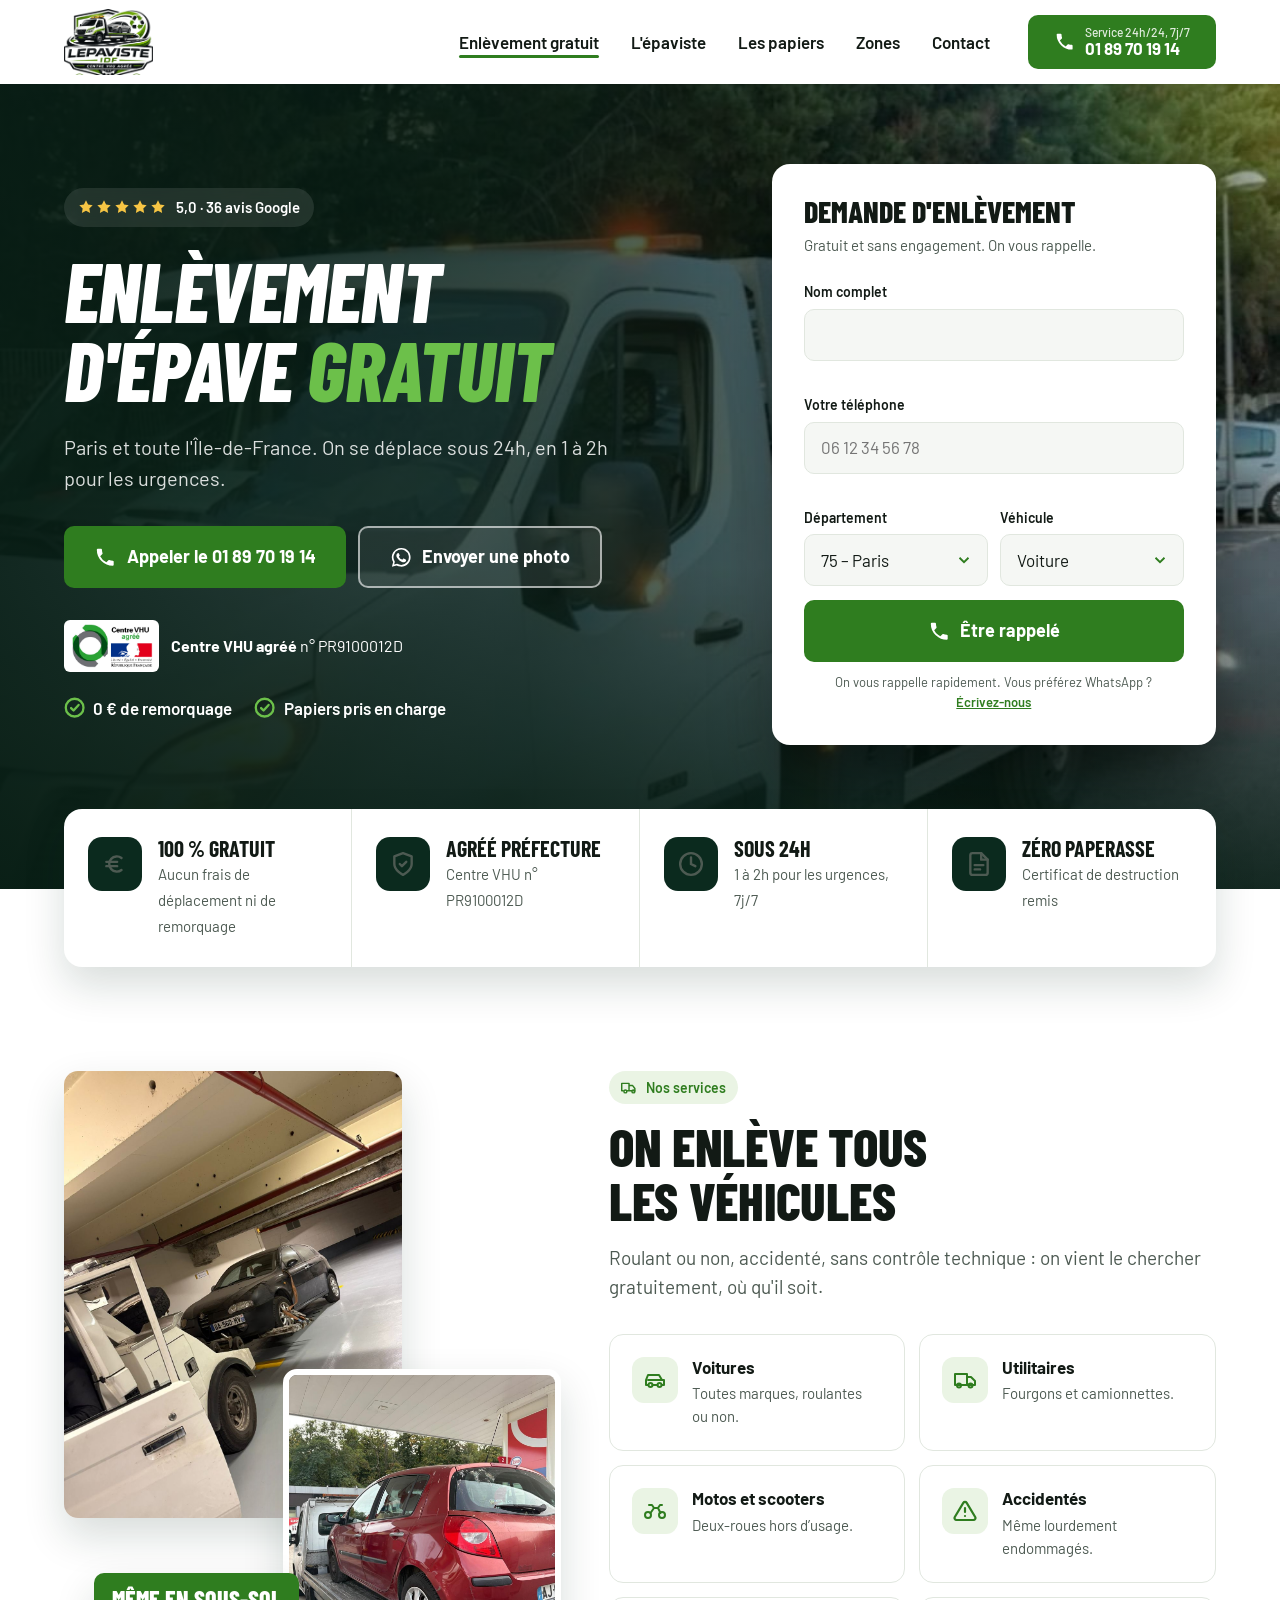
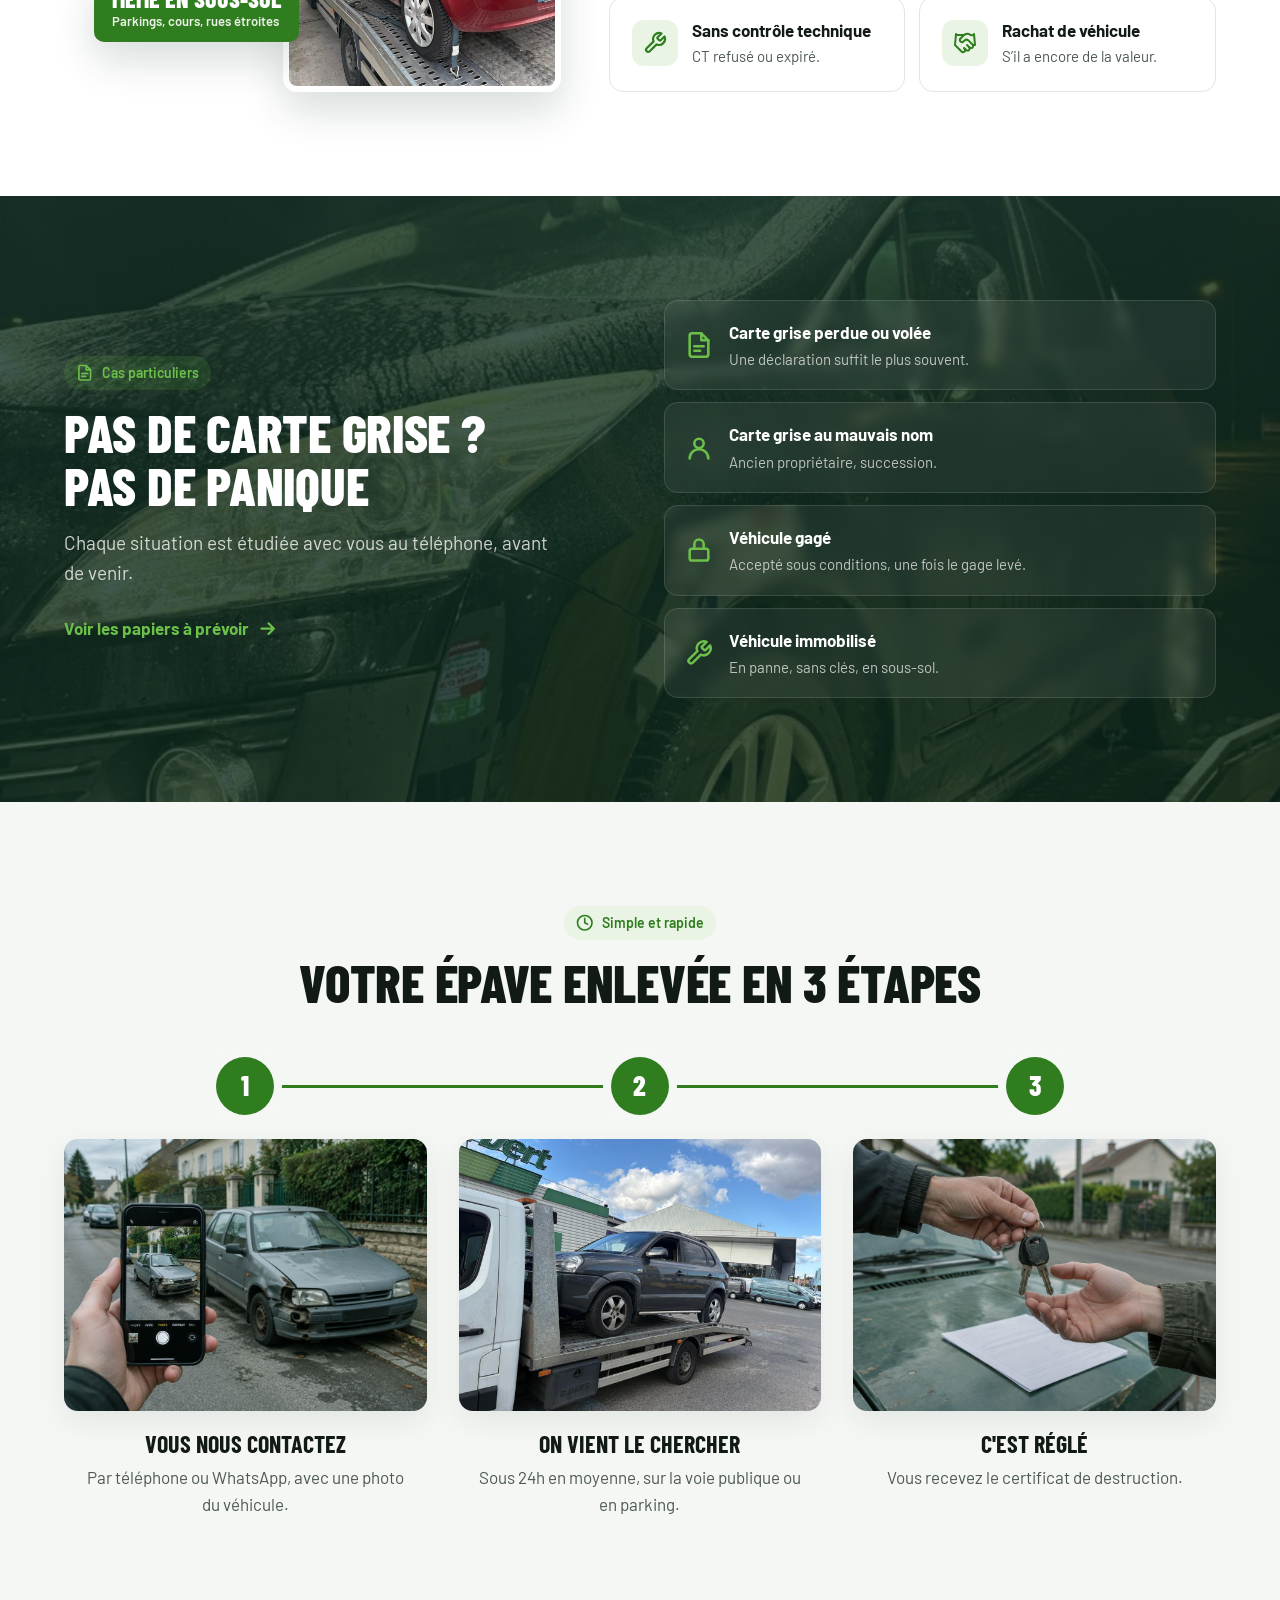
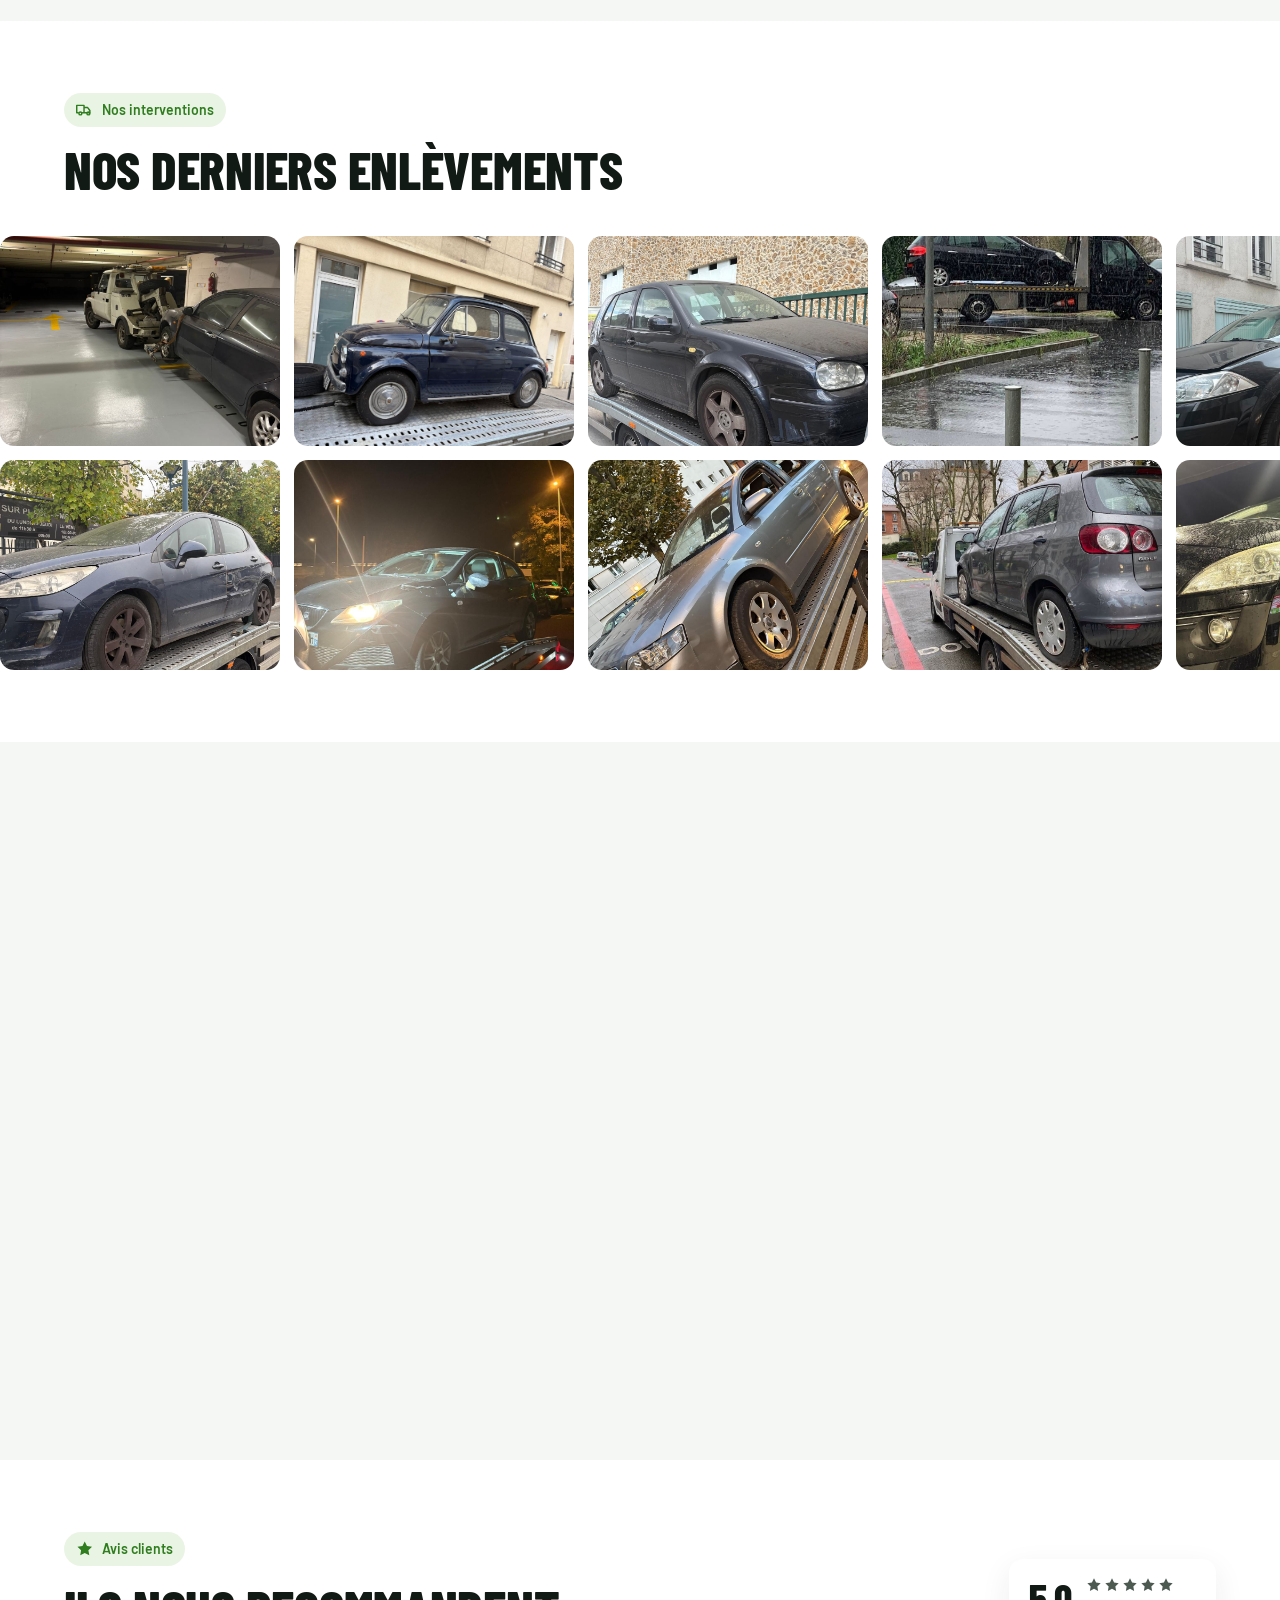
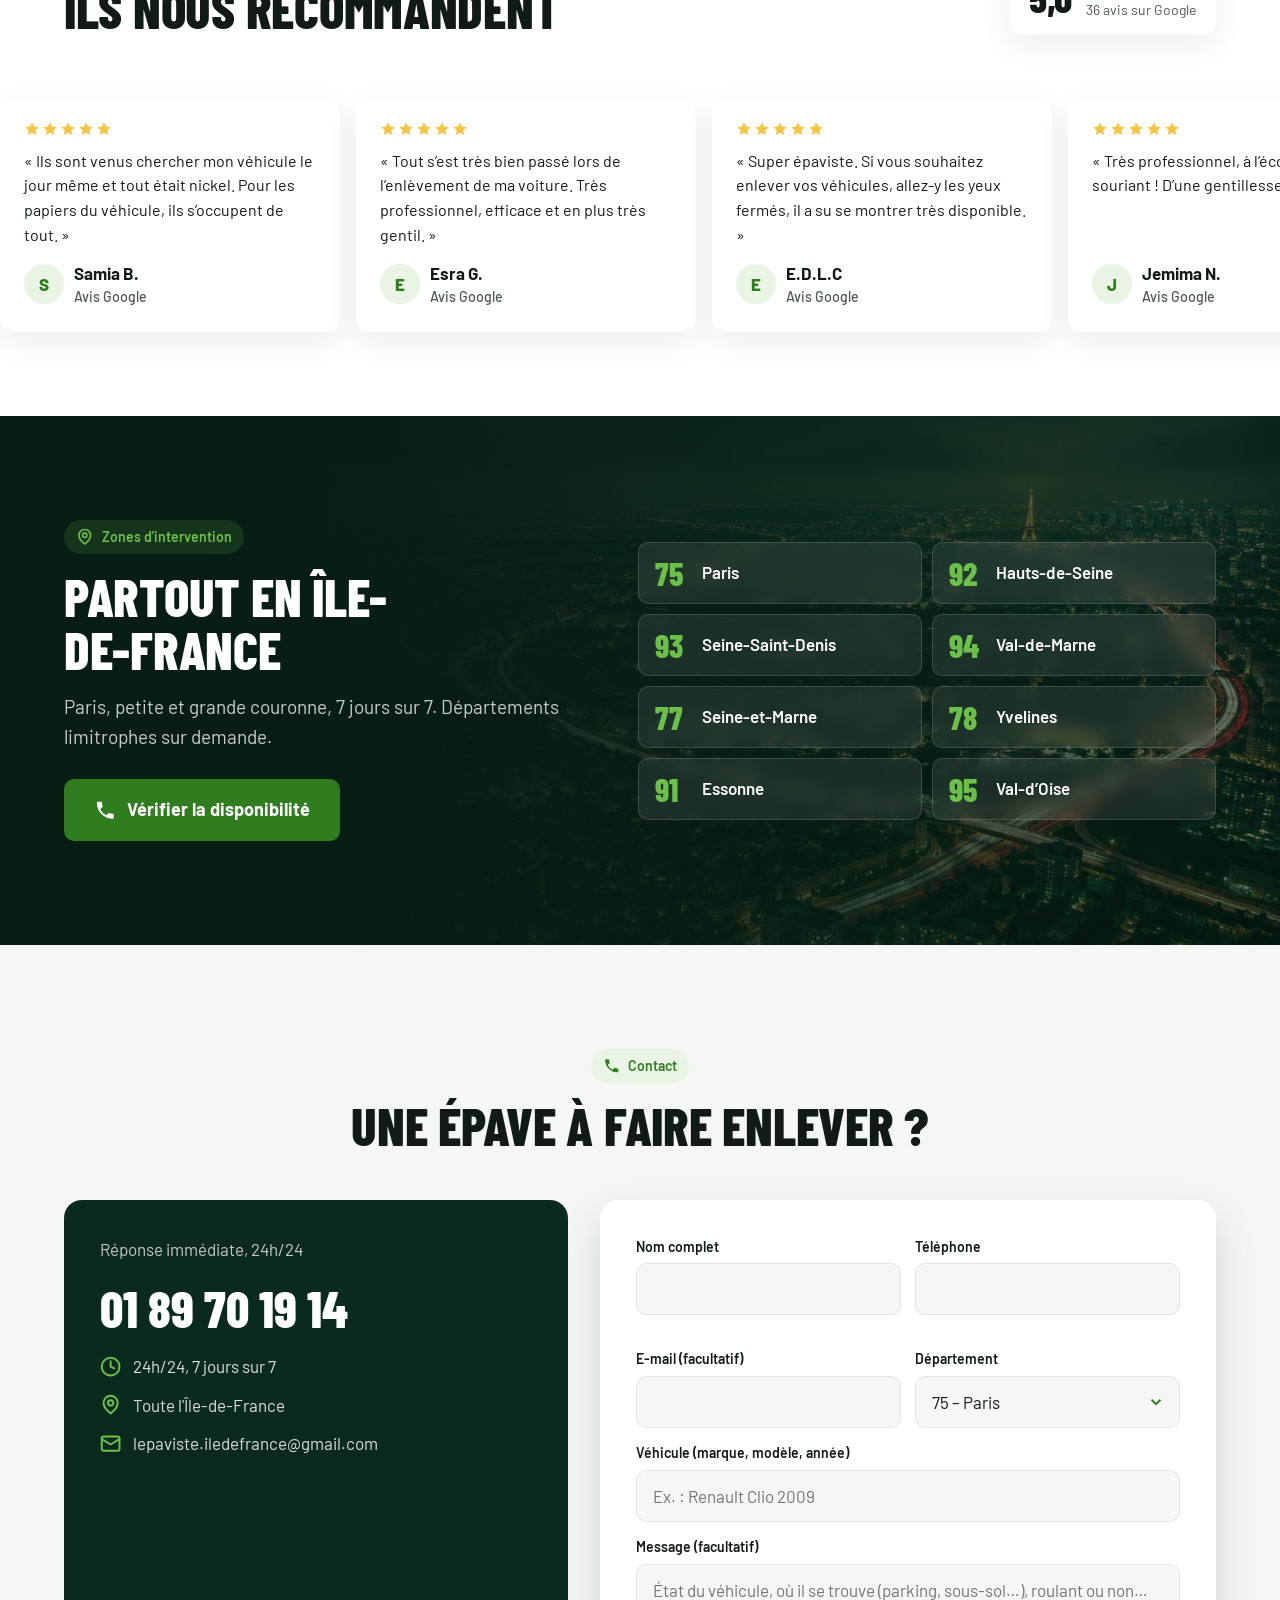
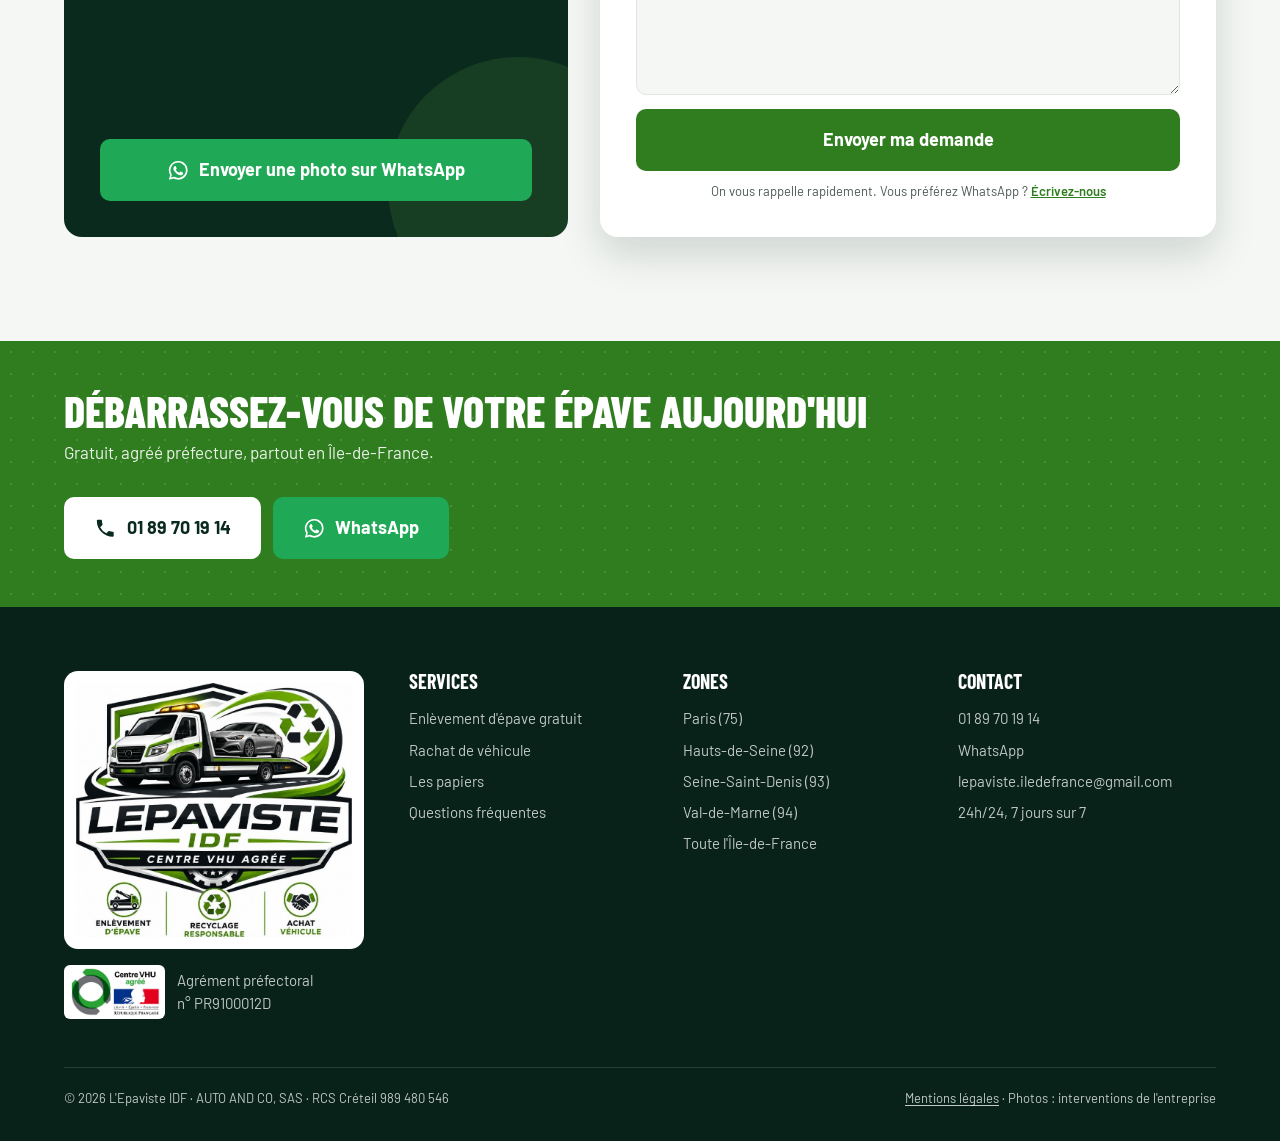
==== commit 42ed70de: "Formulaires de contact envoyés par e-mail (au lieu de WhatsApp) Co-Authored-By: Claude Opus 5.5 <nor" ====
--- a/index.html
+++ b/index.html
@@ -14,9 +14,11 @@
   <link rel="preconnect" href="https://fonts.gstatic.com" crossorigin>
   <link href="https://fonts.googleapis.com/css2?family=Barlow+Condensed:ital,wght@0,700;0,800;1,800&family=Barlow:wght@400;500;600;700&display=swap" rel="stylesheet">
   <link rel="preload" as="image" href="images/hero.jpg">
-  <link rel="stylesheet" href="styles.css?v=5">
-  <!-- SUIVI ADS : coller ici le Google Tag (gtag.js / GTM) et le Meta Pixel.
-       Les clics Appeler / WhatsApp / formulaires envoient déjà leurs événements (main.js). -->
+  <link rel="stylesheet" href="styles.css?v=7">
+  <!-- Balise Google Ads (conversions : clic Appeler / clic WhatsApp, envoyées par main.js) -->
+  <script async src="https://www.googletagmanager.com/gtag/js?id=AW-17410215001"></script>
+  <script>window.dataLayer=window.dataLayer||[];function gtag(){dataLayer.push(arguments);}gtag('js',new Date());gtag('config','AW-17410215001');</script>
+  <!-- META PIXEL : à coller ici au lancement des pubs Meta -->
 </head>
 <body>
   <a href="#contenu" class="skip-link">Aller au contenu</a>
@@ -85,14 +87,18 @@
           <ul class="hero_checks"><li><svg class="icon" aria-hidden="true"><use href="#i-check"/></svg>0 € de remorquage</li><li><svg class="icon" aria-hidden="true"><use href="#i-check"/></svg>Papiers pris en charge</li></ul>
         </div>
 
-        <form class="quote_card hero_card_in" data-wa-form novalidate>
+        <form class="quote_card hero_card_in" data-mail-form novalidate>
           <p class="quote_title">Demande d'enlèvement</p>
           <p class="quote_sub">Gratuit et sans engagement. On vous rappelle.</p>
-          <div class="form_field"><label for="q-dep">Département</label><select class="form_input" id="q-dep" name="dep" data-label="Département"><option>75 – Paris</option><option>92 – Hauts-de-Seine</option><option>93 – Seine-Saint-Denis</option><option>94 – Val-de-Marne</option><option>77 – Seine-et-Marne</option><option>78 – Yvelines</option><option>91 – Essonne</option><option>95 – Val-d'Oise</option><option>Autre département</option></select></div>
-          <div class="form_field"><label for="q-veh">Véhicule</label><select class="form_input" id="q-veh" name="vehicule" data-label="Véhicule"><option>Voiture</option><option>Utilitaire</option><option>Moto ou scooter</option></select></div>
+          <div class="form_field"><label for="q-nom">Nom complet</label><input class="form_input" id="q-nom" name="nom" autocomplete="name" required data-label="Nom complet"><span class="form_error" data-error-for="nom"></span></div>
           <div class="form_field"><label for="q-tel">Votre téléphone</label><input class="form_input" id="q-tel" name="tel" type="tel" inputmode="tel" autocomplete="tel" placeholder="06 12 34 56 78" required data-label="Téléphone"><span class="form_error" data-error-for="tel"></span></div>
-          <button type="submit" class="button is-whatsapp is-full is-large"><svg class="icon" aria-hidden="true"><use href="#i-wa"/></svg>Envoyer ma demande</button>
-          <p class="form_note">Votre demande s'ouvre dans WhatsApp, prête à envoyer.</p>
+          <div class="form_row">
+            <div class="form_field"><label for="q-dep">Département</label><select class="form_input" id="q-dep" name="dep" data-label="Département"><option>75 – Paris</option><option>92 – Hauts-de-Seine</option><option>93 – Seine-Saint-Denis</option><option>94 – Val-de-Marne</option><option>77 – Seine-et-Marne</option><option>78 – Yvelines</option><option>91 – Essonne</option><option>95 – Val-d'Oise</option><option>Autre département</option></select></div>
+            <div class="form_field"><label for="q-veh">Véhicule</label><select class="form_input" id="q-veh" name="vehicule" data-label="Type de véhicule"><option>Voiture</option><option>Utilitaire</option><option>Moto ou scooter</option></select></div>
+          </div>
+          <input type="text" name="_honey" class="form_honey" tabindex="-1" autocomplete="off" aria-hidden="true">
+          <button type="submit" class="button is-full is-large"><svg class="icon" aria-hidden="true"><use href="#i-phone"/></svg>Être rappelé</button>
+          <p class="form_note" data-form-status>On vous rappelle rapidement. Vous préférez WhatsApp ? <a href="https://wa.me/33745226753" target="_blank" rel="noopener">Écrivez-nous</a></p>
         </form>
       </div></div>
     </section>
@@ -268,13 +274,15 @@
             </ul>
             <a href="https://wa.me/33745226753" target="_blank" rel="noopener" class="button is-whatsapp is-large" style="position:relative;z-index:1;margin-top:auto"><svg class="icon" aria-hidden="true"><use href="#i-wa"/></svg>Envoyer une photo sur WhatsApp</a>
           </div>
-          <form class="contact_form" data-wa-form novalidate data-reveal="right">
-            <div class="form_field"><label for="c-nom">Nom</label><input class="form_input" id="c-nom" name="nom" autocomplete="name" required data-label="Nom"><span class="form_error" data-error-for="nom"></span></div>
+          <form class="contact_form" data-mail-form novalidate data-reveal="right">
+            <div class="form_field"><label for="c-nom">Nom complet</label><input class="form_input" id="c-nom" name="nom" autocomplete="name" required data-label="Nom complet"><span class="form_error" data-error-for="nom"></span></div>
             <div class="form_field"><label for="c-tel">Téléphone</label><input class="form_input" id="c-tel" name="tel" type="tel" inputmode="tel" autocomplete="tel" required data-label="Téléphone"><span class="form_error" data-error-for="tel"></span></div>
-            <div class="form_field"><label for="c-cp">Code postal du véhicule</label><input class="form_input" id="c-cp" name="cp" inputmode="numeric" maxlength="5" required data-label="Code postal"><span class="form_error" data-error-for="cp"></span></div>
-            <div class="form_field"><label for="c-veh">Véhicule</label><select class="form_input" id="c-veh" name="vehicule" data-label="Véhicule"><option>Voiture</option><option>Utilitaire</option><option>Moto ou scooter</option></select></div>
-            <div class="form_field is-full"><label for="c-immat">Immatriculation (facultatif)</label><input class="form_input" id="c-immat" name="immat" placeholder="AB-123-CD" data-label="Immatriculation"></div>
-            <div class="is-full"><button type="submit" class="button is-full is-large"><svg class="icon" aria-hidden="true"><use href="#i-wa"/></svg>Envoyer ma demande sur WhatsApp</button><p class="form_note">Rien n'est enregistré sur ce site.</p></div>
+            <div class="form_field"><label for="c-mail">E-mail (facultatif)</label><input class="form_input" id="c-mail" name="email" type="email" autocomplete="email" data-label="Email"></div>
+            <div class="form_field"><label for="c-dep">Département</label><select class="form_input" id="c-dep" name="dep" data-label="Département"><option>75 – Paris</option><option>92 – Hauts-de-Seine</option><option>93 – Seine-Saint-Denis</option><option>94 – Val-de-Marne</option><option>77 – Seine-et-Marne</option><option>78 – Yvelines</option><option>91 – Essonne</option><option>95 – Val-d'Oise</option><option>Autre département</option></select></div>
+            <div class="form_field is-full"><label for="c-veh">Véhicule (marque, modèle, année)</label><input class="form_input" id="c-veh" name="vehicule" placeholder="Ex. : Renault Clio 2009" data-label="Type de véhicule"></div>
+            <div class="form_field is-full"><label for="c-msg">Message (facultatif)</label><textarea class="form_input" id="c-msg" name="message" rows="4" placeholder="État du véhicule, où il se trouve (parking, sous-sol…), roulant ou non…" data-label="Message"></textarea></div>
+            <input type="text" name="_honey" class="form_honey" tabindex="-1" autocomplete="off" aria-hidden="true">
+            <div class="is-full"><button type="submit" class="button is-full is-large">Envoyer ma demande</button><p class="form_note" data-form-status>On vous rappelle rapidement. Vous préférez WhatsApp ? <a href="https://wa.me/33745226753" target="_blank" rel="noopener">Écrivez-nous</a></p></div>
           </form>
         </div>
       </div></div>
@@ -320,6 +328,6 @@
     <a href="https://wa.me/33745226753" target="_blank" rel="noopener" class="button is-whatsapp"><svg class="icon" aria-hidden="true"><use href="#i-wa"/></svg>WhatsApp</a>
   </div>
 
-  <script src="main.js?v=5" defer></script>
+  <script src="main.js?v=7" defer></script>
 </body>
 </html>
--- a/styles.css
+++ b/styles.css
@@ -480,3 +480,16 @@
   .section_hero .hero_subtitle { display: none; }
   .section_hero .hero_buttons { margin-top: 1.25rem; }
 }
+
+/* ===== FORMULAIRES PAR E-MAIL ===== */
+.form_row { display: grid; grid-template-columns: 1fr 1fr; gap: 12px; }
+textarea.form_input { min-height: 110px; padding: 12px 16px; resize: vertical; font: inherit; }
+.form_honey { position: absolute; left: -9999px; width: 1px; height: 1px; opacity: 0; }
+.form_note a { color: var(--color-green); font-weight: 600; text-decoration: underline; }
+.form_note.is-error { color: #c0392b; }
+.is-sending button[type="submit"] { opacity: 0.6; cursor: wait; }
+.form_success { grid-column: 1 / -1; text-align: center; padding: 2rem 0.5rem; }
+.form_success_title { font-family: var(--font-head); font-size: 1.75rem; font-weight: 800; text-transform: uppercase; color: var(--color-green); margin-bottom: 0.5rem; }
+.form_success p + p { margin-top: 0.5rem; color: var(--color-ink-soft); }
+.form_success a { color: var(--color-green); font-weight: 700; }
+@media (max-width: 400px) { .form_row { grid-template-columns: 1fr; gap: 0; } }
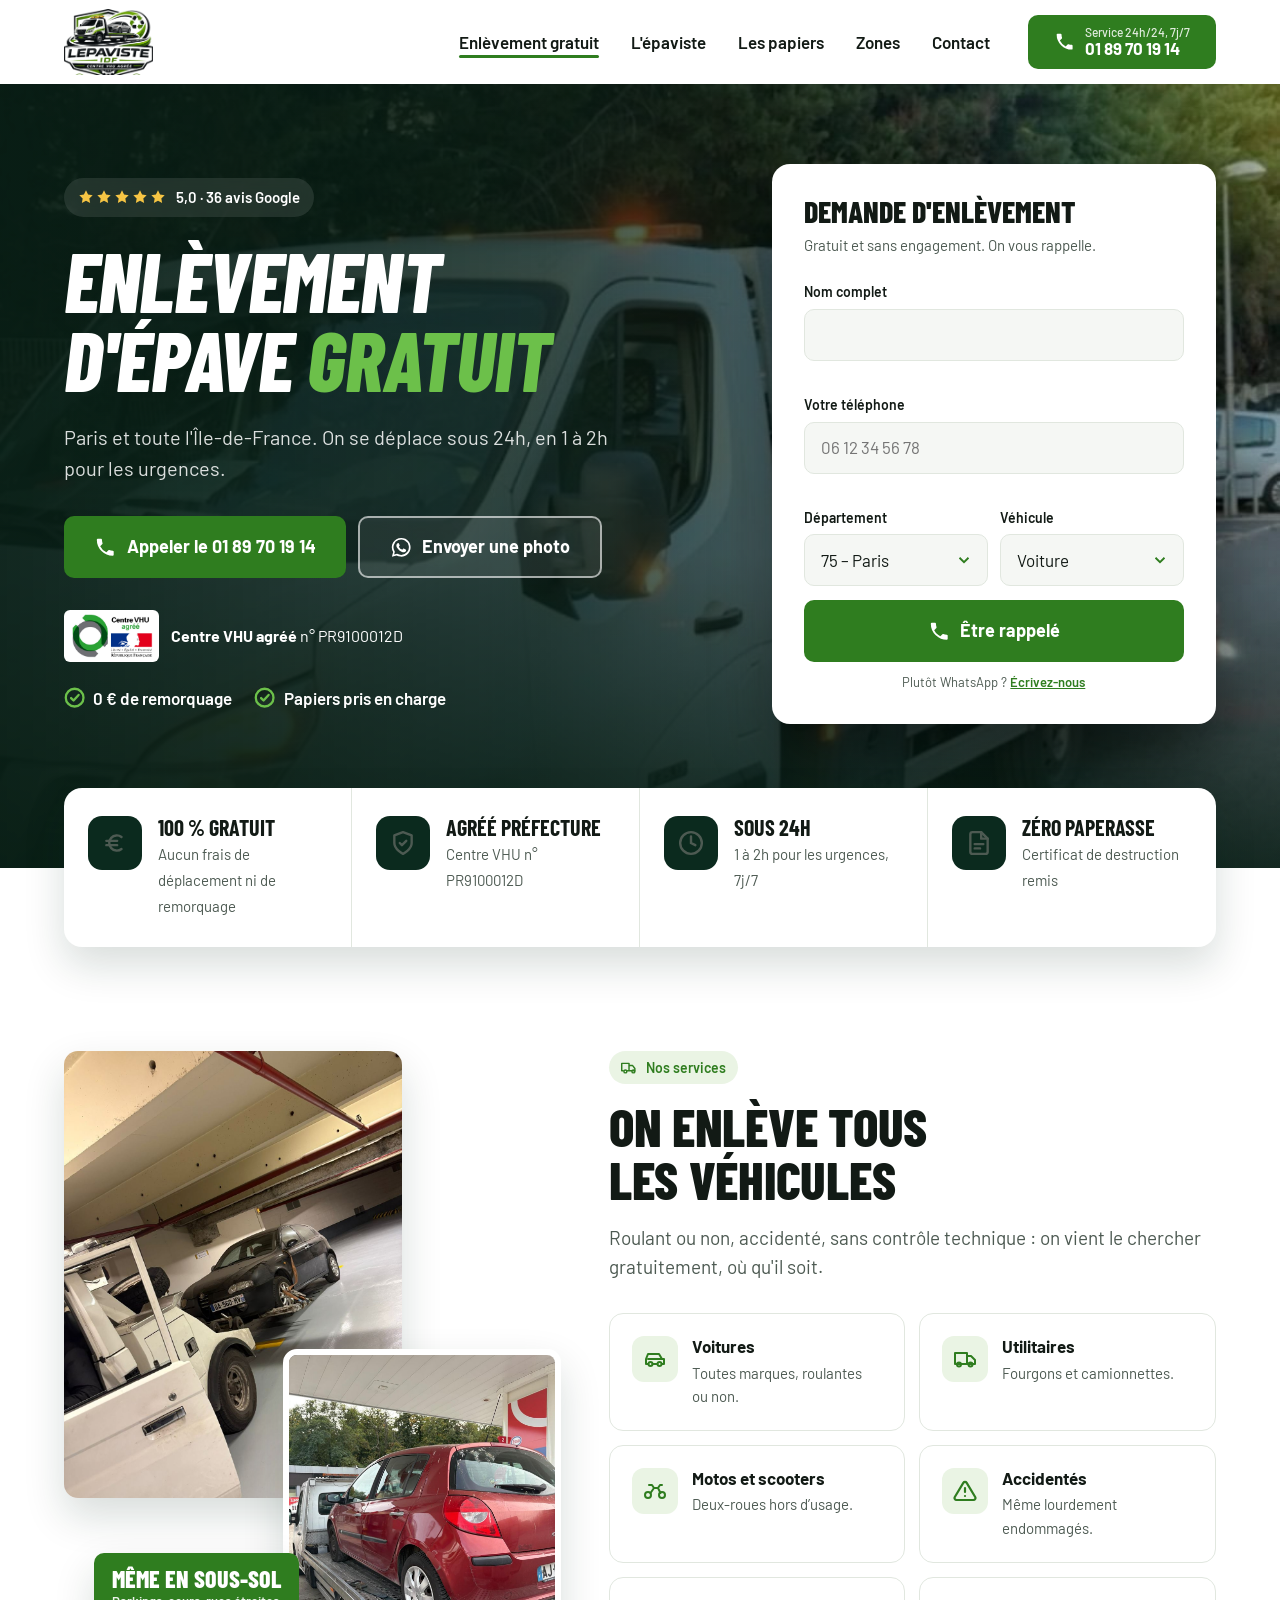
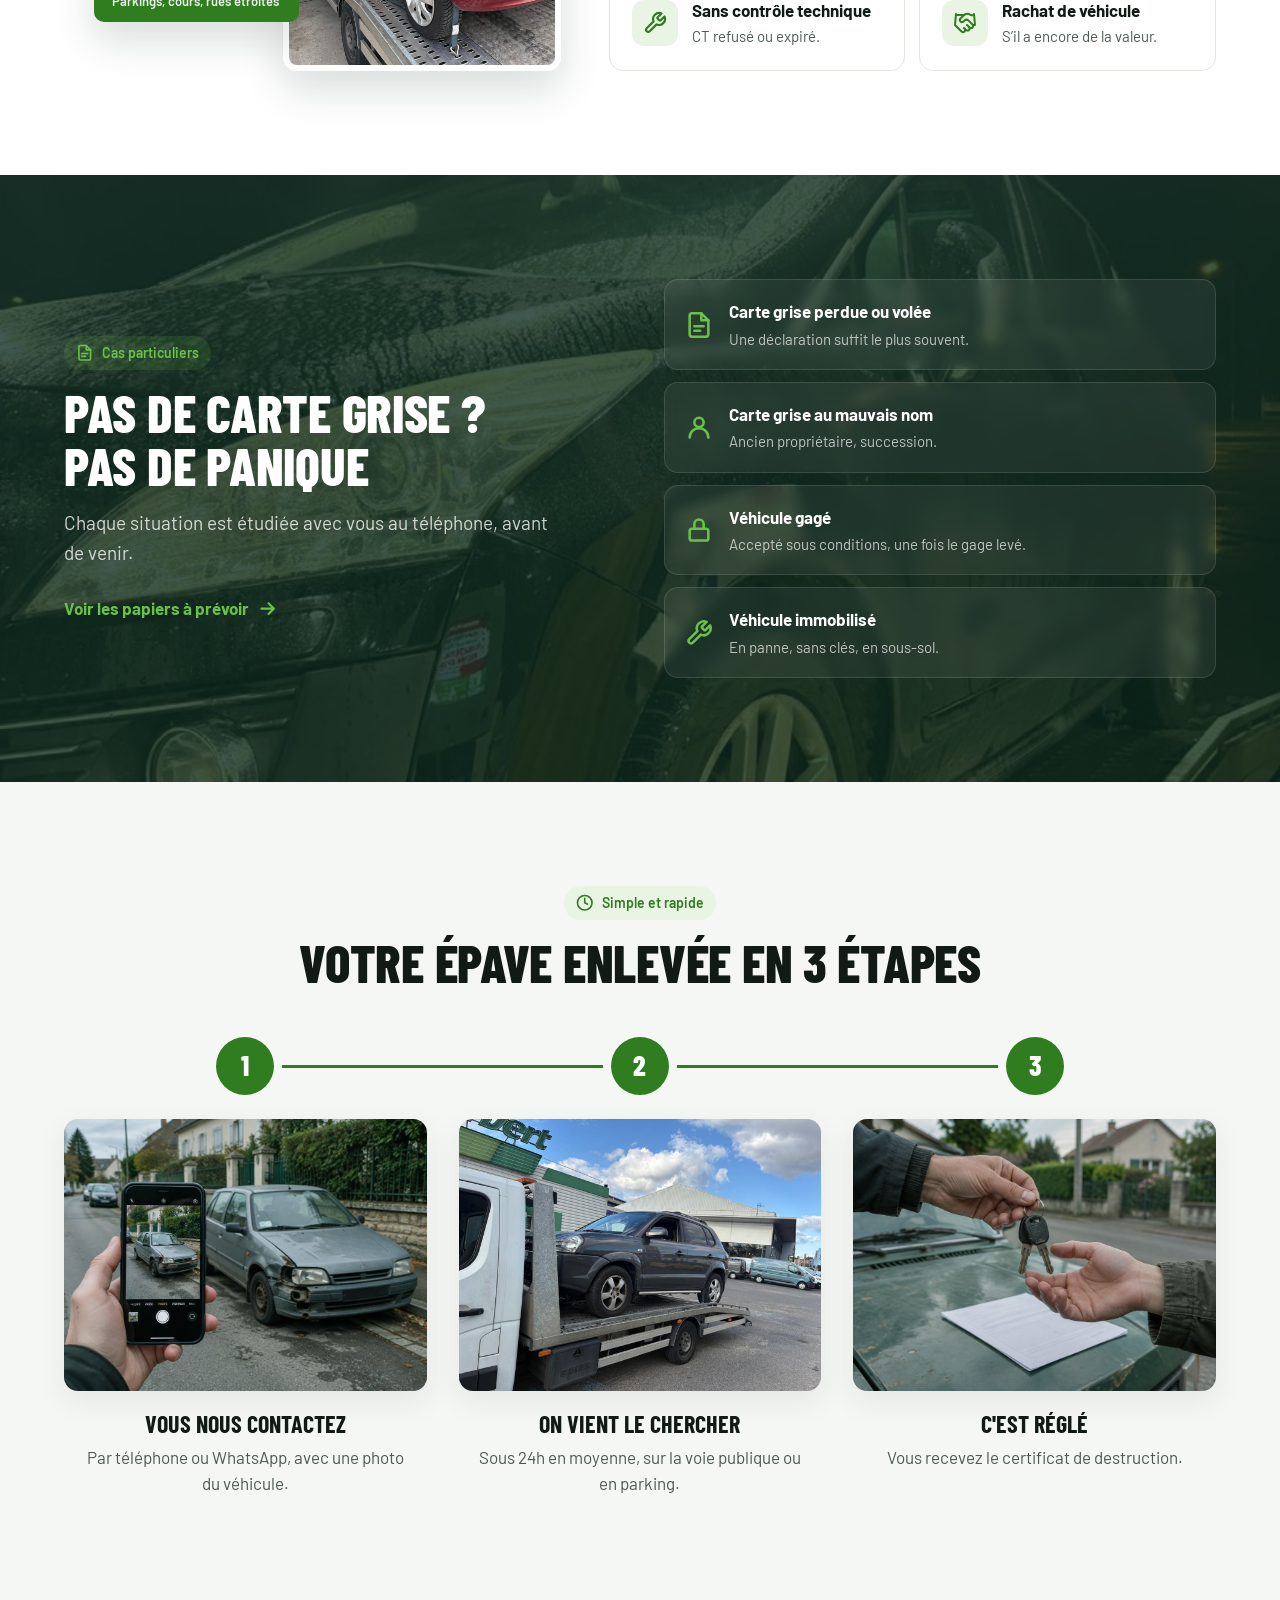
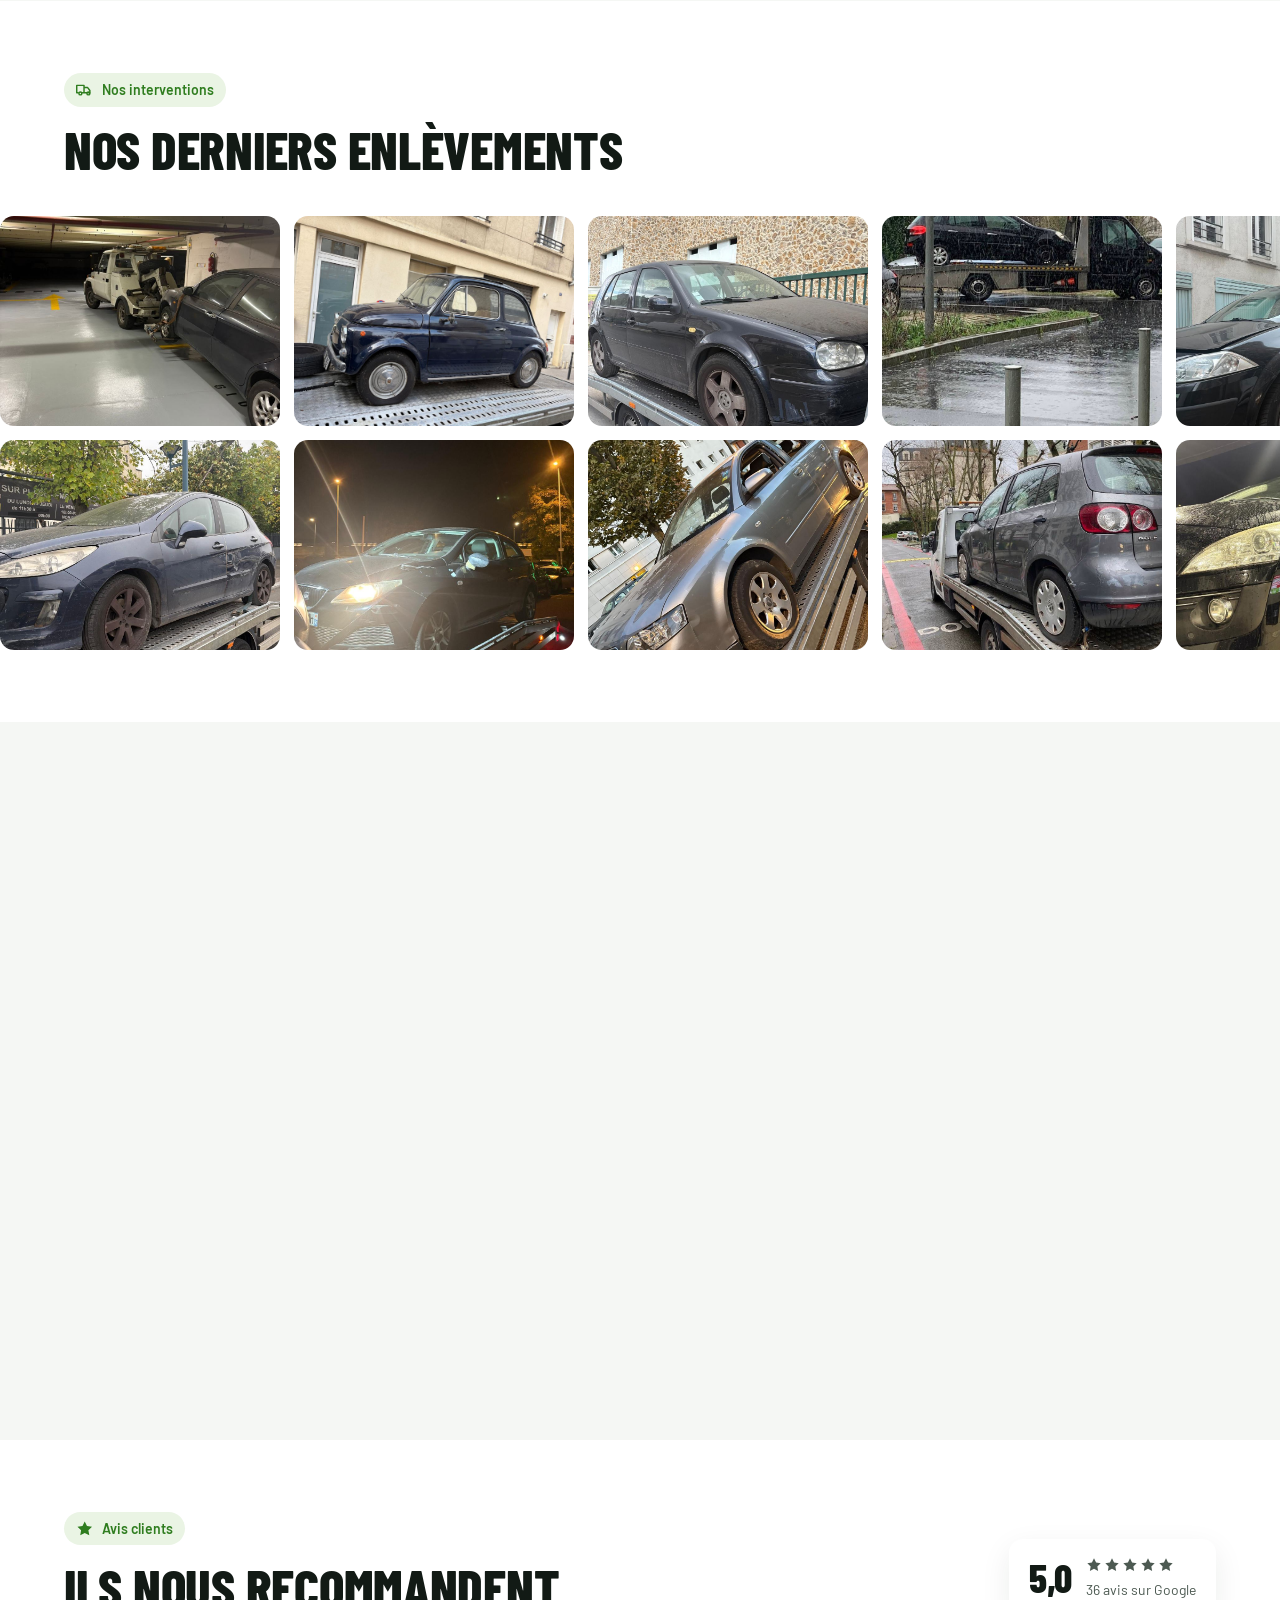
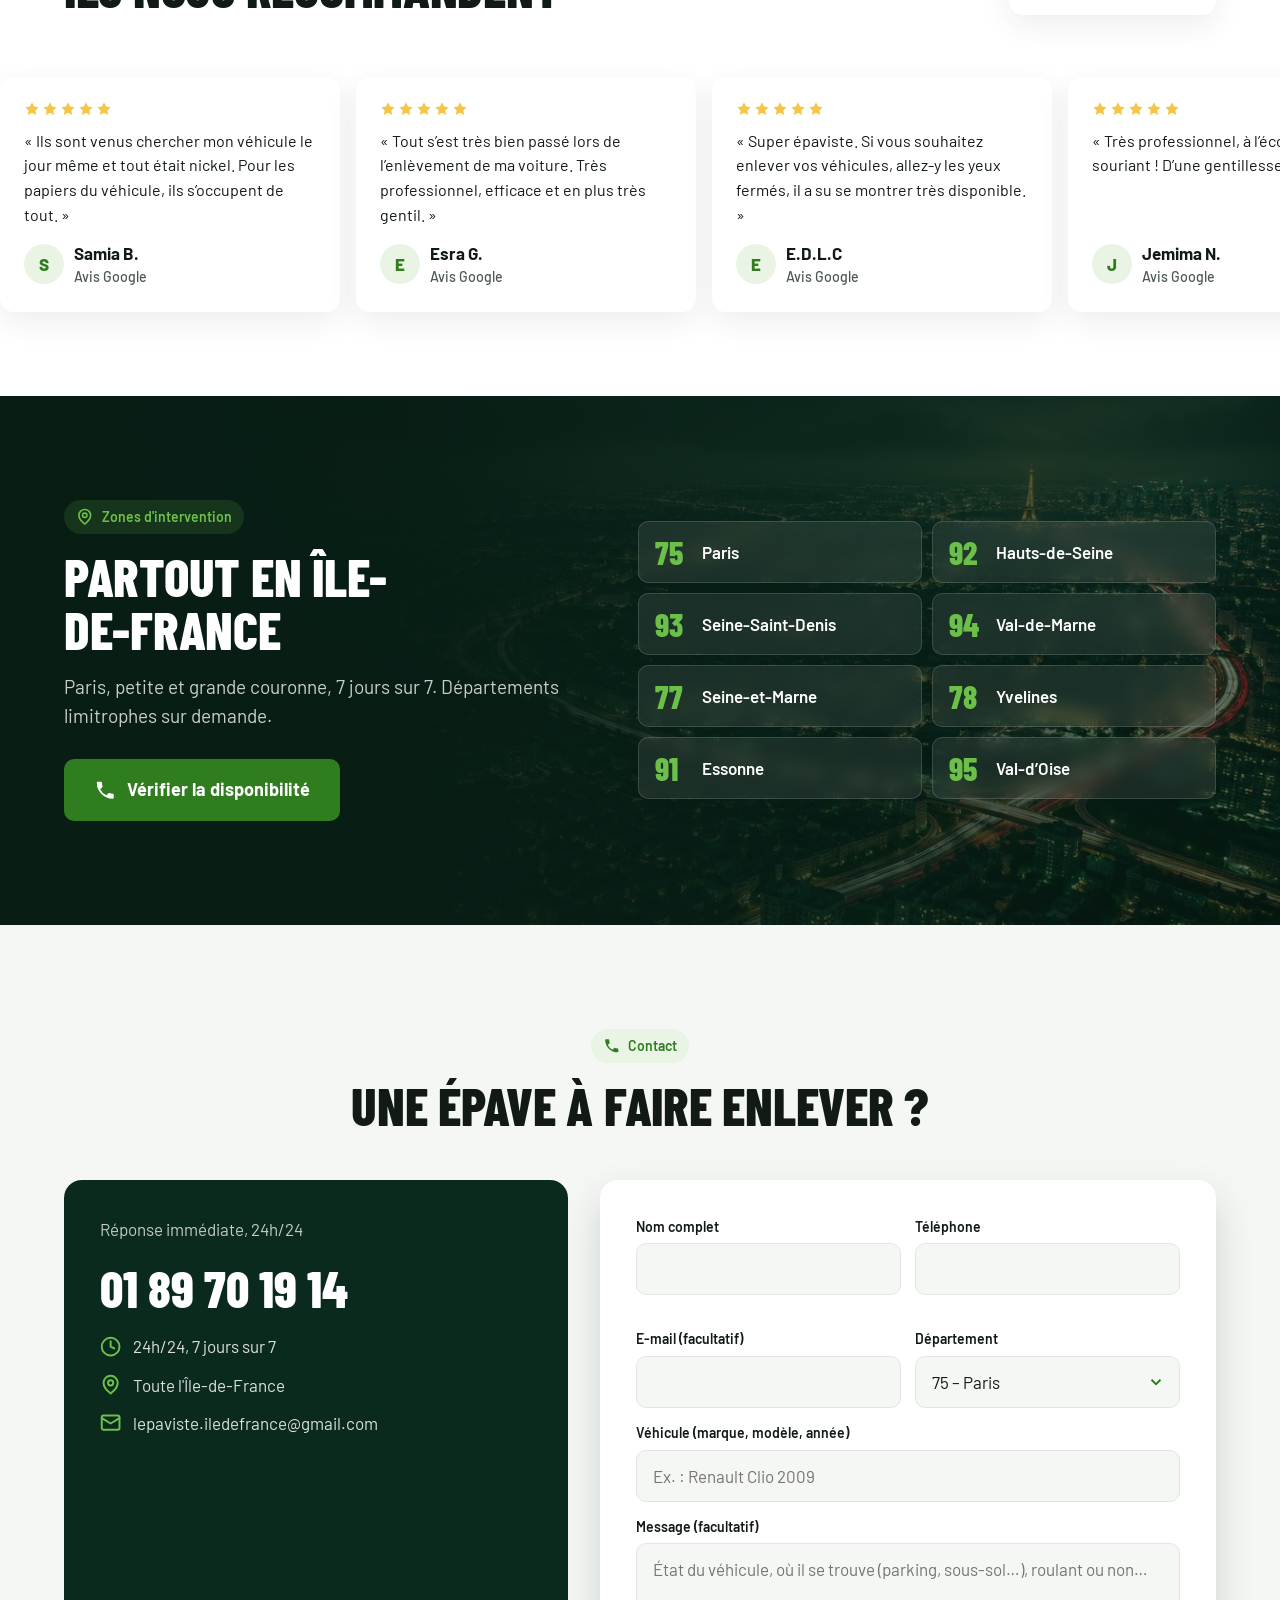
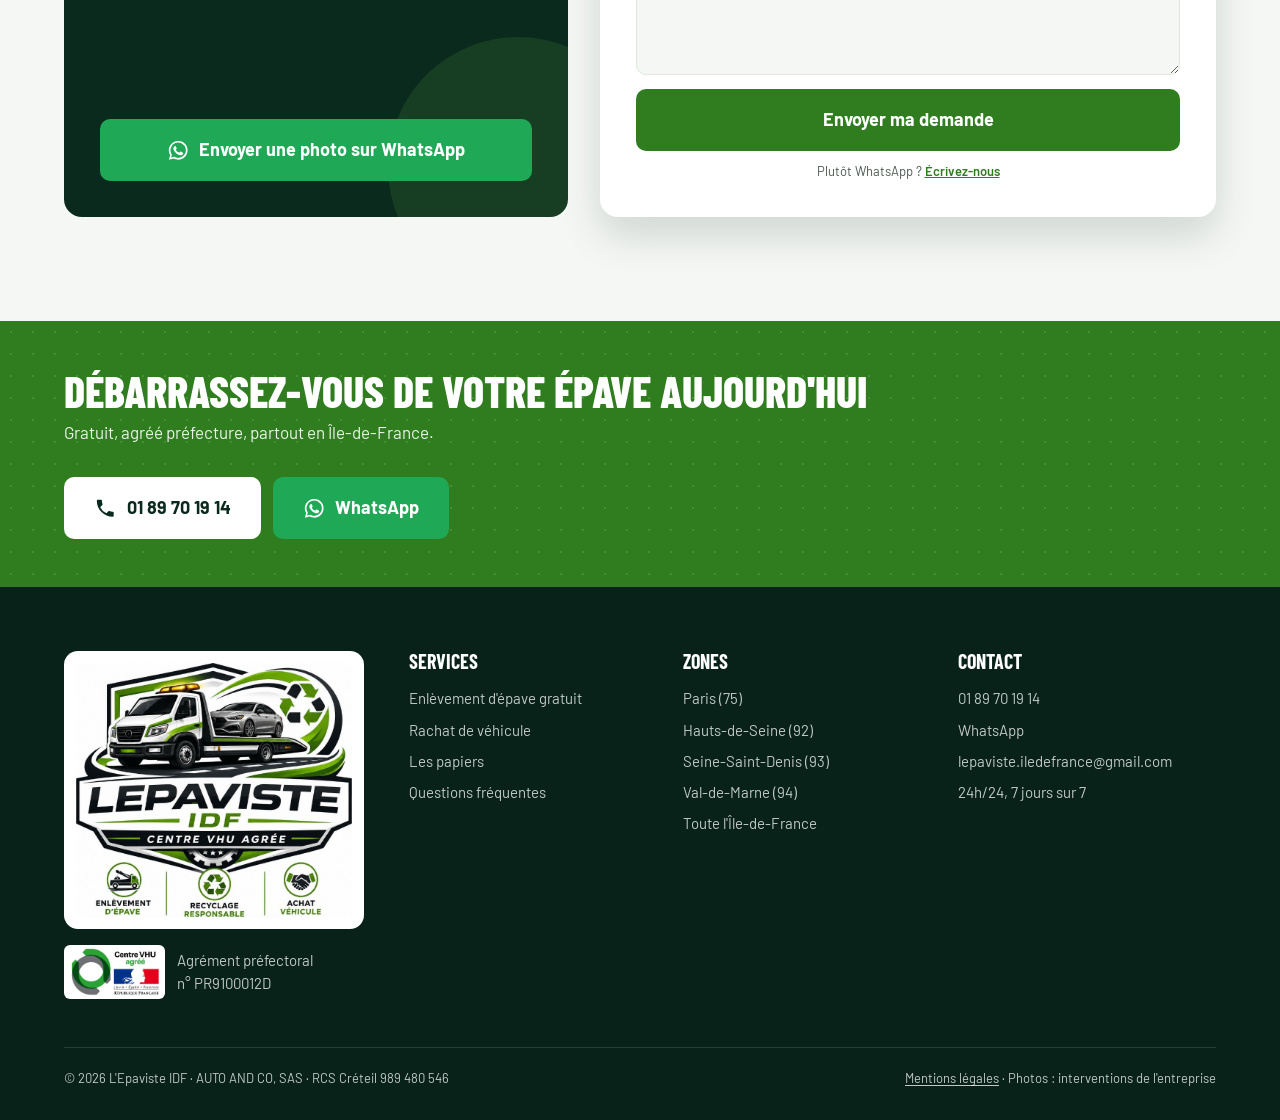
==== commit 5762e47c: "Note du formulaire sur une ligne Co-Authored-By: Claude Opus 5.5 <noreply@anthropic.com> Claude-Sess" ====
--- a/index.html
+++ b/index.html
@@ -14,7 +14,7 @@
   <link rel="preconnect" href="https://fonts.gstatic.com" crossorigin>
   <link href="https://fonts.googleapis.com/css2?family=Barlow+Condensed:ital,wght@0,700;0,800;1,800&family=Barlow:wght@400;500;600;700&display=swap" rel="stylesheet">
   <link rel="preload" as="image" href="images/hero.jpg">
-  <link rel="stylesheet" href="styles.css?v=7">
+  <link rel="stylesheet" href="styles.css?v=9">
   <!-- Balise Google Ads (conversions : clic Appeler / clic WhatsApp, envoyées par main.js) -->
   <script async src="https://www.googletagmanager.com/gtag/js?id=AW-17410215001"></script>
   <script>window.dataLayer=window.dataLayer||[];function gtag(){dataLayer.push(arguments);}gtag('js',new Date());gtag('config','AW-17410215001');</script>
@@ -81,13 +81,14 @@
           <p class="hero_subtitle">Paris et toute l'Île-de-France. On se déplace sous 24h, en 1 à 2h pour les urgences.</p>
           <div class="hero_buttons">
             <a href="tel:+33189701914" class="button is-large is-shine"><svg class="icon" aria-hidden="true"><use href="#i-phone"/></svg>Appeler le 01 89 70 19 14</a>
-            <a href="https://wa.me/33745226753" target="_blank" rel="noopener" class="button is-outline is-large"><svg class="icon" aria-hidden="true"><use href="#i-wa"/></svg>Envoyer une photo</a>
+            <a href="https://wa.me/33745226753" target="_blank" rel="noopener" class="button is-outline is-large is-half"><svg class="icon" aria-hidden="true"><use href="#i-wa"/></svg><span class="hide-mobile">Envoyer une photo</span><span class="show-mobile">WhatsApp</span></a>
+            <a href="#demande" class="button is-outline is-large is-half show-tablet" data-goto-form><svg class="icon" aria-hidden="true"><use href="#i-mail"/></svg>Être rappelé</a>
           </div>
           <div class="hero_vhu"><img src="images/centre-vhu-agree.png" alt="Logo officiel Centre VHU agréé" width="109" height="58"><span><strong>Centre VHU agréé</strong> n° PR9100012D</span></div>
           <ul class="hero_checks"><li><svg class="icon" aria-hidden="true"><use href="#i-check"/></svg>0 € de remorquage</li><li><svg class="icon" aria-hidden="true"><use href="#i-check"/></svg>Papiers pris en charge</li></ul>
         </div>
 
-        <form class="quote_card hero_card_in" data-mail-form novalidate>
+        <form class="quote_card hero_card_in" id="demande" data-mail-form novalidate>
           <p class="quote_title">Demande d'enlèvement</p>
           <p class="quote_sub">Gratuit et sans engagement. On vous rappelle.</p>
           <div class="form_field"><label for="q-nom">Nom complet</label><input class="form_input" id="q-nom" name="nom" autocomplete="name" required data-label="Nom complet"><span class="form_error" data-error-for="nom"></span></div>
@@ -98,7 +99,7 @@
           </div>
           <input type="text" name="_honey" class="form_honey" tabindex="-1" autocomplete="off" aria-hidden="true">
           <button type="submit" class="button is-full is-large"><svg class="icon" aria-hidden="true"><use href="#i-phone"/></svg>Être rappelé</button>
-          <p class="form_note" data-form-status>On vous rappelle rapidement. Vous préférez WhatsApp ? <a href="https://wa.me/33745226753" target="_blank" rel="noopener">Écrivez-nous</a></p>
+          <p class="form_note" data-form-status>Plutôt WhatsApp&nbsp;? <a href="https://wa.me/33745226753" target="_blank" rel="noopener">Écrivez-nous</a></p>
         </form>
       </div></div>
     </section>
@@ -282,7 +283,7 @@
             <div class="form_field is-full"><label for="c-veh">Véhicule (marque, modèle, année)</label><input class="form_input" id="c-veh" name="vehicule" placeholder="Ex. : Renault Clio 2009" data-label="Type de véhicule"></div>
             <div class="form_field is-full"><label for="c-msg">Message (facultatif)</label><textarea class="form_input" id="c-msg" name="message" rows="4" placeholder="État du véhicule, où il se trouve (parking, sous-sol…), roulant ou non…" data-label="Message"></textarea></div>
             <input type="text" name="_honey" class="form_honey" tabindex="-1" autocomplete="off" aria-hidden="true">
-            <div class="is-full"><button type="submit" class="button is-full is-large">Envoyer ma demande</button><p class="form_note" data-form-status>On vous rappelle rapidement. Vous préférez WhatsApp ? <a href="https://wa.me/33745226753" target="_blank" rel="noopener">Écrivez-nous</a></p></div>
+            <div class="is-full"><button type="submit" class="button is-full is-large">Envoyer ma demande</button><p class="form_note" data-form-status>Plutôt WhatsApp&nbsp;? <a href="https://wa.me/33745226753" target="_blank" rel="noopener">Écrivez-nous</a></p></div>
           </form>
         </div>
       </div></div>
@@ -328,6 +329,6 @@
     <a href="https://wa.me/33745226753" target="_blank" rel="noopener" class="button is-whatsapp"><svg class="icon" aria-hidden="true"><use href="#i-wa"/></svg>WhatsApp</a>
   </div>
 
-  <script src="main.js?v=7" defer></script>
+  <script src="main.js?v=9" defer></script>
 </body>
 </html>
--- a/styles.css
+++ b/styles.css
@@ -493,3 +493,18 @@
 .form_success p + p { margin-top: 0.5rem; color: var(--color-ink-soft); }
 .form_success a { color: var(--color-green); font-weight: 700; }
 @media (max-width: 400px) { .form_row { grid-template-columns: 1fr; gap: 0; } }
+
+/* ===== BOUTON « ÊTRE RAPPELÉ » DU HERO (mobile/tablette : le formulaire est plus bas) ===== */
+.show-mobile, .show-tablet { display: none; }
+#demande { scroll-margin-top: 90px; }
+@media (max-width: 991px) {
+  .show-tablet { display: inline-flex; }
+}
+@media (max-width: 600px) {
+  .show-mobile { display: inline; }
+  .hero_buttons .button.is-half { flex: 1 1 calc(50% - 6px); padding: 0 12px; }
+}
+@media (max-width: 400px) {
+  .hero_buttons .button.is-half { white-space: nowrap; font-size: 0.9375rem; gap: 8px; padding: 0 8px; }
+}
+.form_note { white-space: nowrap; }
